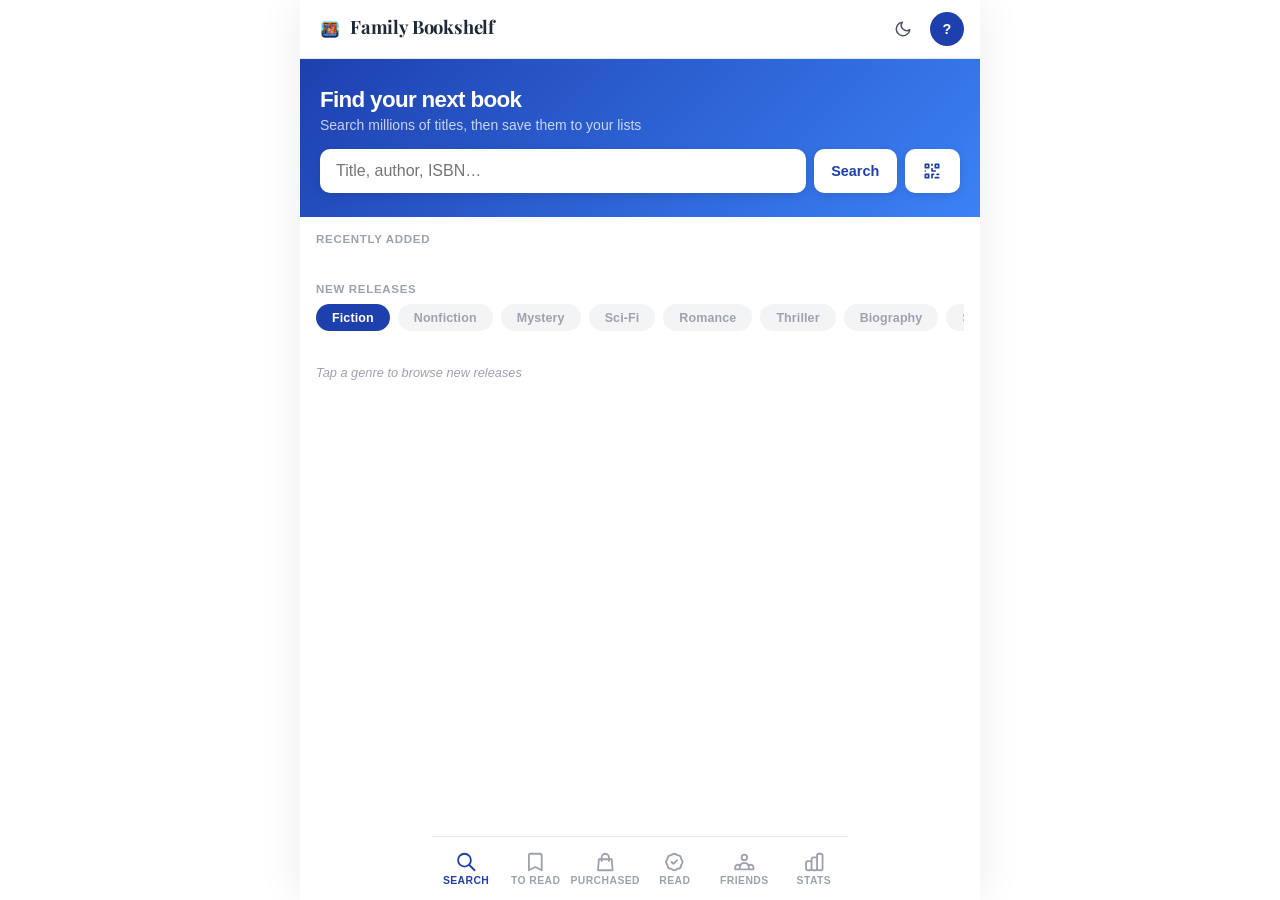
==== app.html @ d0dd5baa "Add per-user custom book cover upload Users can tap the pencil icon on any book detail to upload a c" ====
<!DOCTYPE html>
<html lang="en">
<head>
  <meta charset="UTF-8">
  <meta name="viewport" content="width=device-width, initial-scale=1.0, viewport-fit=cover">
  <meta name="mobile-web-app-capable" content="yes">
  <meta name="apple-mobile-web-app-capable" content="yes">
  <meta name="theme-color" content="#1e40af">
  <title>Family Bookshelf</title>
  <link rel="manifest" href="manifest.json">
  <link rel="apple-touch-icon" href="icon.png">
  <link rel="preconnect" href="https://fonts.googleapis.com">
  <link rel="preconnect" href="https://fonts.gstatic.com" crossorigin>
  <link href="https://fonts.googleapis.com/css2?family=Playfair+Display:wght@700;800&display=swap" rel="stylesheet">
  <link rel="stylesheet" href="css/style.css?v=4">
  <script src="https://unpkg.com/html5-qrcode@2.3.8/html5-qrcode.min.js"></script>
</head>
<body class="app-page">

  <!-- Top bar -->
  <header class="top-bar">
    <span class="top-bar-logo"><img src="icon.png" alt="" style="width:28px;height:28px;border-radius:6px;vertical-align:middle;margin-right:6px">Family Bookshelf</span>
    <button class="dark-toggle" id="dark-toggle-btn" onclick="toggleDarkMode()" title="Toggle dark mode" aria-label="Toggle dark mode">
      <svg id="dark-icon-moon" xmlns="http://www.w3.org/2000/svg" width="18" height="18" fill="none" viewBox="0 0 24 24" stroke="currentColor"><path stroke-linecap="round" stroke-linejoin="round" stroke-width="2" d="M21 12.79A9 9 0 1111.21 3 7 7 0 0021 12.79z"/></svg>
      <svg id="dark-icon-sun" xmlns="http://www.w3.org/2000/svg" width="18" height="18" fill="none" viewBox="0 0 24 24" stroke="currentColor" style="display:none"><path stroke-linecap="round" stroke-linejoin="round" stroke-width="2" d="M12 3v1m0 16v1m8.66-9h-1M4.34 12h-1m15.07-6.07-.71.71M6.34 17.66l-.71.71M17.66 17.66l.71.71M6.34 6.34l.71.71M12 7a5 5 0 100 10A5 5 0 0012 7z"/></svg>
    </button>
    <div class="avatar" id="avatar-btn" onclick="openProfile()">?</div>
  </header>

  <!-- Search view -->
  <div id="view-search" class="view active">
    <!-- Hero search banner -->
    <div class="search-hero">
      <h2 class="search-hero-title">Find your next book</h2>
      <p class="search-hero-sub">Search millions of titles, then save them to your lists</p>
      <div class="search-bar">
        <input type="search" id="search-input" placeholder="Title, author, ISBN…" autocomplete="off"
          onkeydown="if(event.key==='Enter') doSearch()">
        <button onclick="doSearch()">Search</button>
        <button class="scan-btn" onclick="openScanner()" title="Scan barcode">
          <svg xmlns="http://www.w3.org/2000/svg" fill="none" viewBox="0 0 24 24" stroke="currentColor" width="20" height="20"><path stroke-linecap="round" stroke-linejoin="round" stroke-width="2" d="M12 4v1m6 11h2m-6 0h-2v4m0-11v3m0 0h.01M12 12h4.01M16 20h4M4 12v.01M12 4h.01M4 4h4v4H4V4zm12 0h4v4h-4V4zM4 16h4v4H4v-4z"/></svg>
        </button>
      </div>
    </div>
    <div style="padding:1rem">
      <div id="recent-section">
        <div class="section-label">Recently Added</div>
        <div id="recent-books" class="recent-scroll"></div>
      </div>

      <!-- New Releases -->
      <div id="new-releases-section">
        <div class="section-label" style="margin-top:1.25rem">New Releases</div>
        <div class="nr-genre-tabs" id="nr-genre-tabs">
          <button class="nr-tab active" onclick="loadNewReleases('fiction',this)">Fiction</button>
          <button class="nr-tab" onclick="loadNewReleases('nonfiction',this)">Nonfiction</button>
          <button class="nr-tab" onclick="loadNewReleases('mystery',this)">Mystery</button>
          <button class="nr-tab" onclick="loadNewReleases('science+fiction',this)">Sci-Fi</button>
          <button class="nr-tab" onclick="loadNewReleases('romance',this)">Romance</button>
          <button class="nr-tab" onclick="loadNewReleases('thriller',this)">Thriller</button>
          <button class="nr-tab" onclick="loadNewReleases('biography',this)">Biography</button>
          <button class="nr-tab" onclick="loadNewReleases('self+help',this)">Self-Help</button>
        </div>
        <div id="nr-books" class="recent-scroll nr-scroll">
          <div class="nr-hint">Tap a genre to browse new releases</div>
        </div>
      </div>

      <div id="search-results" class="results-grid"></div>
    </div>
  </div>

  <!-- To Read view -->
  <div id="view-to-read" class="view">
    <div class="list-hero list-hero-blue">
      <div class="list-hero-icon"><svg xmlns="http://www.w3.org/2000/svg" fill="none" viewBox="0 0 24 24" stroke="currentColor" width="26" height="26"><path stroke-linecap="round" stroke-linejoin="round" stroke-width="1.75" d="M5 5a2 2 0 012-2h10a2 2 0 012 2v16l-7-3.5L5 21V5z"/></svg></div>
      <div>
        <div class="list-hero-title">To Read</div>
        <div class="list-hero-sub">Books on your radar</div>
      </div>
      <div style="display:flex;align-items:center;gap:0.5rem">
        <span class="count-badge" id="count-to-read">0</span>
        <button class="import-hero-btn" onclick="exportList('to-read')" title="Export to CSV">
          <svg xmlns="http://www.w3.org/2000/svg" width="16" height="16" fill="none" viewBox="0 0 24 24" stroke="currentColor"><path stroke-linecap="round" stroke-linejoin="round" stroke-width="2" d="M4 16v1a3 3 0 003 3h10a3 3 0 003-3v-1m-4-4l-4 4m0 0l-4-4m4 4V4"/></svg>
        </button>
        <button class="import-hero-btn" onclick="openImport('to-read')" title="Import from CSV">
          <svg xmlns="http://www.w3.org/2000/svg" width="16" height="16" fill="none" viewBox="0 0 24 24" stroke="currentColor"><path stroke-linecap="round" stroke-linejoin="round" stroke-width="2" d="M4 16v1a3 3 0 003 3h10a3 3 0 003-3v-1m-4-8l-4-4m0 0L8 8m4-4v12"/></svg>
        </button>
      </div>
    </div>
    <div class="list-filter-bar">
      <input type="search" class="list-filter-input" placeholder="Filter To Read…" oninput="filterList('to-read', this.value)">
    </div>
    <div class="sort-bar">
      <span class="sort-label">Sort:</span>
      <button class="sort-btn sort-btn-active" data-sort-list="to-read" data-sort="newest" onclick="setSortOrder('to-read','newest')">Newest</button>
      <button class="sort-btn" data-sort-list="to-read" data-sort="oldest" onclick="setSortOrder('to-read','oldest')">Oldest</button>
      <button class="sort-btn" data-sort-list="to-read" data-sort="az" onclick="setSortOrder('to-read','az')">A–Z</button>
      <button class="sort-btn" data-sort-list="to-read" data-sort="author" onclick="setSortOrder('to-read','author')">Author</button>
      <div class="view-toggle-wrap">
        <button class="view-toggle-btn view-toggle-active" id="view-toggle-list-to-read" onclick="setViewMode('to-read','list')" title="List view"><svg xmlns="http://www.w3.org/2000/svg" fill="none" viewBox="0 0 24 24" stroke="currentColor" width="15" height="15"><path stroke-linecap="round" stroke-linejoin="round" stroke-width="2" d="M4 6h16M4 12h16M4 18h16"/></svg></button>
        <button class="view-toggle-btn" id="view-toggle-grid-to-read" onclick="setViewMode('to-read','grid')" title="Cover grid"><svg xmlns="http://www.w3.org/2000/svg" fill="none" viewBox="0 0 24 24" stroke="currentColor" width="15" height="15"><path stroke-linecap="round" stroke-linejoin="round" stroke-width="2" d="M4 5a1 1 0 011-1h4a1 1 0 011 1v4a1 1 0 01-1 1H5a1 1 0 01-1-1V5zm10 0a1 1 0 011-1h4a1 1 0 011 1v4a1 1 0 01-1 1h-4a1 1 0 01-1-1V5zM4 15a1 1 0 011-1h4a1 1 0 011 1v4a1 1 0 01-1 1H5a1 1 0 01-1-1v-4zm10 0a1 1 0 011-1h4a1 1 0 011 1v4a1 1 0 01-1 1h-4a1 1 0 01-1-1v-4z"/></svg></button>
        <button class="view-toggle-btn" id="view-toggle-carousel-to-read" onclick="setViewMode('to-read','carousel')" title="Swipe view"><svg xmlns="http://www.w3.org/2000/svg" fill="none" viewBox="0 0 24 24" stroke="currentColor" width="15" height="15"><rect x="7" y="3" width="10" height="18" rx="2" stroke-width="2"/><path stroke-linecap="round" stroke-width="2" d="M2 12h2M20 12h2"/></svg></button>
      </div>
    </div>
    <div id="list-to-read" class="results-grid"></div>
  </div>

  <!-- Purchased view -->
  <div id="view-purchased" class="view">
    <div class="list-hero list-hero-amber">
      <div class="list-hero-icon"><svg xmlns="http://www.w3.org/2000/svg" fill="none" viewBox="0 0 24 24" stroke="currentColor" width="26" height="26"><path stroke-linecap="round" stroke-linejoin="round" stroke-width="1.75" d="M16 11V7a4 4 0 00-8 0v4M5 9h14l1 12H4L5 9z"/></svg></div>
      <div>
        <div class="list-hero-title">Purchased</div>
        <div class="list-hero-sub">Books you own</div>
      </div>
      <div style="display:flex;align-items:center;gap:0.5rem">
        <span class="count-badge" id="count-purchased">0</span>
        <button class="import-hero-btn" onclick="exportList('purchased')" title="Export to CSV">
          <svg xmlns="http://www.w3.org/2000/svg" width="16" height="16" fill="none" viewBox="0 0 24 24" stroke="currentColor"><path stroke-linecap="round" stroke-linejoin="round" stroke-width="2" d="M4 16v1a3 3 0 003 3h10a3 3 0 003-3v-1m-4-4l-4 4m0 0l-4-4m4 4V4"/></svg>
        </button>
        <button class="import-hero-btn" onclick="openImport('purchased')" title="Import from CSV">
          <svg xmlns="http://www.w3.org/2000/svg" width="16" height="16" fill="none" viewBox="0 0 24 24" stroke="currentColor"><path stroke-linecap="round" stroke-linejoin="round" stroke-width="2" d="M4 16v1a3 3 0 003 3h10a3 3 0 003-3v-1m-4-8l-4-4m0 0L8 8m4-4v12"/></svg>
        </button>
      </div>
    </div>
    <div class="list-filter-bar">
      <input type="search" class="list-filter-input" placeholder="Filter Purchased…" oninput="filterList('purchased', this.value)">
    </div>
    <div class="sort-bar">
      <span class="sort-label">Sort:</span>
      <button class="sort-btn sort-btn-active" data-sort-list="purchased" data-sort="newest" onclick="setSortOrder('purchased','newest')">Newest</button>
      <button class="sort-btn" data-sort-list="purchased" data-sort="oldest" onclick="setSortOrder('purchased','oldest')">Oldest</button>
      <button class="sort-btn" data-sort-list="purchased" data-sort="az" onclick="setSortOrder('purchased','az')">A–Z</button>
      <button class="sort-btn" data-sort-list="purchased" data-sort="author" onclick="setSortOrder('purchased','author')">Author</button>
      <div class="view-toggle-wrap">
        <button class="view-toggle-btn view-toggle-active" id="view-toggle-list-purchased" onclick="setViewMode('purchased','list')" title="List view"><svg xmlns="http://www.w3.org/2000/svg" fill="none" viewBox="0 0 24 24" stroke="currentColor" width="15" height="15"><path stroke-linecap="round" stroke-linejoin="round" stroke-width="2" d="M4 6h16M4 12h16M4 18h16"/></svg></button>
        <button class="view-toggle-btn" id="view-toggle-grid-purchased" onclick="setViewMode('purchased','grid')" title="Cover grid"><svg xmlns="http://www.w3.org/2000/svg" fill="none" viewBox="0 0 24 24" stroke="currentColor" width="15" height="15"><path stroke-linecap="round" stroke-linejoin="round" stroke-width="2" d="M4 5a1 1 0 011-1h4a1 1 0 011 1v4a1 1 0 01-1 1H5a1 1 0 01-1-1V5zm10 0a1 1 0 011-1h4a1 1 0 011 1v4a1 1 0 01-1 1h-4a1 1 0 01-1-1V5zM4 15a1 1 0 011-1h4a1 1 0 011 1v4a1 1 0 01-1 1H5a1 1 0 01-1-1v-4zm10 0a1 1 0 011-1h4a1 1 0 011 1v4a1 1 0 01-1 1h-4a1 1 0 01-1-1v-4z"/></svg></button>
        <button class="view-toggle-btn" id="view-toggle-carousel-purchased" onclick="setViewMode('purchased','carousel')" title="Swipe view"><svg xmlns="http://www.w3.org/2000/svg" fill="none" viewBox="0 0 24 24" stroke="currentColor" width="15" height="15"><rect x="7" y="3" width="10" height="18" rx="2" stroke-width="2"/><path stroke-linecap="round" stroke-width="2" d="M2 12h2M20 12h2"/></svg></button>
      </div>
    </div>
    <div id="list-purchased" class="results-grid"></div>
  </div>

  <!-- Read view -->
  <div id="view-read" class="view">
    <div class="list-hero list-hero-green">
      <div class="list-hero-icon"><svg xmlns="http://www.w3.org/2000/svg" fill="none" viewBox="0 0 24 24" stroke="currentColor" width="26" height="26"><path stroke-linecap="round" stroke-linejoin="round" stroke-width="1.75" d="M9 12l2 2 4-4m6 2a9 9 0 11-18 0 9 9 0 0118 0z"/></svg></div>
      <div>
        <div class="list-hero-title">Read</div>
        <div class="list-hero-sub">Books you've finished</div>
      </div>
      <div style="display:flex;align-items:center;gap:0.5rem">
        <span class="count-badge" id="count-read">0</span>
        <button class="import-hero-btn" onclick="exportList('read')" title="Export to CSV">
          <svg xmlns="http://www.w3.org/2000/svg" width="16" height="16" fill="none" viewBox="0 0 24 24" stroke="currentColor"><path stroke-linecap="round" stroke-linejoin="round" stroke-width="2" d="M4 16v1a3 3 0 003 3h10a3 3 0 003-3v-1m-4-4l-4 4m0 0l-4-4m4 4V4"/></svg>
        </button>
        <button class="import-hero-btn" onclick="openImport('read')" title="Import from CSV">
          <svg xmlns="http://www.w3.org/2000/svg" width="16" height="16" fill="none" viewBox="0 0 24 24" stroke="currentColor"><path stroke-linecap="round" stroke-linejoin="round" stroke-width="2" d="M4 16v1a3 3 0 003 3h10a3 3 0 003-3v-1m-4-8l-4-4m0 0L8 8m4-4v12"/></svg>
        </button>
      </div>
    </div>
    <div class="list-filter-bar">
      <input type="search" class="list-filter-input" placeholder="Filter Read…" oninput="filterList('read', this.value)">
    </div>
    <div class="sort-bar">
      <span class="sort-label">Sort:</span>
      <button class="sort-btn sort-btn-active" data-sort-list="read" data-sort="newest" onclick="setSortOrder('read','newest')">Newest</button>
      <button class="sort-btn" data-sort-list="read" data-sort="oldest" onclick="setSortOrder('read','oldest')">Oldest</button>
      <button class="sort-btn" data-sort-list="read" data-sort="az" onclick="setSortOrder('read','az')">A–Z</button>
      <button class="sort-btn" data-sort-list="read" data-sort="author" onclick="setSortOrder('read','author')">Author</button>
      <button class="sort-btn" data-sort-list="read" data-sort="rating" onclick="setSortOrder('read','rating')">Rating</button>
      <button class="sort-btn" data-sort-list="read" data-sort="finished" onclick="setSortOrder('read','finished')">Finished</button>
      <div class="view-toggle-wrap">
        <button class="view-toggle-btn view-toggle-active" id="view-toggle-list-read" onclick="setViewMode('read','list')" title="List view"><svg xmlns="http://www.w3.org/2000/svg" fill="none" viewBox="0 0 24 24" stroke="currentColor" width="15" height="15"><path stroke-linecap="round" stroke-linejoin="round" stroke-width="2" d="M4 6h16M4 12h16M4 18h16"/></svg></button>
        <button class="view-toggle-btn" id="view-toggle-grid-read" onclick="setViewMode('read','grid')" title="Cover grid"><svg xmlns="http://www.w3.org/2000/svg" fill="none" viewBox="0 0 24 24" stroke="currentColor" width="15" height="15"><path stroke-linecap="round" stroke-linejoin="round" stroke-width="2" d="M4 5a1 1 0 011-1h4a1 1 0 011 1v4a1 1 0 01-1 1H5a1 1 0 01-1-1V5zm10 0a1 1 0 011-1h4a1 1 0 011 1v4a1 1 0 01-1 1h-4a1 1 0 01-1-1V5zM4 15a1 1 0 011-1h4a1 1 0 011 1v4a1 1 0 01-1 1H5a1 1 0 01-1-1v-4zm10 0a1 1 0 011-1h4a1 1 0 011 1v4a1 1 0 01-1 1h-4a1 1 0 01-1-1v-4z"/></svg></button>
        <button class="view-toggle-btn" id="view-toggle-carousel-read" onclick="setViewMode('read','carousel')" title="Swipe view"><svg xmlns="http://www.w3.org/2000/svg" fill="none" viewBox="0 0 24 24" stroke="currentColor" width="15" height="15"><rect x="7" y="3" width="10" height="18" rx="2" stroke-width="2"/><path stroke-linecap="round" stroke-width="2" d="M2 12h2M20 12h2"/></svg></button>
      </div>
    </div>
    <div id="list-read" class="results-grid"></div>
  </div>

  <!-- Stats view -->
  <div id="view-stats" class="view">
    <div class="list-hero" style="background:linear-gradient(135deg,#0f4c81,#1e40af)">
      <div class="list-hero-icon"><svg xmlns="http://www.w3.org/2000/svg" fill="none" viewBox="0 0 24 24" stroke="currentColor" width="26" height="26"><path stroke-linecap="round" stroke-linejoin="round" stroke-width="1.75" d="M9 19v-6a2 2 0 00-2-2H5a2 2 0 00-2 2v6a2 2 0 002 2h2a2 2 0 002-2zm0 0V9a2 2 0 012-2h2a2 2 0 012 2v10m-6 0a2 2 0 002 2h2a2 2 0 002-2m0 0V5a2 2 0 012-2h2a2 2 0 012 2v14a2 2 0 01-2 2h-2a2 2 0 01-2-2z"/></svg></div>
      <div>
        <div class="list-hero-title">Stats</div>
        <div class="list-hero-sub">Your reading at a glance</div>
      </div>
    </div>
    <div id="stats-content" style="padding:1rem"></div>
  </div>

  <!-- Family view -->
  <div id="view-family" class="view">
    <div class="list-hero" style="background:linear-gradient(135deg,#5b21b6,#7c3aed)">
      <div class="list-hero-icon"><svg xmlns="http://www.w3.org/2000/svg" fill="none" viewBox="0 0 24 24" stroke="currentColor" width="26" height="26"><path stroke-linecap="round" stroke-linejoin="round" stroke-width="1.75" d="M17 20h5v-2a3 3 0 00-5.356-1.857M17 20H7m10 0v-2c0-.656-.126-1.283-.356-1.857M7 20H2v-2a3 3 0 015.356-1.857M7 20v-2c0-.656.126-1.283.356-1.857m0 0a5.002 5.002 0 019.288 0M15 7a3 3 0 11-6 0 3 3 0 016 0z"/></svg></div>
      <div>
        <div class="list-hero-title">Friends</div>
        <div class="list-hero-sub">See what everyone is reading</div>
      </div>
      <button class="import-hero-btn" onclick="openAddFamily()" title="Add friend">
        <svg xmlns="http://www.w3.org/2000/svg" fill="none" viewBox="0 0 24 24" stroke="currentColor" width="18" height="18"><path stroke-linecap="round" stroke-linejoin="round" stroke-width="2" d="M18 9v3m0 0v3m0-3h3m-3 0h-3m-2-5a4 4 0 11-8 0 4 4 0 018 0zM3 20a6 6 0 0112 0v1H3v-1z"/></svg>
      </button>
    </div>
    <div class="sort-bar">
      <span class="sort-label">Show:</span>
      <button class="sort-btn sort-btn-active" data-family-list="to-read" onclick="loadFamily('to-read')">To Read</button>
      <button class="sort-btn" data-family-list="purchased" onclick="loadFamily('purchased')">Purchased</button>
      <button class="sort-btn" data-family-list="read" onclick="loadFamily('read')">Read</button>
    </div>
    <div id="family-content" style="padding:0.75rem 1rem"></div>
  </div>

  <!-- Scanner modal -->
  <div id="scanner-modal" class="modal-overlay" onclick="if(event.target===this)closeScanner()">
    <div class="scanner-sheet">
      <div class="scanner-header">
        <span class="scanner-title">Scan Barcode</span>
        <button class="scanner-close" onclick="closeScanner()">
          <svg xmlns="http://www.w3.org/2000/svg" fill="none" viewBox="0 0 24 24" stroke="currentColor" width="22" height="22"><path stroke-linecap="round" stroke-linejoin="round" stroke-width="2.5" d="M6 18L18 6M6 6l12 12"/></svg>
        </button>
      </div>
      <div id="scanner-preview" class="scanner-preview"></div>
      <p id="scanner-status" class="scanner-status"></p>
    </div>
  </div>

  <!-- Manual book entry modal -->
  <div id="manual-entry-modal" class="modal-overlay" onclick="if(event.target===this)closeManualEntry()">
    <div class="scanner-sheet" style="max-height:90vh;overflow-y:auto">
      <div class="scanner-header">
        <span class="scanner-title">Add Book Manually</span>
        <button class="scanner-close" onclick="closeManualEntry()">
          <svg xmlns="http://www.w3.org/2000/svg" fill="none" viewBox="0 0 24 24" stroke="currentColor" width="22" height="22"><path stroke-linecap="round" stroke-linejoin="round" stroke-width="2.5" d="M6 18L18 6M6 6l12 12"/></svg>
        </button>
      </div>
      <div style="display:flex;flex-direction:column;gap:.75rem;padding:.25rem 0 .5rem">
        <input id="manual-title" class="scanner-isbn-input" style="width:100%;box-sizing:border-box" placeholder="Title *" autocomplete="off">
        <input id="manual-author" class="scanner-isbn-input" style="width:100%;box-sizing:border-box" placeholder="Author" autocomplete="off">
        <input id="manual-isbn" class="scanner-isbn-input" style="width:100%;box-sizing:border-box" placeholder="ISBN" autocomplete="off" inputmode="numeric">
        <input id="manual-pages" class="scanner-isbn-input" style="width:100%;box-sizing:border-box" placeholder="Total pages" autocomplete="off" inputmode="numeric">
        <textarea id="manual-desc" class="note-textarea" placeholder="Description (optional)" rows="3"></textarea>
        <div style="font-size:.8rem;color:var(--gray-500)">Cover image (optional)</div>
        <label class="manual-cover-label" id="manual-cover-label" onclick="document.getElementById('manual-cover-input').click()">
          <img id="manual-cover-preview" style="display:none;width:60px;height:80px;object-fit:cover;border-radius:4px">
          <span id="manual-cover-hint">
            <svg xmlns="http://www.w3.org/2000/svg" fill="none" viewBox="0 0 24 24" stroke="currentColor" width="24" height="24"><path stroke-linecap="round" stroke-linejoin="round" stroke-width="1.5" d="M4 16l4.586-4.586a2 2 0 012.828 0L16 16m-2-2l1.586-1.586a2 2 0 012.828 0L20 14m-6-6h.01M6 20h12a2 2 0 002-2V6a2 2 0 00-2-2H6a2 2 0 00-2 2v12a2 2 0 002 2z"/></svg>
            Tap to choose photo
          </span>
        </label>
        <input type="file" id="manual-cover-input" accept="image/*" style="display:none" onchange="previewCover(this)">
        <div style="font-size:.8rem;color:var(--gray-500);margin-top:-.25rem">Add to list:</div>
        <div style="display:flex;gap:.5rem;flex-wrap:wrap" id="manual-list-btns"></div>
        <p id="manual-status" style="font-size:.8rem;color:#dc2626;min-height:1rem"></p>
      </div>
    </div>
  </div>

  <!-- Add family member modal -->
  <div id="add-family-modal" class="modal-overlay" onclick="if(event.target===this)closeAddFamily()">
    <div class="scanner-sheet">
      <div class="scanner-header">
        <span class="scanner-title">Add Friend</span>
        <button class="scanner-close" onclick="closeAddFamily()">
          <svg xmlns="http://www.w3.org/2000/svg" fill="none" viewBox="0 0 24 24" stroke="currentColor" width="22" height="22"><path stroke-linecap="round" stroke-linejoin="round" stroke-width="2.5" d="M6 18L18 6M6 6l12 12"/></svg>
        </button>
      </div>
      <p class="scanner-hint">Ask them to share their 8-character friend code (found at the top of their Friends tab), then enter it below to connect and see each other's books.</p>
      <div class="scanner-manual-row">
        <input type="text" id="family-code-input" class="scanner-isbn-input family-code-input"
          placeholder="ABCD1234" maxlength="8" autocomplete="off" autocorrect="off" autocapitalize="characters"
          oninput="this.value=this.value.toUpperCase()"
          onkeydown="if(event.key==='Enter')connectByCode()">
        <button class="scanner-isbn-btn" onclick="connectByCode()">Connect</button>
      </div>
      <p id="family-connect-status" class="scanner-status"></p>
    </div>
  </div>

  <!-- Bottom navigation -->
  <nav class="bottom-nav">
    <button class="nav-item active" id="nav-search" onclick="switchView('search')">
      <svg xmlns="http://www.w3.org/2000/svg" fill="none" viewBox="0 0 24 24" stroke="currentColor"><path stroke-linecap="round" stroke-linejoin="round" stroke-width="2" d="M21 21l-6-6m2-5a7 7 0 11-14 0 7 7 0 0114 0z"/></svg>
      Search
    </button>
    <button class="nav-item" id="nav-to-read" onclick="switchView('to-read')">
      <svg xmlns="http://www.w3.org/2000/svg" fill="none" viewBox="0 0 24 24" stroke="currentColor"><path stroke-linecap="round" stroke-linejoin="round" stroke-width="2" d="M5 5a2 2 0 012-2h10a2 2 0 012 2v16l-7-3.5L5 21V5z"/></svg>
      To Read
    </button>
    <button class="nav-item" id="nav-purchased" onclick="switchView('purchased')">
      <svg xmlns="http://www.w3.org/2000/svg" fill="none" viewBox="0 0 24 24" stroke="currentColor"><path stroke-linecap="round" stroke-linejoin="round" stroke-width="2" d="M16 11V7a4 4 0 00-8 0v4M5 9h14l1 12H4L5 9z"/></svg>
      Purchased
    </button>
    <button class="nav-item" id="nav-read" onclick="switchView('read')">
      <svg xmlns="http://www.w3.org/2000/svg" fill="none" viewBox="0 0 24 24" stroke="currentColor"><path stroke-linecap="round" stroke-linejoin="round" stroke-width="2" d="M9 12l2 2 4-4M7.835 4.697a3.42 3.42 0 001.946-.806 3.42 3.42 0 014.438 0 3.42 3.42 0 001.946.806 3.42 3.42 0 013.138 3.138 3.42 3.42 0 00.806 1.946 3.42 3.42 0 010 4.438 3.42 3.42 0 00-.806 1.946 3.42 3.42 0 01-3.138 3.138 3.42 3.42 0 00-1.946.806 3.42 3.42 0 01-4.438 0 3.42 3.42 0 00-1.946-.806 3.42 3.42 0 01-3.138-3.138 3.42 3.42 0 00-.806-1.946 3.42 3.42 0 010-4.438 3.42 3.42 0 00.806-1.946 3.42 3.42 0 013.138-3.138z"/></svg>
      Read
    </button>
    <button class="nav-item" id="nav-family" onclick="switchView('family')">
      <svg xmlns="http://www.w3.org/2000/svg" fill="none" viewBox="0 0 24 24" stroke="currentColor"><path stroke-linecap="round" stroke-linejoin="round" stroke-width="2" d="M17 20h5v-2a3 3 0 00-5.356-1.857M17 20H7m10 0v-2c0-.656-.126-1.283-.356-1.857M7 20H2v-2a3 3 0 015.356-1.857M7 20v-2c0-.656.126-1.283.356-1.857m0 0a5.002 5.002 0 019.288 0M15 7a3 3 0 11-6 0 3 3 0 016 0z"/></svg>
      Friends
    </button>
    <button class="nav-item" id="nav-stats" onclick="switchView('stats')">
      <svg xmlns="http://www.w3.org/2000/svg" fill="none" viewBox="0 0 24 24" stroke="currentColor"><path stroke-linecap="round" stroke-linejoin="round" stroke-width="2" d="M9 19v-6a2 2 0 00-2-2H5a2 2 0 00-2 2v6a2 2 0 002 2h2a2 2 0 002-2zm0 0V9a2 2 0 012-2h2a2 2 0 012 2v10m-6 0a2 2 0 002 2h2a2 2 0 002-2m0 0V5a2 2 0 012-2h2a2 2 0 012 2v14a2 2 0 01-2 2h-2a2 2 0 01-2-2z"/></svg>
      Stats
    </button>
  </nav>

  <!-- Profile / logout sheet -->
  <div class="profile-menu" id="profile-menu">
    <div class="profile-overlay" onclick="closeProfile()"></div>
    <div class="profile-sheet">
      <!-- Avatar -->
      <div class="profile-header">
        <div class="profile-avatar-wrap">
          <div class="profile-avatar-large" id="profile-avatar-large" onclick="document.getElementById('avatar-upload').click()" title="Change photo">
            <span id="profile-avatar-initial">?</span>
          </div>
          <input type="file" id="avatar-upload" accept="image/*" style="display:none" onchange="uploadAvatar(this)">
          <div class="profile-avatar-edit-btn">
            <svg xmlns="http://www.w3.org/2000/svg" fill="none" viewBox="0 0 24 24" stroke="currentColor" width="12" height="12"><path stroke-linecap="round" stroke-linejoin="round" stroke-width="2" d="M3 9a2 2 0 012-2h.93a2 2 0 001.664-.89l.812-1.22A2 2 0 0110.07 4h3.86a2 2 0 011.664.89l.812 1.22A2 2 0 0018.07 7H19a2 2 0 012 2v9a2 2 0 01-2 2H5a2 2 0 01-2-2V9z"/><path stroke-linecap="round" stroke-linejoin="round" stroke-width="2" d="M15 13a3 3 0 11-6 0 3 3 0 016 0z"/></svg>
          </div>
        </div>
        <div class="profile-name-row">
          <input type="text" id="profile-name" class="profile-name-input" placeholder="Your name" maxlength="40"
            onkeydown="if(event.key==='Enter')saveProfileName()">
          <button class="profile-name-save" id="profile-name-save" onclick="saveProfileName()" title="Save name">
            <svg xmlns="http://www.w3.org/2000/svg" fill="none" viewBox="0 0 24 24" stroke="currentColor" width="16" height="16"><path stroke-linecap="round" stroke-linejoin="round" stroke-width="2.5" d="M5 13l4 4L19 7"/></svg>
          </button>
        </div>
        <div class="profile-email" id="profile-email">…</div>
      </div>
      <!-- Friend code -->
      <div class="profile-code-section">
        <div class="profile-section-label">Friend Code</div>
        <div class="my-code-row">
          <span class="my-code-value" id="my-share-code">••••••</span>
          <button class="my-code-copy" onclick="copyMyCode(this)">Copy</button>
        </div>
        <div style="font-size:.73rem;color:var(--gray-400);margin-top:.3rem">Share this so friends can connect with you</div>
      </div>
      <div class="profile-actions">
        <!-- MFA status + toggle -->
        <div id="mfa-status" style="background:#f9fafb;border:1px solid #e5e7eb;border-radius:8px;padding:0.875rem 1rem;margin-bottom:0.5rem">
          <div style="display:flex;align-items:center;justify-content:space-between">
            <div>
              <div style="font-size:0.85rem;font-weight:600;color:#1f2937">Two-Factor Auth (MFA)</div>
              <div id="mfa-status-label" style="font-size:0.78rem;color:#6b7280;margin-top:2px">Checking…</div>
            </div>
            <button id="mfa-toggle-btn" onclick="toggleMfa()" style="font-size:0.8rem;font-weight:600;padding:0.4rem 0.8rem;border:none;border-radius:6px;cursor:pointer;background:#e0e7ff;color:#3730a3">Set up</button>
          </div>
          <!-- QR code enrollment area (hidden until enrolling) -->
          <div id="mfa-enroll-area" style="display:none;margin-top:1rem;border-top:1px solid #e5e7eb;padding-top:1rem">
            <p style="font-size:0.8rem;color:#4b5563;margin:0 0 0.75rem">Scan this QR code with <strong>Google Authenticator</strong> or <strong>Authy</strong>, then enter the 6-digit code to confirm.</p>
            <div style="text-align:center;margin-bottom:0.75rem">
              <img id="mfa-qr" src="" alt="QR Code" style="width:160px;height:160px;border:3px solid #e5e7eb;border-radius:8px">
            </div>
            <input type="text" id="mfa-enroll-code" placeholder="000000" maxlength="6" inputmode="numeric"
              style="width:100%;padding:0.6rem;border:1.5px solid #e5e7eb;border-radius:7px;font-size:1.1rem;text-align:center;letter-spacing:0.3em;margin-bottom:0.5rem"
              oninput="this.value=this.value.replace(/\D/g,'')">
            <button onclick="confirmEnroll()" style="width:100%;padding:0.65rem;background:#1e40af;color:#fff;border:none;border-radius:7px;font-weight:600;font-size:0.875rem;cursor:pointer">Confirm &amp; Enable MFA</button>
            <button onclick="cancelEnroll()" style="width:100%;margin-top:0.4rem;padding:0.5rem;background:none;border:none;color:#6b7280;font-size:0.8rem;cursor:pointer">Cancel</button>
          </div>
        </div>
        <button class="btn-logout" onclick="signOut()">Sign Out</button>
      </div>
    </div>
  </div>

  <!-- Import sheet -->
  <div class="profile-menu" id="import-modal">
    <div class="profile-overlay" onclick="closeImport()"></div>
    <div class="profile-sheet">
      <div style="display:flex;align-items:center;justify-content:space-between;margin-bottom:0.25rem">
        <div class="profile-name" style="font-size:1rem">Import Books</div>
        <button onclick="closeImport()" style="background:none;border:none;font-size:1.3rem;cursor:pointer;color:#9ca3af;line-height:1">✕</button>
      </div>
      <div style="font-size:0.8rem;color:#6b7280;margin-bottom:1rem">Adding to: <strong id="import-target-label">…</strong></div>
      <p style="font-size:0.82rem;color:#4b5563;margin-bottom:0.6rem">Upload a CSV with <strong>Book Title</strong> and <strong>Author</strong> columns, or paste lines as <em>Title, Author</em> (author optional).</p>
      <textarea id="import-textarea" placeholder="The Great Gatsby, F. Scott Fitzgerald&#10;To Kill a Mockingbird, Harper Lee&#10;1984, George Orwell"
        style="width:100%;height:130px;padding:0.75rem;border:1.5px solid #e5e7eb;border-radius:8px;font-size:0.875rem;resize:vertical;font-family:inherit;outline:none;margin-bottom:0.6rem"></textarea>
      <label style="display:block;text-align:center;padding:0.55rem;background:#f9fafb;border:1.5px dashed #d1d5db;border-radius:8px;cursor:pointer;font-size:0.82rem;color:#6b7280;margin-bottom:0.75rem">
        <input type="file" id="import-file" accept=".csv,.txt" style="display:none" onchange="handleImportFile(this)">
        Upload .csv or .txt file
      </label>
      <div id="import-progress" style="display:none;text-align:center;padding:0.7rem;background:#eff6ff;border-radius:8px;margin-bottom:0.75rem;font-size:0.82rem;color:#1e40af;line-height:1.4"></div>
      <button id="import-btn" onclick="startImport()" style="width:100%;padding:0.75rem;background:#1e40af;color:#fff;border:none;border-radius:8px;font-size:0.9rem;font-weight:600;cursor:pointer">Import Books</button>
      <button onclick="closeImport()" style="width:100%;margin-top:0.4rem;padding:0.5rem;background:none;border:none;color:#6b7280;font-size:0.8rem;cursor:pointer">Cancel</button>
    </div>
  </div>

  <!-- Book detail sheet -->
  <div id="detail-modal" class="modal-overlay" onclick="if(event.target===this)closeDetail()">
    <div class="detail-sheet">
      <button class="scanner-close" onclick="closeDetail()" style="position:absolute;top:0.75rem;right:0.75rem;z-index:1">
        <svg xmlns="http://www.w3.org/2000/svg" fill="none" viewBox="0 0 24 24" stroke="currentColor" width="22" height="22"><path stroke-linecap="round" stroke-linejoin="round" stroke-width="2.5" d="M6 18L18 6M6 6l12 12"/></svg>
      </button>
      <div id="detail-content"></div>
    </div>
  </div>

  <!-- Recommend modal (must be after detail-modal in DOM to render on top) -->
  <!-- Create Club modal -->
  <div id="create-club-modal" class="modal-overlay" onclick="if(event.target===this)closeCreateClub()">
    <div class="scanner-sheet">
      <div class="scanner-header">
        <span class="scanner-title">Create Book Club</span>
        <button class="scanner-close" onclick="closeCreateClub()">
          <svg xmlns="http://www.w3.org/2000/svg" fill="none" viewBox="0 0 24 24" stroke="currentColor" width="22" height="22"><path stroke-linecap="round" stroke-linejoin="round" stroke-width="2.5" d="M6 18L18 6M6 6l12 12"/></svg>
        </button>
      </div>
      <p class="scanner-hint">Choose a name for your club. An invite code will be generated automatically.</p>
      <div class="scanner-manual-row">
        <input type="text" id="create-club-name" class="scanner-isbn-input" placeholder="Club name…" maxlength="60" autocomplete="off" onkeydown="if(event.key==='Enter')submitCreateClub()">
        <button class="scanner-isbn-btn" onclick="submitCreateClub()">Create</button>
      </div>
      <p id="create-club-status" class="scanner-status"></p>
    </div>
  </div>

  <!-- Join Club modal -->
  <div id="join-club-modal" class="modal-overlay" onclick="if(event.target===this)closeJoinClub()">
    <div class="scanner-sheet">
      <div class="scanner-header">
        <span class="scanner-title">Join Book Club</span>
        <button class="scanner-close" onclick="closeJoinClub()">
          <svg xmlns="http://www.w3.org/2000/svg" fill="none" viewBox="0 0 24 24" stroke="currentColor" width="22" height="22"><path stroke-linecap="round" stroke-linejoin="round" stroke-width="2.5" d="M6 18L18 6M6 6l12 12"/></svg>
        </button>
      </div>
      <p class="scanner-hint">Enter the 6-character invite code from the club creator.</p>
      <div class="scanner-manual-row">
        <input type="text" id="join-club-code" class="scanner-isbn-input family-code-input" placeholder="ABC123" maxlength="6" autocomplete="off" autocorrect="off" autocapitalize="characters" oninput="this.value=this.value.toUpperCase()" onkeydown="if(event.key==='Enter')submitJoinClub()">
        <button class="scanner-isbn-btn" onclick="submitJoinClub()">Join</button>
      </div>
      <p id="join-club-status" class="scanner-status"></p>
    </div>
  </div>

  <!-- Club detail full-screen overlay -->
  <div id="club-detail-sheet" class="club-detail-overlay" onclick="if(event.target===this)closeClubDetail()">
    <div class="club-detail-panel">
      <div class="club-detail-topbar">
        <button class="scanner-close" onclick="closeClubDetail()">
          <svg xmlns="http://www.w3.org/2000/svg" fill="none" viewBox="0 0 24 24" stroke="currentColor" width="22" height="22"><path stroke-linecap="round" stroke-linejoin="round" stroke-width="2.5" d="M6 18L18 6M6 6l12 12"/></svg>
        </button>
        <span style="font-size:.95rem;font-weight:700">Book Club</span>
        <div style="width:32px"></div>
      </div>
      <div id="club-detail-content" style="overflow-y:auto;flex:1;padding:1rem"></div>
      <div id="club-book-search-area" style="display:none;padding:.75rem 1rem;border-top:1px solid var(--gray-200)">
        <div class="scanner-manual-row" style="margin-bottom:.5rem">
          <input type="search" id="club-book-search-input" class="scanner-isbn-input" placeholder="Search for a book…" autocomplete="off" onkeydown="if(event.key==='Enter')doClubBookSearch()">
          <button class="scanner-isbn-btn" onclick="doClubBookSearch()">Search</button>
        </div>
        <div id="club-book-search-results"></div>
      </div>
    </div>
  </div>

  <div id="recommend-modal" class="modal-overlay" onclick="if(event.target===this)closeRecommend()">
    <div class="scanner-sheet">
      <div class="scanner-header">
        <span class="scanner-title">Recommend to Friend</span>
        <button class="scanner-close" onclick="closeRecommend()">
          <svg xmlns="http://www.w3.org/2000/svg" fill="none" viewBox="0 0 24 24" stroke="currentColor" width="22" height="22"><path stroke-linecap="round" stroke-linejoin="round" stroke-width="2.5" d="M6 18L18 6M6 6l12 12"/></svg>
        </button>
      </div>
      <div id="recommend-book-info" class="rec-book-info"></div>
      <div id="recommend-friends-list" class="rec-friends-list"></div>
      <textarea id="recommend-note" class="note-textarea" placeholder="Add a note (optional)…" rows="2" style="margin:0.75rem 0 0.5rem"></textarea>
      <button class="scanner-isbn-btn" style="width:100%" onclick="submitRecommend()">Send Recommendation</button>
      <p id="recommend-status" class="scanner-status"></p>
    </div>
  </div>

  <!-- Toast -->
  <div class="toast" id="toast">
    <span id="toast-msg"></span>
    <button id="toast-undo" style="display:none" onclick="undoRemove()">Undo</button>
  </div>

  <!-- Onboarding overlay -->
  <div id="onboarding-overlay" class="onboarding-overlay">
    <button class="onboarding-skip" onclick="finishOnboarding()">Skip</button>
    <div class="onboarding-slides">
      <div class="onboarding-slide active">
        <div class="onboarding-icon">📚</div>
        <h2 class="onboarding-heading">Welcome to<br>Family Bookshelf</h2>
        <p class="onboarding-body">Your personal library and reading tracker — always in your pocket.</p>
      </div>
      <div class="onboarding-slide">
        <div class="onboarding-icon">🔍</div>
        <h2 class="onboarding-heading">Build Your Library</h2>
        <p class="onboarding-body">Search millions of titles and save them to your <strong>To Read</strong>, <strong>Purchased</strong>, or <strong>Read</strong> lists.</p>
      </div>
      <div class="onboarding-slide">
        <div class="onboarding-icon">⭐</div>
        <h2 class="onboarding-heading">Track Your Reading</h2>
        <p class="onboarding-body">Rate books, mark what you're currently reading, and watch your reading stats grow over time.</p>
      </div>
      <div class="onboarding-slide">
        <div class="onboarding-icon">👥</div>
        <h2 class="onboarding-heading">Connect with Friends</h2>
        <p class="onboarding-body">Share your friend code from your profile and see what the people you care about are reading.</p>
      </div>
    </div>
    <div class="onboarding-dots" id="onboarding-dots">
      <span class="onboarding-dot onboarding-dot-active"></span>
      <span class="onboarding-dot"></span>
      <span class="onboarding-dot"></span>
      <span class="onboarding-dot"></span>
    </div>
    <div class="onboarding-nav">
      <button class="onboarding-back-btn" id="onboarding-back" onclick="onboardingBack()" style="visibility:hidden">Back</button>
      <button class="onboarding-next-btn" id="onboarding-next" onclick="onboardingNext()">Next</button>
    </div>
  </div>

  <!-- Scripts -->
  <script src="https://cdn.jsdelivr.net/npm/@supabase/supabase-js@2"></script>
  <script src="js/config.js"></script>
  <script src="js/auth.js"></script>
  <script src="js/books.js"></script>
  <script>
    // ── State ──────────────────────────────────────────────────────────────
    let currentView  = 'search';
    let currentUser  = null;
    let myLists      = {};          // { googleBookId: Set<listName> }
    let searchCache  = [];          // last search results
    let listCache    = {};          // { listName: entries[] }

    // ── Dark mode ──────────────────────────────────────────────────────────
    function applyDarkMode(dark) {
      document.documentElement.setAttribute('data-theme', dark ? 'dark' : 'light');
      document.getElementById('dark-icon-moon').style.display = dark ? 'none' : '';
      document.getElementById('dark-icon-sun').style.display  = dark ? ''     : 'none';
    }
    function toggleDarkMode() {
      const isDark = document.documentElement.getAttribute('data-theme') === 'dark';
      localStorage.setItem('darkMode', isDark ? 'light' : 'dark');
      applyDarkMode(!isDark);
    }
    // Apply saved preference immediately
    applyDarkMode(localStorage.getItem('darkMode') === 'dark');

    // Load saved view modes or default to 'list'
    const listViewModes = JSON.parse(localStorage.getItem('listViewModes') || '{}');
    ['to-read','purchased','read'].forEach(l => { if (!listViewModes[l]) listViewModes[l] = 'list'; });

    function setViewMode(listName, mode) {
      listViewModes[listName] = mode;
      localStorage.setItem('listViewModes', JSON.stringify(listViewModes));
      ['list','grid','carousel'].forEach(m => {
        document.getElementById(`view-toggle-${m}-${listName}`)?.classList.toggle('view-toggle-active', m === mode);
      });
      loadList(listName);
    }

    // ── Cover grid renderer (inline to avoid cross-file cache mismatches) ──
    function renderCoverGrid(entries, listName) {
      if (!entries.length) return '<div class="empty-state"><h3>No books yet</h3></div>';
      return `<div class="cover-grid">${entries.map(entry => {
        const id = escHtml(entry.google_book_id);
        const rating = entry.rating || 0;
        const ratingDots = rating ? `<div class="cover-grid-rating">${'★'.repeat(rating)}</div>` : '';
        const progress = listName === 'purchased' && entry.current_page && entry.total_pages
          ? `<div class="cover-grid-progress" style="width:${Math.min(Math.round(entry.current_page/entry.total_pages*100),100)}%"></div>`
          : '';
        const gridCover = entry.custom_thumbnail || entry.thumbnail;
        return `<div class="cover-grid-item" data-id="${id}" onclick="openDetail('${id}','${listName}')">
          ${gridCover
            ? `<img src="${escHtml(gridCover)}" alt="${escHtml(entry.title)}" loading="lazy">`
            : `<div class="cover-grid-ph"><svg xmlns="http://www.w3.org/2000/svg" fill="none" viewBox="0 0 24 24" stroke="currentColor" width="28" height="28"><path stroke-linecap="round" stroke-linejoin="round" stroke-width="1.5" d="M12 6.042A8.967 8.967 0 006 3.75c-1.052 0-2.062.18-3 .512v14.25A8.987 8.987 0 016 18c2.305 0 4.408.867 6 2.292m0-14.25a8.966 8.966 0 016-2.292c1.052 0 2.062.18 3 .512v14.25A8.987 8.987 0 0118 18a8.966 8.966 0 00-6 2.292m0-14.25v14.25"/></svg></div>`}
          ${ratingDots}
          ${progress ? `<div class="cover-grid-progress-track">${progress}</div>` : ''}
        </div>`;
      }).join('')}</div>`;
    }

    function renderCarousel(entries, listName) {
      if (!entries.length) return '<div class="empty-state"><h3>No books yet</h3></div>';
      const spineColors = [
        ['#1e3a5f','#bfdbfe'], ['#14532d','#bbf7d0'], ['#451a03','#fde68a'],
        ['#3b0764','#e9d5ff'], ['#7f1d1d','#fecaca'], ['#1c1917','#e7e5e4'],
        ['#0c4a6e','#bae6fd'], ['#064e3b','#a7f3d0'], ['#4c1d95','#ddd6fe'],
        ['#831843','#fbcfe8'], ['#1e1b4b','#c7d2fe'], ['#134e4a','#99f6e4'],
      ];
      const heights = [185, 200, 192, 208, 196];
      return `<div class="cover-carousel">${entries.map(entry => {
        const id = escHtml(entry.google_book_id);
        let hash = 0;
        for (const c of (entry.google_book_id || '')) hash = (hash * 31 + c.charCodeAt(0)) & 0xffff;
        const [bg, fg] = spineColors[hash % spineColors.length];
        const h = heights[hash % heights.length];
        const firstAuthor = escHtml((entry.authors || '').split(',')[0]);
        return `<div class="cover-carousel-item" style="height:${h}px" onclick="openDetail('${id}','${listName}')">
          <div class="carousel-spine" style="background:${bg}">
            <span class="carousel-spine-title" style="color:${fg}">${escHtml(entry.title)}</span>
            <span class="carousel-spine-author" style="color:${fg}99">${firstAuthor}</span>
          </div>
        </div>`;
      }).join('')}</div>`;
    }

    // Apply saved toggle states on load
    ['to-read','purchased','read'].forEach(l => {
      const m = listViewModes[l];
      ['list','grid','carousel'].forEach(m2 => {
        document.getElementById(`view-toggle-${m2}-${l}`)?.classList.toggle('view-toggle-active', m2 === m);
      });
    });

    // ── Init ───────────────────────────────────────────────────────────────
    (async () => {
      currentUser = await requireAuth();
      if (!currentUser) return;

      // Show avatar / name
      const { data: profileData, error: profileErr } = await getSupabase().from('profiles')
        .select('name, avatar_url').eq('id', currentUser.id).maybeSingle();
      if (profileErr) console.warn('Profile load error:', profileErr.message);
      const name = profileData?.name || currentUser.email.split('@')[0];
      document.getElementById('avatar-btn').textContent  = name.charAt(0).toUpperCase();
      document.getElementById('profile-name').value        = name;
      document.getElementById('profile-email').textContent = currentUser.email;
      if (profileData?.avatar_url) {
        const avatarImg = new Image();
        avatarImg.onload = () => {
          document.getElementById('avatar-btn').innerHTML = `<img src="${profileData.avatar_url}" style="width:100%;height:100%;object-fit:cover;border-radius:50%">`;
        };
        avatarImg.onerror = () => console.warn('Avatar image failed to load:', profileData.avatar_url);
        avatarImg.src = profileData.avatar_url;
      }

      // Pre-load which books are already in lists
      myLists = await getAllMyBooks();

      // Load recently added section
      loadRecentlyAdded();

      // Restore last active tab
      const lastView = localStorage.getItem('lastView');
      if (lastView && lastView !== 'search') switchView(lastView);

      // Show onboarding for new users (after lastView restore so finishOnboarding's switchView wins)
      checkOnboarding();
    })();

    // ── View switching ─────────────────────────────────────────────────────
    function switchView(view) {
      document.querySelectorAll('.view').forEach(el => el.classList.remove('active'));
      document.querySelectorAll('.nav-item').forEach(el => el.classList.remove('active'));
      document.getElementById('view-' + view).classList.add('active');
      document.getElementById('nav-' + view).classList.add('active');
      currentView = view;
      localStorage.setItem('lastView', view);

      // Load list data on first visit (or on each visit to stay fresh)
      if (view === 'family') loadFamily();
      else if (view === 'stats') loadStats();
      else if (view !== 'search') loadList(view);

      // Close any open dropdowns
      document.querySelectorAll('.dropdown.open').forEach(d => d.classList.remove('open'));
    }

    // ── Search ─────────────────────────────────────────────────────────────
    async function doSearch() {
      const raw = document.getElementById('search-input').value.trim();
      if (!raw) return;
      const digits = raw.replace(/[-\s]/g, '');
      const isIsbn = digits.length >= 10 && (digits.startsWith('978') || digits.startsWith('979'));
      const q = isIsbn ? `isbn:${digits}` : raw;
      const el = document.getElementById('search-results');
      document.getElementById('recent-section').style.display = 'none';
      el.innerHTML = '<div class="loading-row"><span class="spinner"></span> Searching…</div>';
      try {
        searchCache = await searchBooks(q);
        // If Google Books found nothing for an ISBN, try Open Library then community catalog
        if (!searchCache.length && isIsbn) {
          searchCache = await searchOpenLibrary(digits);
        }
        if (!searchCache.length) {
          el.innerHTML = `<div class="empty-state">
            <h3>No results found</h3>
            <p>This book isn't in any online catalog (common for self-published books).</p>
            <button class="family-invite-btn" style="margin-top:.75rem" onclick="showManualEntry('${escHtml(isIsbn ? digits : '')}')">Enter book manually</button>
          </div>`;
          return;
        }
        el.innerHTML = searchCache.map(b => renderSearchCard(b, myLists)).join('');
      } catch (err) {
        el.innerHTML = `<div class="empty-state"><h3>Search failed</h3><p>${escHtml(err.message)}</p></div>`;
      }
    }

    async function searchOpenLibrary(isbn) {
      try {
        const resp = await fetch(`https://openlibrary.org/api/books?bibkeys=ISBN:${isbn}&format=json&jscmd=data`);
        if (!resp.ok) return [];
        const data = await resp.json();
        const book = data[`ISBN:${isbn}`];
        if (!book) return [];
        let thumbnail = book.cover?.large || book.cover?.medium || book.cover?.small || null;
        return [{
          google_book_id: `ol_${isbn}`,
          title: book.title || 'Unknown Title',
          authors: (book.authors || []).map(a => a.name).join(', ') || 'Unknown Author',
          description: book.excerpts?.[0]?.text || '',
          thumbnail,
          published_date: book.publish_date || '',
          page_count: book.number_of_pages || null,
        }];
      } catch { return []; }
    }

    async function searchCommunityBooks(isbn) {
      try {
        const { data } = await getSupabase().from('community_books').select('*').eq('isbn', isbn).maybeSingle();
        if (!data) return [];
        return [{
          google_book_id: data.isbn || `cb_${data.id}`,
          title: data.title,
          authors: data.authors || '',
          description: data.description || '',
          thumbnail: data.thumbnail_url || null,
          published_date: data.published_date || '',
          page_count: data.page_count || null,
        }];
      } catch { return []; }
    }

    function showSearchHint() { /* replaced by loadRecentlyAdded */ }

    function previewCover(input) {
      const file = input.files[0];
      if (!file) return;
      const statusEl = document.getElementById('manual-status');
      // Validate type
      if (!file.type.startsWith('image/')) {
        statusEl.textContent = 'Please choose an image file (JPG, PNG, etc.)';
        input.value = '';
        return;
      }
      // Warn if very large — we'll resize on upload but flag it
      if (file.size > 10 * 1024 * 1024) {
        statusEl.textContent = 'Image too large (max 10MB).';
        input.value = '';
        return;
      }
      statusEl.textContent = '';
      const preview = document.getElementById('manual-cover-preview');
      const hint = document.getElementById('manual-cover-hint');
      preview.src = URL.createObjectURL(file);
      preview.style.display = 'block';
      hint.style.display = 'none';
    }

    // Resize image to max 400x600px and return as JPEG Blob (keeps file size small)
    function resizeImage(file, maxW = 400, maxH = 600) {
      return new Promise((resolve) => {
        const img = new Image();
        img.onload = () => {
          let w = img.width, h = img.height;
          if (w > maxW || h > maxH) {
            const ratio = Math.min(maxW / w, maxH / h);
            w = Math.round(w * ratio);
            h = Math.round(h * ratio);
          }
          const canvas = document.createElement('canvas');
          canvas.width = w; canvas.height = h;
          canvas.getContext('2d').drawImage(img, 0, 0, w, h);
          canvas.toBlob(resolve, 'image/jpeg', 0.85);
        };
        img.src = URL.createObjectURL(file);
      });
    }

    function showManualEntry(isbn = '') {
      document.getElementById('manual-title').value = '';
      document.getElementById('manual-author').value = '';
      document.getElementById('manual-isbn').value = isbn;
      document.getElementById('manual-pages').value = '';
      document.getElementById('manual-desc').value = '';
      document.getElementById('manual-status').textContent = '';
      document.getElementById('manual-cover-input').value = '';
      document.getElementById('manual-cover-preview').style.display = 'none';
      document.getElementById('manual-cover-hint').style.display = '';
      document.getElementById('manual-list-btns').innerHTML = Object.entries(LIST_LABELS)
        .map(([k, mi]) => `<button class="sort-btn" onclick="addManualBook('${k}')">${mi.label}</button>`)
        .join('');
      document.getElementById('manual-entry-modal').classList.add('open');
      setTimeout(() => document.getElementById('manual-title').focus(), 100);
    }

    function closeManualEntry() {
      document.getElementById('manual-entry-modal').classList.remove('open');
    }

    async function addManualBook(listName) {
      const title = document.getElementById('manual-title').value.trim();
      const statusEl = document.getElementById('manual-status');
      if (!title) { statusEl.textContent = 'Title is required.'; return; }
      const author = document.getElementById('manual-author').value.trim();
      const isbn = document.getElementById('manual-isbn').value.trim().replace(/[-\s]/g, '');
      const pages = parseInt(document.getElementById('manual-pages').value) || null;
      const desc = document.getElementById('manual-desc').value.trim();
      const coverFile = document.getElementById('manual-cover-input').files[0];
      const bookId = isbn || `manual_${Date.now()}`;
      statusEl.textContent = '';

      try {
        let thumbnailUrl = null;

        // Upload cover image if provided (resized to max 400x600 JPEG before upload)
        if (coverFile) {
          statusEl.textContent = 'Processing cover…';
          const resized = await resizeImage(coverFile);
          if (resized.size > 2 * 1024 * 1024) throw new Error('Cover image still too large after resize. Try a smaller image.');
          statusEl.textContent = 'Uploading cover…';
          const path = `covers/${bookId}.jpg`;
          const sb = getSupabase();
          const { error: upErr } = await sb.storage.from('book-covers').upload(path, resized, { upsert: true, contentType: 'image/jpeg' });
          if (upErr) throw new Error('Cover upload failed: ' + upErr.message);
          const { data: urlData } = sb.storage.from('book-covers').getPublicUrl(path);
          thumbnailUrl = urlData.publicUrl;
        }

        statusEl.textContent = 'Adding to list…';
        const book = { google_book_id: bookId, title, authors: author, description: desc, thumbnail: thumbnailUrl, published_date: '', page_count: pages };
        await addToList(book, listName);
        delete listCache[listName];
        myLists[bookId] = (myLists[bookId] || new Set());
        myLists[bookId].add(listName);
        closeManualEntry();
        showToast(`Added to ${LIST_LABELS[listName].label}`);
      } catch (err) {
        statusEl.textContent = 'Error: ' + err.message;
      }
    }

    // ── Load a list ────────────────────────────────────────────────────────
    function filterList(listName, query) {
      const q = query.toLowerCase().trim();
      const container = document.getElementById('list-' + listName);
      // Filter list cards or grid items
      const items = container.querySelectorAll('.book-card, .cover-grid-item');
      items.forEach(item => {
        const id = item.dataset.id || item.getAttribute('onclick')?.match(/'([^']+)'/)?.[1] || '';
        const entry = (listCache[listName] || []).find(e => e.google_book_id === id);
        const text = entry ? `${entry.title} ${entry.authors}`.toLowerCase() : item.textContent.toLowerCase();
        item.style.display = (!q || text.includes(q)) ? '' : 'none';
      });
    }

    // ── Sort ───────────────────────────────────────────────────────────────
    const listSort = { 'to-read': 'newest', 'purchased': 'newest', 'read': 'newest' };

    function sortEntries(entries, sort) {
      const arr = [...entries];
      if (sort === 'az')       arr.sort((a, b) => (a.title   || '').localeCompare(b.title   || ''));
      if (sort === 'author')   arr.sort((a, b) => (a.authors || '').localeCompare(b.authors || ''));
      if (sort === 'rating')   arr.sort((a, b) => (b.rating  || 0) - (a.rating  || 0));
      if (sort === 'oldest')   arr.sort((a, b) => new Date(a.added_at||0) - new Date(b.added_at||0));
      if (sort === 'finished') arr.sort((a, b) => new Date(b.finished_at||0) - new Date(a.finished_at||0));
      // 'newest' keeps DB order (added_at desc)
      return arr;
    }

    function setSortOrder(listName, sort) {
      listSort[listName] = sort;
      document.querySelectorAll(`[data-sort-list="${listName}"]`).forEach(btn => {
        btn.classList.toggle('sort-btn-active', btn.dataset.sort === sort);
      });
      const entries = listCache[listName];
      if (!entries) return;
      const sorted = sortEntries(entries, sort);
      const container = document.getElementById('list-' + listName);
      if (listViewModes[listName] === 'grid') {
        container.className = '';
        container.innerHTML = renderCoverGrid(sorted, listName);
      } else if (listViewModes[listName] === 'carousel') {
        container.className = '';
        container.innerHTML = renderCarousel(sorted, listName);
      } else {
        container.className = 'results-grid';
        container.innerHTML = sorted.map(e => renderListCard(e, listName)).join('');
      }
    }

    // ── Star rating ────────────────────────────────────────────────────────
    async function handleRating(googleBookId, listName, rating, star) {
      try {
        await updateBookMeta(googleBookId, listName, { rating });
        const row = star.closest('.star-row');
        row.querySelectorAll('.star').forEach((s, i) => {
          s.classList.toggle('star-filled', i < rating);
        });
        // Update cache
        const entry = (listCache[listName] || []).find(e => e.google_book_id === googleBookId);
        if (entry) entry.rating = rating;
      } catch (err) {
        showToast('Error saving rating');
      }
    }

    // ── Notes ──────────────────────────────────────────────────────────────
    function toggleNote(btn) {
      const card   = btn.closest('.book-card');
      const editor = card.querySelector('.note-editor');
      const isOpen = editor.style.display !== 'none';
      editor.style.display = isOpen ? 'none' : 'block';
      if (!isOpen) {
        editor.querySelector('textarea').focus();
        btn.textContent = 'Cancel';
      } else {
        const noteDisplay = card.querySelector('.book-note');
        btn.textContent = noteDisplay ? 'Edit note' : '+ Add note';
      }
    }

    async function saveNote(googleBookId, listName, saveBtn) {
      const card    = saveBtn.closest('.book-card');
      const textarea = card.querySelector('.note-textarea');
      const notes   = textarea.value.trim();
      saveBtn.disabled = true;
      saveBtn.textContent = 'Saving…';
      try {
        await updateBookMeta(googleBookId, listName, { notes });
        // Update displayed note
        let noteDisplay = card.querySelector('.book-note');
        const toggleBtn = card.querySelector('.note-btn');
        const editor    = card.querySelector('.note-editor');
        if (notes) {
          if (noteDisplay) {
            noteDisplay.textContent = notes;
          } else {
            noteDisplay = document.createElement('div');
            noteDisplay.className = 'book-note';
            noteDisplay.textContent = notes;
            editor.insertAdjacentElement('beforebegin', noteDisplay);
          }
          toggleBtn.textContent = 'Edit note';
        } else {
          if (noteDisplay) noteDisplay.remove();
          toggleBtn.textContent = '+ Add note';
        }
        editor.style.display = 'none';
        // Update cache
        const entry = (listCache[listName] || []).find(e => e.google_book_id === googleBookId);
        if (entry) entry.notes = notes;
        showToast('Note saved');
      } catch (err) {
        showToast('Error saving note');
      }
      saveBtn.disabled = false;
      saveBtn.textContent = 'Save';
    }

    async function loadList(listName) {
      const container = document.getElementById('list-' + listName);
      const countEl   = document.getElementById('count-' + listName);
      container.innerHTML = '<div class="loading-row"><span class="spinner"></span> Loading…</div>';
      // Clear filter input on reload so results aren't unexpectedly hidden
      const filterInput = container.previousElementSibling?.querySelector('.list-filter-input');
      if (filterInput) filterInput.value = '';
      try {
        const entries = await getList(listName);
        listCache[listName] = entries;
        countEl.textContent = entries.length;
        if (!entries.length) {
          const labels = { 'to-read': 'books to read', 'purchased': 'purchased books', 'read': 'books you\'ve read' };
          container.innerHTML = `
            <div class="empty-state">
              <svg xmlns="http://www.w3.org/2000/svg" fill="none" viewBox="0 0 24 24" stroke="currentColor"><path stroke-linecap="round" stroke-linejoin="round" stroke-width="1.5" d="M12 6.042A8.967 8.967 0 006 3.75c-1.052 0-2.062.18-3 .512v14.25A8.987 8.987 0 016 18c2.305 0 4.408.867 6 2.292m0-14.25a8.966 8.966 0 016-2.292c1.052 0 2.062.18 3 .512v14.25A8.987 8.987 0 0118 18a8.966 8.966 0 00-6 2.292m0-14.25v14.25"/></svg>
              <h3>No ${labels[listName]} yet</h3>
              <p>Search for books and add them here</p>
            </div>`;
        } else {
          const sorted = sortEntries(entries, listSort[listName]);
          if (listViewModes[listName] === 'grid') {
            container.className = '';
            container.innerHTML = renderCoverGrid(sorted, listName);
          } else if (listViewModes[listName] === 'carousel') {
            container.className = '';
            container.innerHTML = renderCarousel(sorted, listName);
          } else {
            container.className = 'results-grid';
            container.innerHTML = sorted.map(e => renderListCard(e, listName)).join('');
          }
        }
      } catch (err) {
        container.innerHTML = `<div class="empty-state"><h3>Error loading list</h3><p>${escHtml(err.message)}</p></div>`;
      }
    }

    // ── Add to list ────────────────────────────────────────────────────────
    async function handleAdd(googleBookId, listName, btn) {
      const card  = btn.closest('.book-card');
      const book  = searchCache.find(b => b.google_book_id === googleBookId);
      if (!book) return;

      // Warn if already in this list
      if (myLists[googleBookId]?.has(listName)) {
        const listLabels = { 'want-to-read': 'Want to Read', 'purchased': 'Purchased', 'read': 'Read' };
        showToast(`Already in ${listLabels[listName] || listName}`);
        return;
      }

      btn.disabled = true;
      try {
        const extra = listName === 'purchased' && book.page_count ? { total_pages: book.page_count } : {};
        await addToList(book, listName, extra);
        logActivity(listName === 'read' ? 'finished_book' : 'added_book', book, listName);

        // Update local state
        if (!myLists[googleBookId]) myLists[googleBookId] = new Set();
        myLists[googleBookId].add(listName);

        // Invalidate list cache so it reloads fresh next visit
        delete listCache[listName];

        // Update the card's dropdown
        card.outerHTML = renderSearchCard(book, myLists);

        showToast(`Added to ${LIST_LABELS[listName].label}`);
        loadRecentlyAdded();
      } catch (err) {
        showToast('Error: ' + err.message);
        btn.disabled = false;
      }
    }

    // ── Reading progress ───────────────────────────────────────────────────
    function toggleProgress(btn) {
      const editor = btn.nextElementSibling;
      const open = editor.style.display === 'none';
      editor.style.display = open ? 'block' : 'none';
      if (open) editor.querySelector('input').focus();
    }

    async function saveProgress(googleBookId, listName, btn) {
      const editor = btn.closest('.progress-editor');
      const inputs = editor.querySelectorAll('input');
      const cur = parseInt(inputs[0].value) || 0;
      const tot = parseInt(inputs[1].value) || 0;
      btn.disabled = true;
      btn.textContent = 'Saving…';
      try {
        await updateBookMeta(googleBookId, listName, { current_page: cur, total_pages: tot });
        const entry = (listCache[listName] || []).find(e => e.google_book_id === googleBookId);
        if (entry) { entry.current_page = cur; entry.total_pages = tot; }
        await loadList(listName);
      } catch (err) {
        showToast('Error saving progress');
        btn.disabled = false;
        btn.textContent = 'Save';
      }
    }

    // ── Remove from list ───────────────────────────────────────────────────
    let _pendingRemove = null;
    let _pendingRemoveTimer = null;

    async function flushPendingRemove() {
      if (_pendingRemove) {
        clearTimeout(_pendingRemoveTimer);
        await removeFromList(_pendingRemove.googleBookId, _pendingRemove.listName).catch(() => {});
        _pendingRemove = null;
      }
    }

    async function undoRemove() {
      if (!_pendingRemove) return;
      clearTimeout(_pendingRemoveTimer);
      const { entry, listName } = _pendingRemove;
      _pendingRemove = null;
      document.getElementById('toast').classList.remove('show');
      try {
        await addToList(entry, listName, {
          rating: entry.rating, notes: entry.notes,
          finished_at: entry.finished_at,
          current_page: entry.current_page, total_pages: entry.total_pages,
        });
        delete listCache[listName];
        await loadList(listName);
        loadRecentlyAdded();
        showToast(`Restored "${entry.title}"`);
      } catch (err) {
        showToast('Error restoring book');
      }
    }

    async function handleRemove(googleBookId, listName, btn) {
      // Flush any prior pending remove before starting a new one
      await flushPendingRemove();
      btn.disabled = true;
      // Get entry before removing from cache
      const entry = (listCache[listName] || []).find(e => e.google_book_id === googleBookId);

      // Remove from local state immediately
      if (myLists[googleBookId]) myLists[googleBookId].delete(listName);
      if (listCache[listName]) listCache[listName] = listCache[listName].filter(e => e.google_book_id !== googleBookId);

      // Remove card from DOM immediately
      const card = btn.closest('.book-card');
      if (card) card.remove();

      // Update count badge
      const count = (listCache[listName] || []).length;
      const badgeEl = document.getElementById(`count-${listName}`);
      if (badgeEl) badgeEl.textContent = count;

      // Re-render search checkmarks
      if (searchCache.length) {
        document.getElementById('search-results').innerHTML =
          searchCache.map(b => renderSearchCard(b, myLists)).join('');
      }

      // Store pending and show undo toast
      _pendingRemove = { googleBookId, listName, entry };
      showToast(`Removed "${entry?.title || 'book'}"`, true);

      _pendingRemoveTimer = setTimeout(async () => {
        if (_pendingRemove?.googleBookId === googleBookId) {
          await removeFromList(googleBookId, listName).catch(() => {});
          loadRecentlyAdded();
          _pendingRemove = null;
        }
      }, 4000);
    }

    // ── Move between lists ─────────────────────────────────────────────────
    async function handleMove(googleBookId, fromList, toList, btn) {
      btn.disabled = true;
      btn.textContent = 'Moving…';
      try {
        const card = btn.closest('.book-card');
        const book = {
          google_book_id: googleBookId,
          title:          card.querySelector('.book-title')?.textContent || '',
          authors:        card.querySelector('.book-author')?.textContent || '',
          thumbnail:      card.querySelector('.book-cover')?.src || null,
          description:    card.querySelector('.book-desc')?.textContent || '',
          published_date: card.querySelector('.book-year')?.textContent || '',
        };

        const extra = toList === 'read' ? { finished_at: new Date().toISOString() } : {};
        await addToList(book, toList, extra);
        await removeFromList(googleBookId, fromList);

        if (!myLists[googleBookId]) myLists[googleBookId] = new Set();
        myLists[googleBookId].add(toList);
        myLists[googleBookId].delete(fromList);

        await loadList(fromList);
        await loadList(toList);

        showToast(`Moved to ${LIST_LABELS[toList].label}`);
      } catch (err) {
        showToast('Error: ' + err.message);
        btn.disabled = false;
        btn.textContent = 'Move';
      }
    }

    // ── Dropdown toggle ────────────────────────────────────────────────────
    function toggleDropdown(btn) {
      const dropdown = btn.nextElementSibling;
      const isOpen   = dropdown.classList.contains('open');
      // Close all others
      document.querySelectorAll('.dropdown.open').forEach(d => d.classList.remove('open'));
      if (!isOpen) dropdown.classList.add('open');
    }

    // Close dropdowns on outside click
    document.addEventListener('click', e => {
      if (!e.target.closest('.add-btn-wrap')) {
        document.querySelectorAll('.dropdown.open').forEach(d => d.classList.remove('open'));
      }
    });

    // ── Profile sheet ──────────────────────────────────────────────────────
    let _enrollFactorId = null;

    async function openProfile() {
      document.getElementById('profile-menu').classList.add('open');
      await Promise.all([refreshMfaStatus(), loadProfileData()]);
    }

    async function loadProfileData() {
      try {
        const { data } = await getSupabase().from('profiles')
          .select('name, avatar_url, share_code').eq('id', currentUser.id).maybeSingle();
        if (data?.name) {
          document.getElementById('profile-name').value = data.name;
          document.getElementById('profile-avatar-initial').textContent = data.name.charAt(0).toUpperCase();
        }
        if (data?.share_code) document.getElementById('my-share-code').textContent = data.share_code;
        else loadShareCode();
        setAvatarDisplay(data?.avatar_url, data?.name);
      } catch { loadShareCode(); }
    }

    function setAvatarDisplay(url, name) {
      const large = document.getElementById('profile-avatar-large');
      const topBtn = document.getElementById('avatar-btn');
      const initial = (name || '?').charAt(0).toUpperCase();
      if (url) {
        large.innerHTML = `<img src="${url}" style="width:100%;height:100%;object-fit:cover;border-radius:50%" onerror="this.parentElement.innerHTML='<span id=profile-avatar-initial>${initial}</span>'">`;
        topBtn.innerHTML = `<img src="${url}" style="width:100%;height:100%;object-fit:cover;border-radius:50%" onerror="this.parentElement.textContent='${initial}'">`;
      } else {
        document.getElementById('profile-avatar-initial').textContent = initial;
        topBtn.textContent = initial;
      }
    }

    async function uploadAvatar(input) {
      const file = input.files[0];
      if (!file) return;
      const large = document.getElementById('profile-avatar-large');
      large.style.opacity = '0.5';
      try {
        const resized = await resizeImage(file, 300, 300);
        const path = `${currentUser.id}/avatar.jpg`;
        const { error: upErr } = await getSupabase().storage.from('avatars').upload(path, resized, { upsert: true, contentType: 'image/jpeg' });
        if (upErr) throw new Error(upErr.message);
        const { data: { publicUrl } } = getSupabase().storage.from('avatars').getPublicUrl(path);
        const bust = publicUrl + '?t=' + Date.now();
        const { error: dbErr } = await getSupabase().from('profiles').upsert({ id: currentUser.id, avatar_url: publicUrl }, { onConflict: 'id' });
        if (dbErr) throw new Error('Photo saved but profile not updated: ' + dbErr.message);
        setAvatarDisplay(bust, document.getElementById('profile-name').value);
        showToast('Profile photo updated!');
      } catch (err) {
        showToast('Error: ' + err.message);
      } finally {
        large.style.opacity = '';
        input.value = '';
      }
    }
    async function uploadCustomCover(input, googleBookId, listName) {
      const file = input.files[0];
      if (!file) return;
      showToast('Uploading cover…');
      try {
        const resized = await resizeImage(file, 400, 600);
        const path = `${currentUser.id}/covers/${googleBookId}.jpg`;
        const { error: upErr } = await getSupabase().storage.from('book-covers').upload(path, resized, { upsert: true, contentType: 'image/jpeg' });
        if (upErr) throw new Error(upErr.message);
        const { data: { publicUrl } } = getSupabase().storage.from('book-covers').getPublicUrl(path);
        const bust = publicUrl + '?t=' + Date.now();
        const { error: dbErr } = await getSupabase().from('book_lists')
          .update({ custom_thumbnail: publicUrl })
          .eq('user_id', currentUser.id)
          .eq('google_book_id', googleBookId)
          .eq('list_name', listName);
        if (dbErr) throw new Error('Image saved but cover not updated: ' + dbErr.message);
        // Update cache and UI
        const entry = (listCache[listName] || []).find(e => e.google_book_id === googleBookId);
        if (entry) entry.custom_thumbnail = publicUrl;
        const img = document.querySelector('.detail-cover');
        if (img && img.tagName === 'IMG') img.src = bust;
        else if (img) { const newImg = document.createElement('img'); newImg.className = 'detail-cover'; newImg.src = bust; img.replaceWith(newImg); }
        showToast('Cover updated!');
      } catch (err) {
        showToast('Error: ' + err.message);
      } finally {
        input.value = '';
      }
    }

    function closeProfile() {
      document.getElementById('profile-menu').classList.remove('open');
      cancelEnroll();
    }

    async function saveProfileName() {
      const input = document.getElementById('profile-name');
      const name = input.value.trim();
      if (!name) return;
      const btn = document.getElementById('profile-name-save');
      btn.disabled = true;
      try {
        const { error } = await getSupabase().from('profiles').update({ name }).eq('id', currentUser.id);
        if (error) throw new Error(error.message);
        const initial = name.charAt(0).toUpperCase();
        document.getElementById('avatar-btn').textContent = initial;
        const initEl = document.getElementById('profile-avatar-initial');
        if (initEl) initEl.textContent = initial;
        showToast('Name updated');
        input.blur();
      } catch (err) {
        showToast('Error: ' + err.message);
      } finally {
        btn.disabled = false;
      }
    }

    async function refreshMfaStatus() {
      const label = document.getElementById('mfa-status-label');
      const btn   = document.getElementById('mfa-toggle-btn');
      try {
        const { data, error } = await getSupabase().auth.mfa.listFactors();
        if (error) throw error;
        const verified = (data?.totp ?? []).filter(f => f.status === 'verified');
        if (verified.length) {
          label.textContent    = '✅ Enabled — your account is protected';
          label.style.color    = '#15803d';
          btn.textContent      = 'Remove';
          btn.style.background = '#fee2e2';
          btn.style.color      = '#dc2626';
        } else {
          label.textContent    = 'Not enabled';
          label.style.color    = '#6b7280';
          btn.textContent      = 'Set up';
          btn.style.background = '#e0e7ff';
          btn.style.color      = '#3730a3';
        }
      } catch (e) {
        label.textContent = 'Not enabled';
        label.style.color = '#6b7280';
        btn.textContent   = 'Set up';
        btn.style.background = '#e0e7ff';
        btn.style.color      = '#3730a3';
      }
    }

    async function toggleMfa() {
      const { data } = await getSupabase().auth.mfa.listFactors();
      const verified = (data?.totp ?? []).filter(f => f.status === 'verified');
      if (verified.length) {
        await removeMfa(verified[0].id);
      } else {
        await startEnroll();
      }
    }

    async function startEnroll() {
      const { data, error } = await getSupabase().auth.mfa.enroll({ factorType: 'totp', issuer: 'Family Bookshelf' });
      if (error) { showToast('Error: ' + error.message); return; }
      _enrollFactorId = data.id;
      document.getElementById('mfa-qr').src = data.totp.qr_code;
      document.getElementById('mfa-enroll-area').style.display = '';
      document.getElementById('mfa-toggle-btn').style.display  = 'none';
      setTimeout(() => document.getElementById('mfa-enroll-code').focus(), 100);
    }

    async function confirmEnroll() {
      const code = document.getElementById('mfa-enroll-code').value.trim();
      if (code.length !== 6) { showToast('Enter all 6 digits.'); return; }
      const { data: ch, error: chErr } = await getSupabase().auth.mfa.challenge({ factorId: _enrollFactorId });
      if (chErr) { showToast('Error: ' + chErr.message); return; }
      const { error } = await getSupabase().auth.mfa.verify({
        factorId: _enrollFactorId, challengeId: ch.id, code,
      });
      if (error) {
        showToast('Wrong code — try again.');
        document.getElementById('mfa-enroll-code').value = '';
      } else {
        // Clear ID first so cancelEnroll won't unenroll the now-verified factor
        _enrollFactorId = null;
        document.getElementById('mfa-enroll-area').style.display = 'none';
        document.getElementById('mfa-enroll-code').value         = '';
        document.getElementById('mfa-toggle-btn').style.display  = '';
        await refreshMfaStatus();
        showToast('MFA enabled! 🔐');
      }
    }

    async function removeMfa(factorId) {
      if (!confirm('Remove two-factor authentication? Your account will be less secure.')) return;
      const { error } = await getSupabase().auth.mfa.unenroll({ factorId });
      if (error) { showToast('Error: ' + error.message); return; }
      await refreshMfaStatus();
      showToast('MFA removed.');
    }

    function cancelEnroll() {
      if (_enrollFactorId) {
        getSupabase().auth.mfa.unenroll({ factorId: _enrollFactorId }).catch(() => {});
        _enrollFactorId = null;
      }
      document.getElementById('mfa-enroll-area').style.display = 'none';
      document.getElementById('mfa-enroll-code').value         = '';
      document.getElementById('mfa-toggle-btn').style.display  = '';
    }

    // ── Import ─────────────────────────────────────────────────────────────
    let _importListName = null;

    async function exportList(listName) {
      const label = LIST_LABELS[listName]?.label || listName;
      try {
        const { data, error } = await getSupabase()
          .from('book_lists')
          .select('title, authors, rating, total_pages, finished_at, added_at, description')
          .eq('user_id', currentUser.id)
          .eq('list_name', listName)
          .order('added_at', { ascending: false });
        if (error) throw new Error(error.message);
        if (!data || !data.length) { showToast(`No books in ${label} to export`); return; }
        const escape = v => `"${String(v || '').replace(/"/g, '""')}"`;
        const header = ['Title', 'Author', 'Rating', 'Total Pages', 'Finished Date', 'Date Added', 'Description'];
        const rows = data.map(b => [
          escape(b.title), escape(b.authors), escape(b.rating || ''),
          escape(b.total_pages || ''),
          escape(b.finished_at ? new Date(b.finished_at).toLocaleDateString() : ''),
          escape(b.added_at ? new Date(b.added_at).toLocaleDateString() : ''),
          escape(b.description),
        ]);
        const csv = [header.join(','), ...rows.map(r => r.join(','))].join('\n');
        const blob = new Blob([csv], { type: 'text/csv' });
        const url = URL.createObjectURL(blob);
        const a = document.createElement('a');
        a.href = url; a.download = `${label.toLowerCase().replace(/\s+/g,'-')}-books.csv`;
        a.click();
        URL.revokeObjectURL(url);
        showToast(`Exported ${data.length} books`);
      } catch (err) { showToast('Export failed: ' + err.message); }
    }

    function openImport(listName) {
      _importListName = listName;
      document.getElementById('import-target-label').textContent = LIST_LABELS[listName].label;
      document.getElementById('import-textarea').value = '';
      document.getElementById('import-file').value = '';
      document.getElementById('import-progress').style.display = 'none';
      const btn = document.getElementById('import-btn');
      btn.disabled = false;
      btn.textContent = 'Import Books';
      btn.onclick = startImport;
      document.getElementById('import-modal').classList.add('open');
    }

    function closeImport() {
      document.getElementById('import-modal').classList.remove('open');
    }

    function handleImportFile(input) {
      const file = input.files[0];
      if (!file) return;
      const reader = new FileReader();
      reader.onload = e => { document.getElementById('import-textarea').value = e.target.result; };
      reader.readAsText(file);
    }

    async function startImport() {
      const raw = document.getElementById('import-textarea').value;

      // Parse each line into { title, author } — handles quoted CSV fields
      const parseCell = s => s.replace(/^"|"$/g, '').trim();
      const entries = raw.split('\n').map(line => {
        // Split on first comma only (author may contain commas in quoted fields)
        const m = line.match(/^("(?:[^"]|"")*"|[^,]*),?(.*)?$/);
        const title  = m ? parseCell(m[1]) : '';
        const author = m && m[2] ? parseCell(m[2]) : '';
        return { title, author };
      }).filter(e => e.title && !/^(book\s*title|title|name)$/i.test(e.title));

      if (!entries.length) { showToast('No titles found.'); return; }

      const btn      = document.getElementById('import-btn');
      const progress = document.getElementById('import-progress');
      btn.disabled = true;
      progress.style.display = 'block';

      let imported = 0, skipped = 0;
      for (let i = 0; i < entries.length; i++) {
        const { title, author } = entries[i];
        progress.textContent = `Looking up ${i + 1} of ${entries.length}…\n"${title}"${author ? ' by ' + author : ''}`;
        try {
          const query = author ? `intitle:${title} inauthor:${author}` : title;
          const results = await searchBooks(query, 1);
          const book = results[0] || {
            google_book_id: 'import-' + Date.now() + '-' + i,
            title, authors: author, description: '', thumbnail: null, published_date: '',
          };
          await addToList(book, _importListName);
          if (!myLists[book.google_book_id]) myLists[book.google_book_id] = new Set();
          myLists[book.google_book_id].add(_importListName);
          imported++;
        } catch (err) {
          // Stop immediately if rate-limited so the user knows what happened
          if (err.message && err.message.includes('limit reached')) {
            progress.textContent = `Rate limit hit after ${imported} books. ${err.message}\n\nImport the remaining books tomorrow.`;
            btn.disabled = false;
            btn.textContent = 'Close';
            btn.onclick = () => { closeImport(); btn.onclick = startImport; };
            await loadList(_importListName);
            return;
          }
          skipped++;
        }
        await new Promise(r => setTimeout(r, 350));
      }

      progress.textContent = `Done! ${imported} book${imported !== 1 ? 's' : ''} imported${skipped ? ` (${skipped} failed)` : ''}.`;
      btn.disabled = false;
      btn.textContent = 'Close';
      btn.onclick = () => { closeImport(); btn.onclick = startImport; };
      await loadList(_importListName);
    }

    // ── Barcode scanner ────────────────────────────────────────────────────
    let _scanner = null;

    async function openScanner() {
      document.getElementById('scanner-modal').classList.add('open');
      document.getElementById('scanner-status').textContent = 'Aim at the ISBN barcode (starts with 978 or 979) — ignore the smaller price barcode beside it';
      try {
        _scanner = new Html5Qrcode('scanner-preview', {
          formatsToSupport: [
            Html5QrcodeSupportedFormats.EAN_13,
            Html5QrcodeSupportedFormats.EAN_8,
            Html5QrcodeSupportedFormats.CODE_128,
            Html5QrcodeSupportedFormats.UPC_A,
            Html5QrcodeSupportedFormats.UPC_E,
          ],
          verbose: false,
        });
        await _scanner.start(
          { facingMode: 'environment' },
          { fps: 15, qrbox: { width: 280, height: 120 } },
          (code) => {
            const clean = code.replace(/\D/g, '');
            if (clean.length === 13 && (clean.startsWith('978') || clean.startsWith('979'))) {
              closeScanner();
              document.getElementById('search-input').value = clean;
              doSearch();
            } else {
              document.getElementById('scanner-status').textContent =
                'Price barcode detected — aim at the barcode starting with 978 or 979';
            }
          },
          () => {}
        );
      } catch (err) {
        document.getElementById('scanner-status').textContent =
          'Camera unavailable — please allow camera access and try again.';
      }
    }

    function closeScanner() {
      document.getElementById('scanner-modal').classList.remove('open');
      if (_scanner) {
        _scanner.stop().catch(() => {}).finally(() => { _scanner.clear(); _scanner = null; });
      }
    }

    function submitManualISBN() {
      const isbn = document.getElementById('scanner-isbn-input').value.trim();
      if (!isbn) return;
      closeScanner();
      document.getElementById('search-input').value = isbn;
      doSearch();
    }

    // ── Add family member ──────────────────────────────────────────────────
    function openAddFamily() {
      document.getElementById('family-code-input').value = '';
      document.getElementById('family-connect-status').textContent = '';
      document.getElementById('add-family-modal').classList.add('open');
      setTimeout(() => document.getElementById('family-code-input').focus(), 150);
    }
    function closeAddFamily() {
      document.getElementById('add-family-modal').classList.remove('open');
    }

    async function connectByCode() {
      const code = document.getElementById('family-code-input').value.trim().toUpperCase();
      const statusEl = document.getElementById('family-connect-status');
      if (code.length < 6) { statusEl.textContent = 'Enter the full friend code.'; statusEl.style.color = '#dc2626'; return; }
      statusEl.style.color = '';
      statusEl.textContent = 'Looking up code…';
      try {
        const sb = getSupabase();
        const { data: profile, error: lookupErr } = await sb.from('profiles').select('id, name').eq('share_code', code).maybeSingle();
        if (lookupErr) throw new Error('Lookup failed: ' + lookupErr.message);
        if (!profile) { statusEl.textContent = 'Code not found — double-check and try again.'; statusEl.style.color = '#dc2626'; return; }
        const userId = (await sb.auth.getUser()).data.user.id;
        if (userId === profile.id) { statusEl.textContent = "That's your own code!"; statusEl.style.color = '#dc2626'; return; }
        const { error: insErr } = await sb.from('friends').upsert(
          [
            { follower_id: userId, following_id: profile.id },
            { follower_id: profile.id, following_id: userId },
          ],
          { onConflict: 'follower_id,following_id' }
        );
        if (insErr) throw new Error(insErr.message);
        closeAddFamily();
        showToast(`Connected with ${profile.name || 'your friend'}!`);
        loadFamily();
      } catch (err) {
        statusEl.textContent = err.message || 'Something went wrong.';
        statusEl.style.color = '#dc2626';
      }
    }

    async function copyMyCode(btn) {
      const code = document.getElementById('my-share-code').textContent;
      if (code === '••••••') return;
      try { await navigator.clipboard.writeText(code); } catch (_) {}
      btn.textContent = 'Copied!';
      setTimeout(() => { btn.textContent = 'Copy'; }, 2000);
    }

    // ── Currently Reading toggle ───────────────────────────────────────────
    async function toggleCurrentlyReading(googleBookId, btn) {
      const entry = _detailEntry;
      const newVal = !entry.currently_reading;
      btn.disabled = true;
      try {
        await updateBookMeta(googleBookId, 'purchased', { currently_reading: newVal });
        if (newVal) logActivity('started_reading', entry, 'purchased');
        entry.currently_reading = newVal;
        const cached = (listCache['purchased'] || []).find(e => e.google_book_id === googleBookId);
        if (cached) cached.currently_reading = newVal;
        btn.textContent = '';
        btn.innerHTML = `<svg xmlns="http://www.w3.org/2000/svg" fill="none" viewBox="0 0 24 24" stroke="currentColor" width="16" height="16"><path stroke-linecap="round" stroke-linejoin="round" stroke-width="2" d="M12 6.042A8.967 8.967 0 006 3.75c-1.052 0-2.062.18-3 .512v14.25A8.987 8.987 0 016 18c2.305 0 4.408.867 6 2.292m0-14.25a8.966 8.966 0 016-2.292c1.052 0 2.062.18 3 .512v14.25A8.987 8.987 0 0118 18a8.966 8.966 0 00-6 2.292m0-14.25v14.25"/></svg> ${newVal ? 'Reading now ✓' : 'Mark as reading'}`;
        btn.classList.toggle('detail-util-reading', newVal);
        delete listCache['purchased'];
        showToast(newVal ? 'Marked as currently reading' : 'Removed from currently reading');
      } catch (err) {
        showToast('Error: ' + err.message);
      } finally {
        btn.disabled = false;
      }
    }

    // ── Shop for book ──────────────────────────────────────────────────────
    function shopForBook(title, authors) {
      const q = encodeURIComponent(`${title} ${authors} buy book`);
      const a = document.createElement('a');
      a.href = `https://www.google.com/search?q=${q}`;
      a.target = '_blank';
      a.rel = 'noopener noreferrer';
      document.body.appendChild(a);
      a.click();
      document.body.removeChild(a);
    }

    // ── Recommend to friend ────────────────────────────────────────────────
    let _recBookId = null;
    let _recSelectedFriend = null;

    async function openRecommend(googleBookId) {
      _recBookId = googleBookId;
      _recSelectedFriend = null;
      document.getElementById('recommend-note').value = '';
      document.getElementById('recommend-status').textContent = '';

      // Show book info
      const entry = _detailEntry;
      document.getElementById('recommend-book-info').innerHTML = entry
        ? `<div class="rec-book-row">
            ${entry.thumbnail ? `<img src="${escHtml(entry.thumbnail)}" class="rec-book-thumb" alt="">` : ''}
            <div><div class="rec-book-title">${escHtml(entry.title)}</div>
            <div class="rec-book-author">${escHtml(entry.authors||'')}</div></div>
           </div>` : '';

      // Load connected friends
      const listEl = document.getElementById('recommend-friends-list');
      listEl.innerHTML = '<div class="loading-row"><span class="spinner"></span> Loading…</div>';
      document.getElementById('recommend-modal').classList.add('open');

      try {
        const profiles = await getAllProfiles();
        const friends = profiles.filter(p => p.id !== currentUser.id);
        if (!friends.length) {
          listEl.innerHTML = `<div style="text-align:center;padding:1rem 0;color:var(--gray-400);font-size:.875rem">
            <div style="font-size:1.5rem;margin-bottom:.4rem">👥</div>
            No friends connected yet.<br>
            <button onclick="closeRecommend();openAddFamily()" style="margin-top:.6rem;background:none;border:none;color:var(--blue);font-size:.875rem;font-weight:600;cursor:pointer;font-family:inherit">Add a friend →</button>
          </div>`;
          return;
        }
        listEl.innerHTML = friends.map(p =>
          `<button class="rec-friend-btn" data-id="${escHtml(p.id)}" onclick="selectRecFriend(this,'${escHtml(p.id)}')">
            <span class="rec-friend-avatar">${escHtml((p.name||'?').charAt(0).toUpperCase())}</span>
            ${escHtml(p.name||'Unknown')}
          </button>`
        ).join('');
      } catch (err) {
        listEl.innerHTML = '<p style="color:var(--red);font-size:.875rem">Could not load friends.</p>';
      }
    }

    function selectRecFriend(btn, userId) {
      _recSelectedFriend = userId;
      document.querySelectorAll('.rec-friend-btn').forEach(b => b.classList.remove('rec-friend-selected'));
      btn.classList.add('rec-friend-selected');
    }

    function closeRecommend() {
      document.getElementById('recommend-modal').classList.remove('open');
    }

    async function submitRecommend() {
      if (!_recSelectedFriend) {
        document.getElementById('recommend-status').textContent = 'Please select a friend first.';
        return;
      }
      const note = document.getElementById('recommend-note').value.trim();
      const entry = _detailEntry;
      if (!entry) return;
      const statusEl = document.getElementById('recommend-status');
      statusEl.textContent = '';
      try {
        await sendRecommendation(_recSelectedFriend, entry, note);
        closeRecommend();
        showToast('Recommendation sent!');
      } catch (err) {
        statusEl.textContent = err.message || 'Failed to send.';
        statusEl.style.color = '#dc2626';
      }
    }

    // ── Stats view ─────────────────────────────────────────────────────────
    async function loadStats() {
      const container = document.getElementById('stats-content');
      container.innerHTML = '<div class="loading-row"><span class="spinner"></span> Loading…</div>';
      try {
        const { data: books, error: bErr } = await getSupabase()
          .from('book_lists')
          .select('list_name, rating, finished_at, authors, total_pages, current_page, title, thumbnail')
          .eq('user_id', currentUser.id);
        if (bErr) throw new Error(bErr.message);
        if (!books || !books.length) { container.innerHTML = '<div class="empty-state"><h3>No books yet</h3><p>Add some books to see your stats.</p></div>'; return; }

        // currently_reading is optional — requires ALTER TABLE migration
        let nowReading = [];
        try {
          const { data: crBooks } = await getSupabase()
            .from('book_lists')
            .select('title, thumbnail, authors, currently_reading')
            .eq('user_id', currentUser.id)
            .eq('currently_reading', true);
          nowReading = crBooks || [];
        } catch { nowReading = []; }

        const thisYear = new Date().getFullYear();
        const readBooks    = books.filter(b => b.list_name === 'read');
        const readThisYear = readBooks.filter(b => b.finished_at && new Date(b.finished_at).getFullYear() === thisYear);
        const ratedBooks   = books.filter(b => b.rating);
        const avgRating    = ratedBooks.length ? (ratedBooks.reduce((s, b) => s + b.rating, 0) / ratedBooks.length).toFixed(1) : null;
        const totalPages   = books.reduce((s, b) => s + (b.current_page || 0), 0);

        // Books per year
        const byYear = {};
        readBooks.forEach(b => {
          if (!b.finished_at) return;
          const y = new Date(b.finished_at).getFullYear();
          byYear[y] = (byYear[y] || 0) + 1;
        });
        const years = Object.keys(byYear).sort((a, b) => b - a);
        const maxYearCount = Math.max(...Object.values(byYear), 1);

        // Top authors (read list)
        const authorCount = {};
        readBooks.forEach(b => {
          (b.authors || '').split(',').forEach(a => {
            const name = a.trim();
            if (name) authorCount[name] = (authorCount[name] || 0) + 1;
          });
        });
        const topAuthors = Object.entries(authorCount).sort((a, b) => b[1] - a[1]).slice(0, 5);

        // Reading goal
        const goal = parseInt(localStorage.getItem('readingGoal') || '0');
        const goalPct = goal ? Math.min(Math.round(readThisYear.length / goal * 100), 100) : 0;

        container.innerHTML = `
          ${nowReading.length ? `
          <div class="stats-section" style="border-color:#bfdbfe;background:var(--blue-bg)">
            <div class="stats-section-title" style="color:var(--blue)">📖 Currently Reading</div>
            ${nowReading.map(b => `
              <div class="stats-row" style="gap:.6rem;align-items:center">
                ${b.thumbnail ? `<img src="${escHtml(b.thumbnail)}" style="width:32px;height:44px;object-fit:cover;border-radius:3px;flex-shrink:0">` : ''}
                <div style="min-width:0">
                  <div style="font-weight:700;font-size:.875rem;white-space:nowrap;overflow:hidden;text-overflow:ellipsis">${escHtml(b.title||'')}</div>
                  <div style="font-size:.75rem;color:var(--gray-400)">${escHtml(b.authors||'')}</div>
                </div>
              </div>`).join('')}
          </div>` : ''}

          <!-- Big numbers -->
          <div class="stats-grid">
            <div class="stats-card">
              <div class="stats-num">${readThisYear.length}</div>
              <div class="stats-label">Read in ${thisYear}</div>
            </div>
            <div class="stats-card">
              <div class="stats-num">${readBooks.length}</div>
              <div class="stats-label">All-time read</div>
            </div>
            <div class="stats-card">
              <div class="stats-num">${avgRating ? '★' + avgRating : '—'}</div>
              <div class="stats-label">Avg rating</div>
            </div>
            <div class="stats-card">
              <div class="stats-num">${totalPages > 0 ? totalPages.toLocaleString() : '—'}</div>
              <div class="stats-label">Pages tracked</div>
            </div>
          </div>

          <!-- Library breakdown -->
          <div class="stats-section">
            <div class="stats-section-title">Your Library</div>
            ${[['to-read','📖','To Read'],['purchased','🛒','Purchased'],['read','✅','Read']].map(([l,ic,lb]) => {
              const cnt = books.filter(b => b.list_name === l).length;
              return `<div class="stats-row"><span>${ic} ${lb}</span><strong>${cnt}</strong></div>`;
            }).join('')}
            <div class="stats-row" style="border-top:1px solid var(--gray-200);margin-top:.4rem;padding-top:.4rem">
              <span>📚 Total</span><strong>${books.length}</strong>
            </div>
          </div>

          <!-- Reading goal -->
          <div class="stats-section">
            <div class="stats-section-title">${thisYear} Reading Goal</div>
            <div class="stats-goal-row">
              <input type="number" id="goal-input" class="stats-goal-input" value="${goal || ''}" placeholder="Set a goal" min="1" max="999">
              <button class="stats-goal-btn" onclick="saveGoal()">Save</button>
            </div>
            ${goal ? `
              <div style="margin-top:.6rem">
                <div style="display:flex;justify-content:space-between;font-size:.8rem;color:var(--gray-600);margin-bottom:.3rem">
                  <span>${readThisYear.length} of ${goal} books</span><span>${goalPct}%</span>
                </div>
                <div class="stats-goal-track"><div class="stats-goal-fill" style="width:${goalPct}%"></div></div>
              </div>` : ''}
          </div>

          <!-- Books per year -->
          ${years.length ? `
          <div class="stats-section">
            <div class="stats-section-title">Books Read by Year</div>
            ${years.map(y => `
              <div class="stats-year-row">
                <span class="stats-year-label">${y}</span>
                <div class="stats-year-bar-wrap">
                  <div class="stats-year-bar" style="width:${Math.round(byYear[y]/maxYearCount*100)}%"></div>
                </div>
                <span class="stats-year-count">${byYear[y]}</span>
              </div>`).join('')}
          </div>` : ''}

          <!-- Top authors -->
          ${topAuthors.length ? `
          <div class="stats-section">
            <div class="stats-section-title">Top Authors</div>
            ${topAuthors.map(([name, cnt]) =>
              `<div class="stats-row"><span>${escHtml(name)}</span><strong>${cnt} book${cnt>1?'s':''}</strong></div>`
            ).join('')}
          </div>` : ''}
        `;
      } catch (err) {
        container.innerHTML = `<div class="empty-state"><h3>Error loading stats</h3><p>${escHtml(err.message)}</p></div>`;
      }
    }

    function saveGoal() {
      const val = parseInt(document.getElementById('goal-input').value);
      if (val > 0) {
        localStorage.setItem('readingGoal', val);
        loadStats();
        showToast(`Goal set: ${val} books`);
      }
    }

    // ── Friends view ───────────────────────────────────────────────────────
    let familyActiveList = 'to-read';

    async function loadShareCode() {
      const el = document.getElementById('my-share-code');
      try {
        const sb = getSupabase();
        const userId = (await sb.auth.getUser()).data.user.id;
        // Try to get existing code first
        const { data, error: selErr } = await sb.from('profiles').select('share_code').eq('id', userId).maybeSingle();
        if (selErr) throw new Error(selErr.message);
        if (data?.share_code) { el.textContent = data.share_code; return; }
        // No code yet — generate one and upsert (handles missing profile row too)
        const chars = 'ABCDEFGHJKLMNPQRSTUVWXYZ23456789';
        const code = Array.from({length: 8}, () => chars[Math.floor(Math.random() * chars.length)]).join('');
        const { error: upsErr } = await sb.from('profiles')
          .upsert({ id: userId, share_code: code }, { onConflict: 'id' });
        if (upsErr) throw new Error(upsErr.message);
        el.textContent = code;
      } catch (err) {
        el.textContent = 'Error: ' + err.message;
      }
    }

    async function loadFamily(listName) {
      familyActiveList = listName || familyActiveList;
      document.querySelectorAll('[data-family-list]').forEach(btn => {
        btn.classList.toggle('sort-btn-active', btn.dataset.familyList === familyActiveList);
      });

      const container = document.getElementById('family-content');
      container.innerHTML = '<div class="loading-row"><span class="spinner"></span> Loading…</div>';

      try {
        const sb = getSupabase();
        const userId = (await sb.auth.getUser()).data.user.id;

        // Bidirectional friends — get all connections
        const { data: friendsData, error: e1 } = await sb.from('friends').select('follower_id, following_id').eq('follower_id', userId);
        if (e1) throw new Error(e1.message);

        const followingIds = (friendsData || []).map(f => f.following_id);
        const allIds = [...new Set(followingIds)];

        // Profiles for everyone in our network
        let profiles = [];
        if (allIds.length) {
          const { data: pd } = await sb.from('profiles').select('id, name').in('id', allIds);
          profiles = pd || [];
        }

        // Books only from people I follow
        let allBooks = [];
        if (followingIds.length) {
          const { data: bd } = await sb.from('book_lists')
            .select('user_id, google_book_id, title, authors, thumbnail, list_name, rating, finished_at')
            .in('user_id', followingIds)
            .order('title', { ascending: true });
          allBooks = bd || [];
          // Cache friend books so openFriendBook can open them without an API call
          allBooks.forEach(b => {
            if (!searchCache.find(s => s.google_book_id === b.google_book_id)) searchCache.push(b);
          });
        }

        const recs = await getIncomingRecommendations().catch(() => []);
        recs.forEach(r => {
          if (r.google_book_id && !searchCache.find(s => s.google_book_id === r.google_book_id))
            searchCache.push({ google_book_id: r.google_book_id, title: r.title, authors: r.authors, thumbnail: r.thumbnail });
        });

        if (!allIds.length && !recs.length) {
          container.innerHTML = `
            <div class="family-invite-prompt">
              <svg xmlns="http://www.w3.org/2000/svg" fill="none" viewBox="0 0 24 24" stroke="currentColor" width="48" height="48"><path stroke-linecap="round" stroke-linejoin="round" stroke-width="1.5" d="M17 20h5v-2a3 3 0 00-5.356-1.857M17 20H7m10 0v-2c0-.656-.126-1.283-.356-1.857M7 20H2v-2a3 3 0 015.356-1.857M7 20v-2c0-.656.126-1.283.356-1.857m0 0a5.002 5.002 0 019.288 0M15 7a3 3 0 11-6 0 3 3 0 016 0z"/></svg>
              <h3>No connections yet</h3>
              <p>Share your code above with a friend, or tap <strong>+</strong> to enter their code and connect.</p>
              <button class="family-invite-btn" onclick="openAddFamily()">Add a Friend</button>
            </div>`;
          return;
        }

        // Build profile name map for loved books section
        const profileNameMap = Object.fromEntries(profiles.map(p => [p.id, p.name || 'Someone']));

        let html = '';

        // Activity feed
        html += await loadActivityFeed();

        // Books friends loved (rated 4-5 stars)
        const lovedBooks = allBooks.filter(b => b.rating >= 4);
        if (lovedBooks.length) {
          // Dedupe by google_book_id, keeping highest rating; collect who loved each
          const lovedMap = {};
          lovedBooks.forEach(b => {
            if (!lovedMap[b.google_book_id]) lovedMap[b.google_book_id] = { ...b, lovedBy: [] };
            lovedMap[b.google_book_id].lovedBy.push(profileNameMap[b.user_id] || 'Someone');
            if (b.rating > lovedMap[b.google_book_id].rating) lovedMap[b.google_book_id].rating = b.rating;
          });
          const deduped = Object.values(lovedMap).sort((a, b) => b.rating - a.rating);
          html += `<div class="rec-section">
            <div class="rec-section-title">⭐ Books Friends Loved</div>
            ${deduped.map(b => `
              <div class="rec-card" onclick="openFriendBook('${escHtml(b.google_book_id)}')">
                ${b.thumbnail ? `<img src="${escHtml(b.thumbnail)}" class="rec-card-thumb" alt="" onerror="this.style.display='none'">` : '<div class="rec-card-thumb rec-card-thumb-ph"></div>'}
                <div class="rec-card-body">
                  <div class="rec-card-title">${escHtml(b.title||'')}</div>
                  <div class="rec-card-author">${escHtml(b.authors||'')}</div>
                  <div class="rec-card-from">${'★'.repeat(b.rating)} · Loved by ${escHtml(b.lovedBy.join(', '))}</div>
                </div>
              </div>`).join('')}
          </div>`;
        }

        // Recommendations
        if (recs.length) {
          html += `<div class="rec-section">
            <div class="rec-section-title">📬 Recommended for you</div>
            ${recs.map(r => `
              <div class="rec-card${r.seen ? ' rec-card-seen' : ''}" onclick="openFriendBook('${escHtml(r.google_book_id)}');markRecommendationSeen('${escHtml(r.id)}');this.classList.add('rec-card-seen')">
                ${r.thumbnail ? `<img src="${escHtml(r.thumbnail)}" class="rec-card-thumb" alt="" onerror="this.style.display='none'">` : '<div class="rec-card-thumb rec-card-thumb-ph"></div>'}
                <div class="rec-card-body">
                  <div class="rec-card-title">${escHtml(r.title||'')}</div>
                  <div class="rec-card-author">${escHtml(r.authors||'')}</div>
                  <div class="rec-card-from">From ${escHtml(r.sender?.name||'Someone')}${r.note ? ` · "${escHtml(r.note)}"` : ''}</div>
                </div>
                ${!r.seen ? '<span class="rec-badge">New</span>' : ''}
              </div>`).join('')}
          </div>`;
        }

        // Friends section
        if (followingIds.length) {
          html += `<div class="friends-section-title">👥 Friends</div>`;
          const fp = profiles.filter(p => followingIds.includes(p.id));
          fp.sort((a,b) => (a.name||'').localeCompare(b.name||''));
          html += fp.map(p => renderFollowingCard(p, allBooks)).join('');
        }

        // Book clubs section
        html += await loadBookClubsSection();

        container.innerHTML = html;
      } catch (err) {
        container.innerHTML = `<div class="empty-state"><h3>Error loading friends</h3><p>${escHtml(err.message)}</p></div>`;
      }
    }

    function renderFollowingCard(profile, allBooks) {
      const books = allBooks.filter(b => b.user_id === profile.id && b.list_name === familyActiveList);
      const name = escHtml(profile.name || 'Unknown');
      const initial = (profile.name || '?').charAt(0).toUpperCase();
      const listLabel = LIST_LABELS[familyActiveList]?.label || familyActiveList;
      const booksHtml = books.length
        ? books.map(b => `
            <div class="family-book" onclick="openFriendBook('${escHtml(b.google_book_id)}')" style="cursor:pointer">
              ${b.thumbnail
                ? `<img class="family-book-cover" src="${escHtml(b.thumbnail)}" alt="" loading="lazy" onerror="this.style.display='none'">`
                : `<div class="family-book-cover family-book-no-cover"><svg xmlns="http://www.w3.org/2000/svg" fill="none" viewBox="0 0 24 24" stroke="currentColor" width="18" height="18"><path stroke-linecap="round" stroke-linejoin="round" stroke-width="1.5" d="M12 6.042A8.967 8.967 0 006 3.75c-1.052 0-2.062.18-3 .512v14.25A8.987 8.987 0 016 18c2.305 0 4.408.867 6 2.292m0-14.25a8.966 8.966 0 016-2.292c1.052 0 2.062.18 3 .512v14.25A8.987 8.987 0 0118 18a8.966 8.966 0 00-6 2.292m0-14.25v14.25"/></svg></div>`}
              <div class="family-book-title">${escHtml(b.title)}</div>
              ${b.rating ? `<div class="family-book-rating">${'★'.repeat(b.rating)}${'☆'.repeat(5-b.rating)}</div>` : ''}
            </div>`).join('')
        : `<p class="family-empty">Nothing in ${escHtml(listLabel)} yet</p>`;
      return `
        <div class="family-member">
          <div class="family-member-header">
            <div class="family-avatar">${initial}</div>
            <div style="flex:1">
              <div class="family-name">${name}</div>
              <div class="family-count">${books.length} book${books.length!==1?'s':''}</div>
            </div>
            <button class="family-disconnect-btn" onclick="disconnectUser('${escHtml(profile.id)}','${name}')" title="Remove friend">
              <svg xmlns="http://www.w3.org/2000/svg" fill="none" viewBox="0 0 24 24" stroke="currentColor" width="14" height="14"><path stroke-linecap="round" stroke-linejoin="round" stroke-width="2" d="M6 18L18 6M6 6l12 12"/></svg>
            </button>
          </div>
          <div class="family-books-row">${booksHtml}</div>
        </div>`;
    }


    async function disconnectUser(friendId, name) {
      if (!confirm(`Remove ${name} as a friend?`)) return;
      try {
        const sb = getSupabase();
        const userId = (await sb.auth.getUser()).data.user.id;
        // Remove both directions
        await sb.from('friends').delete().eq('follower_id', userId).eq('following_id', friendId);
        await sb.from('friends').delete().eq('follower_id', friendId).eq('following_id', userId);
        showToast(`Removed ${name}`);
        loadFamily();
      } catch (err) { showToast('Error: ' + err.message); }
    }

    // ── Activity feed ──────────────────────────────────────────────────────

    function formatTimeAgo(isoString) {
      const diff = Date.now() - new Date(isoString).getTime();
      const mins = Math.floor(diff / 60000);
      if (mins < 1)  return 'just now';
      if (mins < 60) return `${mins}m ago`;
      const hrs = Math.floor(mins / 60);
      if (hrs < 24)  return `${hrs}h ago`;
      const days = Math.floor(hrs / 24);
      if (days < 7)  return `${days}d ago`;
      return new Date(isoString).toLocaleDateString('en-US', { month: 'short', day: 'numeric' });
    }

    async function loadActivityFeed() {
      try {
        const sb = getSupabase();
        const { data, error } = await sb.from('activity')
          .select('*').order('created_at', { ascending: false }).limit(30);
        if (error || !data || !data.length) return '';
        const userIds = [...new Set(data.map(a => a.user_id))];
        const { data: profiles } = await sb.from('profiles').select('id, name').in('id', userIds);
        const nameMap = Object.fromEntries((profiles || []).map(p => [p.id, p.name || 'Someone']));
        const rows = data.map(a => {
          const name = escHtml(nameMap[a.user_id] || 'Someone');
          const initial = (nameMap[a.user_id] || '?').charAt(0).toUpperCase();
          const title = escHtml(a.title || '');
          const timeAgo = formatTimeAgo(a.created_at);
          const actionText = a.type === 'finished_book' ? `finished <strong>${title}</strong>`
            : a.type === 'started_reading' ? `started reading <strong>${title}</strong>`
            : `added <strong>${title}</strong>`;
          return `<div class="activity-item">
            <div class="activity-avatar">${initial}</div>
            <div class="activity-body">
              <div class="activity-text"><strong>${name}</strong> ${actionText}</div>
              <div class="activity-time">${timeAgo}</div>
            </div>
            ${a.thumbnail ? `<img class="activity-thumb" src="${escHtml(a.thumbnail)}" alt="" loading="lazy" onerror="this.style.display='none'">` : ''}
          </div>`;
        }).join('');
        return `<div class="activity-section">
          <div class="friends-section-title" style="border-top:none;margin-top:0;padding-top:.25rem">Activity</div>
          ${rows}
        </div>`;
      } catch { return ''; }
    }

    // ── Book clubs ─────────────────────────────────────────────────────────

    let _currentClubId = null;

    async function loadBookClubsSection() {
      try {
        const sb = getSupabase();
        const { data: memberships } = await sb.from('book_club_members').select('club_id').eq('user_id', currentUser.id);
        const clubIds = (memberships || []).map(m => m.club_id);
        let clubs = [];
        if (clubIds.length) {
          const { data: clubData } = await sb.from('book_clubs').select('*').in('id', clubIds);
          const { data: memberCounts } = await sb.from('book_club_members').select('club_id').in('club_id', clubIds);
          const countMap = {};
          (memberCounts || []).forEach(m => { countMap[m.club_id] = (countMap[m.club_id] || 0) + 1; });
          clubs = (clubData || []).map(c => ({ ...c, memberCount: countMap[c.id] || 1 }));
        }
        const clubCards = clubs.map(c => `
          <div class="club-card" onclick="openClubDetail('${escHtml(c.id)}')">
            ${c.current_book_thumbnail
              ? `<img class="club-book-cover" src="${escHtml(c.current_book_thumbnail)}" alt="" loading="lazy">`
              : `<div class="club-book-cover-ph"></div>`}
            <div class="club-card-body">
              <div class="club-card-name">${escHtml(c.name)}</div>
              <div class="club-card-meta">${c.memberCount} member${c.memberCount !== 1 ? 's' : ''}${c.current_book_title ? ` · ${escHtml(c.current_book_title)}` : ''}</div>
            </div>
            <svg xmlns="http://www.w3.org/2000/svg" fill="none" viewBox="0 0 24 24" stroke="currentColor" width="16" height="16" style="flex-shrink:0;color:var(--gray-400)"><path stroke-linecap="round" stroke-linejoin="round" stroke-width="2" d="M9 5l7 7-7 7"/></svg>
          </div>`).join('');
        return `<div class="clubs-section">
          <div class="friends-section-title" style="display:flex;align-items:center;justify-content:space-between">
            <span>Book Clubs</span>
            <div style="display:flex;gap:.4rem">
              <button class="sort-btn" onclick="openCreateClub()">+ Create</button>
              <button class="sort-btn" onclick="openJoinClub()">Join</button>
            </div>
          </div>
          ${clubs.length ? clubCards : '<p class="family-empty" style="padding:.25rem 0 .75rem">No clubs yet. Create one or join with an invite code.</p>'}
        </div>`;
      } catch { return ''; }
    }

    function openCreateClub() {
      document.getElementById('create-club-name').value = '';
      document.getElementById('create-club-status').textContent = '';
      document.getElementById('create-club-modal').classList.add('open');
      setTimeout(() => document.getElementById('create-club-name').focus(), 150);
    }
    function closeCreateClub() { document.getElementById('create-club-modal').classList.remove('open'); }

    async function submitCreateClub() {
      const name = document.getElementById('create-club-name').value.trim();
      const statusEl = document.getElementById('create-club-status');
      if (!name) { statusEl.textContent = 'Club name is required.'; return; }
      if (name.length > 60) { statusEl.textContent = 'Name must be 60 characters or less.'; return; }
      statusEl.textContent = 'Creating…';
      try {
        const sb = getSupabase();
        const chars = 'ABCDEFGHJKLMNPQRSTUVWXYZ23456789';
        const code = Array.from({length: 6}, () => chars[Math.floor(Math.random() * chars.length)]).join('');
        const { data: club, error: cErr } = await sb.from('book_clubs')
          .insert({ name, invite_code: code, created_by: currentUser.id }).select().single();
        if (cErr) throw new Error(cErr.message);
        await sb.from('book_club_members').insert({ club_id: club.id, user_id: currentUser.id });
        closeCreateClub();
        showToast(`Club "${name}" created!`);
        loadFamily();
      } catch (err) { statusEl.textContent = 'Error: ' + err.message; }
    }

    function openJoinClub() {
      document.getElementById('join-club-code').value = '';
      document.getElementById('join-club-status').textContent = '';
      document.getElementById('join-club-modal').classList.add('open');
      setTimeout(() => document.getElementById('join-club-code').focus(), 150);
    }
    function closeJoinClub() { document.getElementById('join-club-modal').classList.remove('open'); }

    async function submitJoinClub() {
      const code = document.getElementById('join-club-code').value.trim().toUpperCase();
      const statusEl = document.getElementById('join-club-status');
      if (code.length < 6) { statusEl.textContent = 'Enter the full 6-character invite code.'; return; }
      statusEl.textContent = 'Looking up club…';
      try {
        const sb = getSupabase();
        const { data: club, error: lookupErr } = await sb.from('book_clubs').select('id, name').eq('invite_code', code).maybeSingle();
        if (lookupErr) throw new Error(lookupErr.message);
        if (!club) { statusEl.textContent = 'Club not found. Check the code and try again.'; return; }
        const { error: joinErr } = await sb.from('book_club_members')
          .upsert({ club_id: club.id, user_id: currentUser.id }, { onConflict: 'club_id,user_id' });
        if (joinErr) throw new Error(joinErr.message);
        closeJoinClub();
        showToast(`Joined "${club.name}"!`);
        loadFamily();
      } catch (err) { statusEl.textContent = err.message || 'Something went wrong.'; }
    }

    async function openClubDetail(clubId) {
      _currentClubId = clubId;
      document.getElementById('club-book-search-area').style.display = 'none';
      document.getElementById('club-book-search-results').innerHTML = '';
      document.getElementById('club-detail-sheet').classList.add('open');
      document.getElementById('club-detail-content').innerHTML = '<div class="loading-row"><span class="spinner"></span> Loading…</div>';
      try {
        const sb = getSupabase();
        const [{ data: club, error: cErr }, { data: members }, { data: notes }] = await Promise.all([
          sb.from('book_clubs').select('*').eq('id', clubId).single(),
          sb.from('book_club_members').select('user_id, joined_at').eq('club_id', clubId),
          sb.from('book_club_notes').select('*').eq('club_id', clubId).order('created_at', { ascending: false }),
        ]);
        if (cErr) throw new Error(cErr.message);
        const memberIds = [...new Set([...(members||[]).map(m => m.user_id), ...(notes||[]).map(n => n.user_id)])];
        const { data: profiles } = await sb.from('profiles').select('id, name').in('id', memberIds);
        const nameMap = Object.fromEntries((profiles||[]).map(p => [p.id, p.name || 'Someone']));
        const isCreator = club.created_by === currentUser.id;

        const membersHtml = (members||[]).map(m => {
          const n = escHtml(nameMap[m.user_id] || 'Someone');
          const ini = (nameMap[m.user_id]||'?').charAt(0).toUpperCase();
          return `<div class="club-member-row">
            <div class="activity-avatar" style="width:28px;height:28px;font-size:.75rem">${ini}</div>
            <span class="club-member-name">${n}</span>
            ${m.user_id === club.created_by ? '<span class="club-creator-badge">Owner</span>' : ''}
          </div>`;
        }).join('');

        const notesHtml = (notes||[]).length ? (notes||[]).map(n => {
          const nm = escHtml(nameMap[n.user_id] || 'Someone');
          const ini = (nameMap[n.user_id]||'?').charAt(0).toUpperCase();
          const canDel = n.user_id === currentUser.id || isCreator;
          return `<div class="club-note-item">
            <div class="activity-avatar" style="width:28px;height:28px;font-size:.75rem;flex-shrink:0">${ini}</div>
            <div style="flex:1;min-width:0">
              <div class="club-note-header">
                <strong>${nm}</strong>
                <span class="activity-time">${formatTimeAgo(n.created_at)}</span>
                ${canDel ? `<button class="club-note-delete" onclick="deleteClubNote('${escHtml(n.id)}')">✕</button>` : ''}
              </div>
              <div class="club-note-text">${escHtml(n.note)}</div>
            </div>
          </div>`;
        }).join('') : '<p class="family-empty">No notes yet. Start the discussion!</p>';

        document.getElementById('club-detail-content').innerHTML = `
          <div class="club-detail-header">
            <div class="club-detail-name">${escHtml(club.name)}</div>
            <div class="club-invite-row">Invite code: <span class="club-invite-code">${escHtml(club.invite_code)}</span>
              <button class="my-code-copy" style="font-size:.7rem;padding:.2rem .5rem" onclick="copyClubCode('${escHtml(club.invite_code)}',this)">Copy</button>
            </div>
          </div>
          <div class="club-current-book">
            <div class="detail-section-label">Current Book</div>
            ${club.current_book_id
              ? `<div class="club-book-row" onclick="openFriendBook('${escHtml(club.current_book_id)}')">
                  ${club.current_book_thumbnail ? `<img src="${escHtml(club.current_book_thumbnail)}" style="width:40px;height:56px;object-fit:cover;border-radius:4px;flex-shrink:0" alt="">` : ''}
                  <div><div style="font-weight:700;font-size:.875rem">${escHtml(club.current_book_title||'')}</div>
                  <div style="font-size:.75rem;color:var(--gray-400)">${escHtml(club.current_book_authors||'')}</div></div>
                </div>`
              : '<p class="family-empty" style="padding:.25rem 0">No book set yet.</p>'}
            ${isCreator ? `<button class="sort-btn" style="margin-top:.5rem" onclick="toggleClubBookSearch()">Change Book</button>` : ''}
          </div>
          <div class="club-members-section">
            <div class="detail-section-label">Members (${(members||[]).length})</div>
            <div class="club-members-list">${membersHtml}</div>
          </div>
          <div class="club-notes-section">
            <div class="detail-section-label">Discussion</div>
            <div id="club-notes-list">${notesHtml}</div>
            <div class="club-note-input-row">
              <textarea id="club-note-input" class="note-textarea" placeholder="Add a note…" rows="2"></textarea>
              <button class="scanner-isbn-btn" style="width:100%;margin-top:.4rem" onclick="postClubNote()">Post</button>
            </div>
          </div>
          <div style="padding-top:.25rem;padding-bottom:1rem">
            ${isCreator
              ? `<button class="detail-remove-btn" style="width:100%" onclick="deleteClub('${escHtml(clubId)}')">Delete Club</button>`
              : `<button class="detail-remove-btn" style="width:100%" onclick="leaveClub('${escHtml(clubId)}')">Leave Club</button>`}
          </div>`;
      } catch (err) {
        document.getElementById('club-detail-content').innerHTML =
          `<div class="empty-state"><h3>Error</h3><p>${escHtml(err.message)}</p></div>`;
      }
    }

    function closeClubDetail() {
      document.getElementById('club-detail-sheet').classList.remove('open');
      _currentClubId = null;
    }

    function toggleClubBookSearch() {
      const area = document.getElementById('club-book-search-area');
      area.style.display = area.style.display === 'none' ? '' : 'none';
    }

    async function doClubBookSearch() {
      const q = document.getElementById('club-book-search-input').value.trim();
      if (!q) return;
      const resultsEl = document.getElementById('club-book-search-results');
      resultsEl.innerHTML = '<div class="loading-row"><span class="spinner"></span></div>';
      try {
        const results = await searchBooks(q, 5);
        if (!results.length) { resultsEl.innerHTML = '<p class="family-empty">No results.</p>'; return; }
        resultsEl.innerHTML = results.map(b => `
          <div class="club-book-result" onclick="setClubCurrentBook('${escHtml(b.google_book_id)}','${escHtml(b.title)}','${escHtml(b.authors||'')}','${escHtml(b.thumbnail||'')}')">
            ${b.thumbnail ? `<img src="${escHtml(b.thumbnail)}" style="width:36px;height:50px;object-fit:cover;border-radius:3px;flex-shrink:0" alt="">` : ''}
            <div><div style="font-weight:600;font-size:.875rem">${escHtml(b.title)}</div>
            <div style="font-size:.75rem;color:var(--gray-400)">${escHtml(b.authors||'')}</div></div>
          </div>`).join('');
      } catch (err) { resultsEl.innerHTML = `<p class="family-empty">${escHtml(err.message)}</p>`; }
    }

    async function setClubCurrentBook(bookId, title, authors, thumbnail) {
      if (!_currentClubId) return;
      try {
        const { error } = await getSupabase().from('book_clubs').update({
          current_book_id: bookId, current_book_title: title,
          current_book_authors: authors, current_book_thumbnail: thumbnail || null,
        }).eq('id', _currentClubId);
        if (error) throw new Error(error.message);
        document.getElementById('club-book-search-area').style.display = 'none';
        showToast('Current book updated!');
        openClubDetail(_currentClubId);
      } catch (err) { showToast('Error: ' + err.message); }
    }

    async function postClubNote() {
      if (!_currentClubId) return;
      const textarea = document.getElementById('club-note-input');
      const note = textarea.value.trim();
      if (!note) return;
      if (note.length > 1000) { showToast('Note too long (max 1000 characters).'); return; }
      try {
        const { error } = await getSupabase().from('book_club_notes')
          .insert({ club_id: _currentClubId, user_id: currentUser.id, note });
        if (error) throw new Error(error.message);
        textarea.value = '';
        openClubDetail(_currentClubId);
      } catch (err) { showToast('Error: ' + err.message); }
    }

    async function deleteClubNote(noteId) {
      if (!confirm('Delete this note?')) return;
      try {
        const { error } = await getSupabase().from('book_club_notes').delete().eq('id', noteId);
        if (error) throw new Error(error.message);
        openClubDetail(_currentClubId);
      } catch (err) { showToast('Error deleting note.'); }
    }

    async function leaveClub(clubId) {
      if (!confirm('Leave this club?')) return;
      try {
        const { error } = await getSupabase().from('book_club_members')
          .delete().eq('club_id', clubId).eq('user_id', currentUser.id);
        if (error) throw new Error(error.message);
        closeClubDetail(); showToast('Left the club.'); loadFamily();
      } catch (err) { showToast('Error: ' + err.message); }
    }

    async function deleteClub(clubId) {
      if (!confirm('Delete this club and all its notes? This cannot be undone.')) return;
      try {
        const { error } = await getSupabase().from('book_clubs').delete().eq('id', clubId);
        if (error) throw new Error(error.message);
        closeClubDetail(); showToast('Club deleted.'); loadFamily();
      } catch (err) { showToast('Error: ' + err.message); }
    }

    async function copyClubCode(code, btn) {
      try { await navigator.clipboard.writeText(code); } catch (_) {}
      btn.textContent = 'Copied!';
      setTimeout(() => { btn.textContent = 'Copy'; }, 2000);
    }

    async function openFriendBook(googleBookId) {
      // 1. Check in-memory cache first (fastest)
      if (searchCache.find(b => b.google_book_id === googleBookId)) {
        openDetail(googleBookId, null);
        return;
      }
      // 2. Check Supabase book_cache (avoids Google Books API call)
      try {
        const { data: cached } = await getSupabase()
          .from('book_cache')
          .select('google_book_id, title, authors, description, thumbnail, published_date, page_count')
          .eq('google_book_id', googleBookId)
          .maybeSingle();
        if (cached) {
          searchCache.push(cached);
          openDetail(googleBookId, null);
          return;
        }
      } catch { /* fall through to Google Books */ }
      // 3. Fall back to Google Books API
      try {
        let url = `https://www.googleapis.com/books/v1/volumes/${encodeURIComponent(googleBookId)}`;
        if (typeof GOOGLE_BOOKS_API_KEY !== 'undefined' && GOOGLE_BOOKS_API_KEY) url += `?key=${GOOGLE_BOOKS_API_KEY}`;
        const resp = await fetch(url);
        if (!resp.ok) throw new Error('Could not load book details');
        const item = await resp.json();
        const book = normalizeBook(item);
        searchCache = searchCache.filter(b => b.google_book_id !== googleBookId);
        searchCache.push(book);
        openDetail(googleBookId, null);
        // Save to Supabase cache for future use (fire and forget)
        getSupabase().from('book_cache').upsert(book, { onConflict: 'google_book_id' }).then(() => {});
      } catch (err) {
        showToast('Could not load book details');
      }
    }

    // ── Book detail sheet ──────────────────────────────────────────────────
    let _detailEntry = null;
    let _detailListName = null;

    function openDetail(googleBookId, listName) {
      // Look up entry from cache (list view) or search cache
      let entry = null;
      if (listName) {
        entry = (listCache[listName] || []).find(e => e.google_book_id === googleBookId);
      }
      if (!entry) {
        entry = searchCache.find(b => b.google_book_id === googleBookId);
      }
      if (!entry) return;

      _detailEntry = entry;
      _detailListName = listName || null;

      const info = listName ? LIST_LABELS[listName] : null;
      const rating = entry.rating || 0;
      const stars = [1,2,3,4,5].map(n =>
        `<span class="star detail-star${rating >= n ? ' star-filled' : ''}" onclick="detailRate(${n})">${rating >= n ? '★' : '☆'}</span>`
      ).join('');

      const cur = entry.current_page || 0;
      const tot = entry.total_pages || 0;
      const pct = (cur && tot) ? Math.min(Math.round(cur / tot * 100), 100) : 0;

      const coverSrc = entry.custom_thumbnail || entry.thumbnail;
      document.getElementById('detail-content').innerHTML = `
        <div class="detail-cover-row">
          <div class="detail-cover-wrap">
            ${coverSrc
              ? `<img class="detail-cover" src="${escHtml(coverSrc)}" alt="Cover">`
              : `<div class="detail-cover detail-cover-ph"></div>`}
            ${listName ? `<label class="detail-cover-edit-btn" title="Update cover">
              <svg xmlns="http://www.w3.org/2000/svg" fill="none" viewBox="0 0 24 24" stroke="currentColor" width="14" height="14"><path stroke-linecap="round" stroke-linejoin="round" stroke-width="2" d="M3 16.5V19.5a.75.75 0 00.75.75h2.25a.75.75 0 00.531-.22l10.5-10.5a.75.75 0 000-1.06l-2.25-2.25a.75.75 0 00-1.06 0L3.22 16.22A.75.75 0 003 16.5z"/><path stroke-linecap="round" stroke-linejoin="round" stroke-width="2" d="M14.25 6.75l3 3"/></svg>
              <input type="file" accept="image/*" style="display:none" onchange="uploadCustomCover(this,'${escHtml(entry.google_book_id)}','${escHtml(listName)}')">
            </label>` : ''}
          </div>
          <div class="detail-meta">
            ${info ? `<span class="list-badge ${info.badge}">${info.label}</span>` : ''}
            <div class="detail-title">${escHtml(entry.title)}</div>
            <div class="detail-author">${escHtml(entry.authors || '')}</div>
            ${entry.published_date ? `<div class="detail-year">${escHtml(entry.published_date.slice(0,4))}</div>` : ''}
            ${listName === 'read' && entry.finished_at
              ? `<div class="detail-finished">Finished ${new Date(entry.finished_at).toLocaleDateString('en-US',{month:'long',year:'numeric'})}</div>`
              : ''}
          </div>
        </div>

        ${entry.description ? `
        <div class="detail-section">
          <div class="detail-section-label">Description</div>
          <p class="detail-desc">${escHtml(entry.description.replace(/<[^>]*>/g, ' ').replace(/\s{2,}/g, ' ').trim())}</p>
        </div>` : ''}

        ${listName === 'purchased' ? `
        <div class="detail-section">
          <div class="detail-section-label">Reading Progress</div>
          ${(cur || tot) ? `
            <div class="progress-bar-track" style="margin-bottom:0.3rem"><div class="progress-bar-fill" style="width:${pct}%"></div></div>
            <div class="progress-label">${tot ? `${pct}% — page ${cur} of ${tot}` : `Page ${cur}`}</div>
          ` : ''}
          <div class="detail-progress-row">
            <input type="number" id="detail-cur-page" class="progress-input" placeholder="Current page" value="${cur || ''}" min="0" inputmode="numeric">
            <span class="progress-sep">of</span>
            <input type="number" id="detail-tot-page" class="progress-input" placeholder="Total pages" value="${tot || ''}" min="0" inputmode="numeric">
            <button class="progress-save-btn" onclick="detailSaveProgress()">Save</button>
          </div>
        </div>` : ''}

        ${listName ? `
        <div class="detail-section">
          <div class="detail-section-label">Your Rating</div>
          <div class="detail-stars-row">${stars}</div>
        </div>

        <div class="detail-section">
          <div class="detail-section-label">Series</div>
          <div class="detail-series-row">
            <input id="detail-series-name" class="progress-input" style="flex:2;min-width:0"
              placeholder="Series name" value="${escHtml(entry.series_name || '')}"
              onblur="detailSaveSeriesMeta()">
            <span class="progress-sep">#</span>
            <input id="detail-series-order" class="progress-input" style="flex:0 0 56px;text-align:center"
              type="number" placeholder="Order" min="1"
              value="${entry.series_order != null ? entry.series_order : ''}"
              onblur="detailSaveSeriesMeta()">
          </div>
          <div id="detail-series-others" style="margin-top:0.5rem"></div>
        </div>

        <div class="detail-section">
          <div class="detail-section-label">Notes</div>
          <textarea id="detail-notes" class="note-textarea" placeholder="Add a note…">${escHtml(entry.notes || '')}</textarea>
          <button class="note-save-btn" style="margin-top:0.35rem" onclick="detailSaveNote()">Save note</button>
        </div>

        <div class="detail-utility-row" style="flex-wrap:wrap">
          ${listName === 'purchased' ? `
          <button class="detail-util-btn ${entry.currently_reading ? 'detail-util-reading' : ''}" id="detail-reading-btn" onclick="toggleCurrentlyReading('${escHtml(googleBookId)}', this)">
            <svg xmlns="http://www.w3.org/2000/svg" fill="none" viewBox="0 0 24 24" stroke="currentColor" width="16" height="16"><path stroke-linecap="round" stroke-linejoin="round" stroke-width="2" d="M12 6.042A8.967 8.967 0 006 3.75c-1.052 0-2.062.18-3 .512v14.25A8.987 8.987 0 016 18c2.305 0 4.408.867 6 2.292m0-14.25a8.966 8.966 0 016-2.292c1.052 0 2.062.18 3 .512v14.25A8.987 8.987 0 0118 18a8.966 8.966 0 00-6 2.292m0-14.25v14.25"/></svg>
            ${entry.currently_reading ? 'Reading now ✓' : 'Mark as reading'}
          </button>` : ''}
          <button class="detail-util-btn" onclick="shopForBook('${escHtml(entry.title)}','${escHtml(entry.authors||'')}')">
            <svg xmlns="http://www.w3.org/2000/svg" fill="none" viewBox="0 0 24 24" stroke="currentColor" width="16" height="16"><path stroke-linecap="round" stroke-linejoin="round" stroke-width="2" d="M3 3h2l.4 2M7 13h10l4-8H5.4M7 13L5.4 5M7 13l-2 9m5-9v9m4-9v9m5-9l-2 9"/></svg>
            Shop for this book
          </button>
          <button class="detail-util-btn" onclick="openRecommend('${escHtml(googleBookId)}')">
            <svg xmlns="http://www.w3.org/2000/svg" fill="none" viewBox="0 0 24 24" stroke="currentColor" width="16" height="16"><path stroke-linecap="round" stroke-linejoin="round" stroke-width="2" d="M8.684 13.342C8.886 12.938 9 12.482 9 12c0-.482-.114-.938-.316-1.342m0 2.684a3 3 0 110-2.684m6.632 8.726a3 3 0 10-5.432-2.684m5.432 2.684a3 3 0 01-5.432-2.684m0 0L9.684 13.342"/></svg>
            Recommend to friend
          </button>
        </div>

        <div class="detail-actions">
          ${Object.entries(LIST_LABELS).filter(([k]) => k !== listName).map(([k, mi]) =>
            `<button class="detail-move-btn" onclick="detailMove('${escHtml(googleBookId)}','${listName}','${k}')">
              <span class="dot ${mi.dot}"></span>Move to ${mi.label}
            </button>`
          ).join('')}
          <button class="detail-remove-btn" onclick="detailRemove('${escHtml(googleBookId)}','${listName}')">Remove from list</button>
        </div>` : `
        <div class="detail-utility-row" style="flex-wrap:wrap">
          ${listName === 'purchased' ? `
          <button class="detail-util-btn ${entry.currently_reading ? 'detail-util-reading' : ''}" id="detail-reading-btn" onclick="toggleCurrentlyReading('${escHtml(googleBookId)}', this)">
            <svg xmlns="http://www.w3.org/2000/svg" fill="none" viewBox="0 0 24 24" stroke="currentColor" width="16" height="16"><path stroke-linecap="round" stroke-linejoin="round" stroke-width="2" d="M12 6.042A8.967 8.967 0 006 3.75c-1.052 0-2.062.18-3 .512v14.25A8.987 8.987 0 016 18c2.305 0 4.408.867 6 2.292m0-14.25a8.966 8.966 0 016-2.292c1.052 0 2.062.18 3 .512v14.25A8.987 8.987 0 0118 18a8.966 8.966 0 00-6 2.292m0-14.25v14.25"/></svg>
            ${entry.currently_reading ? 'Reading now ✓' : 'Mark as reading'}
          </button>` : ''}
          <button class="detail-util-btn" onclick="shopForBook('${escHtml(entry.title)}','${escHtml(entry.authors||'')}')">
            <svg xmlns="http://www.w3.org/2000/svg" fill="none" viewBox="0 0 24 24" stroke="currentColor" width="16" height="16"><path stroke-linecap="round" stroke-linejoin="round" stroke-width="2" d="M3 3h2l.4 2M7 13h10l4-8H5.4M7 13L5.4 5M7 13l-2 9m5-9v9m4-9v9m5-9l-2 9"/></svg>
            Shop for this book
          </button>
          <button class="detail-util-btn" onclick="openRecommend('${escHtml(googleBookId)}')">
            <svg xmlns="http://www.w3.org/2000/svg" fill="none" viewBox="0 0 24 24" stroke="currentColor" width="16" height="16"><path stroke-linecap="round" stroke-linejoin="round" stroke-width="2" d="M8.684 13.342C8.886 12.938 9 12.482 9 12c0-.482-.114-.938-.316-1.342m0 2.684a3 3 0 110-2.684m6.632 8.726a3 3 0 10-5.432-2.684m5.432 2.684a3 3 0 01-5.432-2.684m0 0L9.684 13.342"/></svg>
            Recommend to friend
          </button>
        </div>
        <div class="detail-actions">
          ${Object.entries(LIST_LABELS).map(([k, mi]) =>
            `<button class="detail-move-btn" onclick="detailAdd('${escHtml(googleBookId)}','${k}',this)">
              <span class="dot ${mi.dot}"></span>Add to ${mi.label}
            </button>`
          ).join('')}
        </div>`}
      `;

      document.getElementById('detail-modal').classList.add('open');

      // Load series siblings if this book belongs to a series
      if (listName && entry.series_name) {
        loadSeriesOthers(entry.series_name, googleBookId);
      }

      // Try to auto-detect series if none is set
      if (listName && !entry.series_name) {
        tryAutoFillSeries();
      }
    }

    function closeDetail() {
      document.getElementById('detail-modal').classList.remove('open');
      _detailEntry = null;
      _detailListName = null;
    }

    async function detailRate(n) {
      if (!_detailEntry || !_detailListName) return;
      try {
        await updateBookMeta(_detailEntry.google_book_id, _detailListName, { rating: n });
        _detailEntry.rating = n;
        const entry = (listCache[_detailListName] || []).find(e => e.google_book_id === _detailEntry.google_book_id);
        if (entry) entry.rating = n;
        // Refresh stars in sheet
        document.querySelectorAll('.detail-star').forEach((el, i) => {
          el.classList.toggle('star-filled', i < n);
          el.textContent = i < n ? '★' : '☆';
        });
        showToast('Rating saved');
      } catch (_) { showToast('Error saving rating'); }
    }

    async function detailSaveNote() {
      if (!_detailEntry || !_detailListName) return;
      const notes = document.getElementById('detail-notes').value.trim();
      try {
        await updateBookMeta(_detailEntry.google_book_id, _detailListName, { notes });
        _detailEntry.notes = notes;
        const entry = (listCache[_detailListName] || []).find(e => e.google_book_id === _detailEntry.google_book_id);
        if (entry) entry.notes = notes;
        showToast('Note saved');
      } catch (_) { showToast('Error saving note'); }
    }

    async function detailSaveProgress() {
      if (!_detailEntry || _detailListName !== 'purchased') return;
      const cur = parseInt(document.getElementById('detail-cur-page').value) || 0;
      const tot = parseInt(document.getElementById('detail-tot-page').value) || 0;
      try {
        await updateBookMeta(_detailEntry.google_book_id, 'purchased', { current_page: cur, total_pages: tot });
        _detailEntry.current_page = cur; _detailEntry.total_pages = tot;
        const entry = (listCache['purchased'] || []).find(e => e.google_book_id === _detailEntry.google_book_id);
        if (entry) { entry.current_page = cur; entry.total_pages = tot; }
        await loadList('purchased');
        showToast('Progress saved');
      } catch (_) { showToast('Error saving progress'); }
    }

    async function detailMove(googleBookId, fromList, toList) {
      const entry = _detailEntry;
      closeDetail();
      try {
        const book = {
          google_book_id: entry.google_book_id,
          title:          entry.title,
          authors:        entry.authors || '',
          thumbnail:      entry.thumbnail || null,
          description:    entry.description || '',
          published_date: entry.published_date || '',
        };
        const extra = toList === 'read' ? { finished_at: new Date().toISOString() } : {};
        await addToList(book, toList, extra);
        logActivity(toList === 'read' ? 'finished_book' : 'added_book', book, toList);
        await removeFromList(googleBookId, fromList);
        if (!myLists[googleBookId]) myLists[googleBookId] = new Set();
        myLists[googleBookId].add(toList);
        myLists[googleBookId].delete(fromList);
        delete listCache[fromList];
        delete listCache[toList];
        loadList(fromList);
        loadList(toList);
        showToast(`Moved to ${LIST_LABELS[toList].label}`);
      } catch (err) {
        showToast('Error: ' + err.message);
      }
    }

    async function detailRemove(googleBookId, listName) {
      closeDetail();
      const card = document.querySelector(`.book-card[data-id="${CSS.escape(googleBookId)}"]`);
      const fakeBtn = { disabled: false, textContent: '', closest: () => card };
      await handleRemove(googleBookId, listName, fakeBtn);
    }

    async function detailAdd(googleBookId, listName, btn) {
      btn.disabled = true;
      const book = searchCache.find(b => b.google_book_id === googleBookId);
      if (!book) return;
      try {
        const extra = listName === 'purchased' && book.page_count ? { total_pages: book.page_count } : {};
        await addToList(book, listName, extra);
        logActivity(listName === 'read' ? 'finished_book' : 'added_book', book, listName);
        if (!myLists[googleBookId]) myLists[googleBookId] = new Set();
        myLists[googleBookId].add(listName);
        delete listCache[listName];
        btn.textContent = '✓ Added';
        showToast(`Added to ${LIST_LABELS[listName].label}`);
        loadRecentlyAdded();
      } catch (err) {
        showToast('Error: ' + err.message);
        btn.disabled = false;
      }
    }

    // ── Toast ──────────────────────────────────────────────────────────────
    let toastTimer;
    function showToast(msg, withUndo = false) {
      const el = document.getElementById('toast');
      document.getElementById('toast-msg').textContent = msg;
      const undoBtn = document.getElementById('toast-undo');
      undoBtn.style.display = withUndo ? 'inline-block' : 'none';
      el.classList.add('show');
      clearTimeout(toastTimer);
      toastTimer = setTimeout(() => el.classList.remove('show'), withUndo ? 4000 : 2500);
    }

    // ── Recently added ─────────────────────────────────────────────────────
    async function loadRecentlyAdded() {
      try {
        const books = await getRecentlyAdded(10);
        const section = document.getElementById('recent-section');
        const container = document.getElementById('recent-books');
        if (!books.length) { section.style.display = 'none'; return; }
        section.style.display = '';
        container.innerHTML = books.map(entry => {
          const info = LIST_LABELS[entry.list_name] || LIST_LABELS['to-read'];
          const cover = entry.thumbnail
            ? `<img class="recent-cover" src="${escHtml(entry.thumbnail)}" alt="" loading="lazy" onerror="this.style.display='none'">`
            : `<div class="recent-cover recent-cover-ph"></div>`;
          return `<div class="recent-card" onclick="switchView('${entry.list_name}')">
            ${cover}
            <div class="recent-title">${escHtml(entry.title)}</div>
            <span class="list-badge ${info.badge}" style="font-size:0.6rem;padding:0.1rem 0.4rem">${info.label}</span>
          </div>`;
        }).join('');
      } catch (_) {}
    }

    // ── New Releases ───────────────────────────────────────────────────────
    const _nrCache = {};  // { genre: [ book, ... ] }
    let _nrActiveGenre = 'fiction';

    async function loadNewReleases(genre, tabEl) {
      // Update active tab
      document.querySelectorAll('.nr-tab').forEach(t => t.classList.remove('active'));
      if (tabEl) tabEl.classList.add('active');
      _nrActiveGenre = genre;

      const container = document.getElementById('nr-books');
      if (_nrCache[genre]) {
        renderNewReleases(_nrCache[genre]);
        return;
      }

      container.innerHTML = '<div class="nr-loading">Loading…</div>';
      try {
        let url = `https://www.googleapis.com/books/v1/volumes?q=subject:${genre}&orderBy=newest&maxResults=20&printType=books&langRestrict=en`;
        if (typeof GOOGLE_BOOKS_API_KEY !== 'undefined' && GOOGLE_BOOKS_API_KEY) url += `&key=${GOOGLE_BOOKS_API_KEY}`;
        const resp = await fetch(url);
        if (!resp.ok) throw new Error('fetch failed');
        const data = await resp.json();
        const books = (data.items || []).map(normalizeBook).filter(b => b.thumbnail);
        _nrCache[genre] = books;
        // Populate Supabase book_cache (fire and forget)
        if (books.length && typeof getSupabase === 'function') {
          getSupabase().from('book_cache').upsert(books, { onConflict: 'google_book_id' }).then(() => {});
        }
        renderNewReleases(books);
      } catch {
        container.innerHTML = '<div class="nr-loading">Could not load new releases.</div>';
      }
    }

    function renderNewReleases(books) {
      const container = document.getElementById('nr-books');
      if (!books.length) {
        container.innerHTML = '<div class="nr-loading">No results found.</div>';
        return;
      }
      container.innerHTML = books.map(b => {
        const id = escHtml(b.google_book_id);
        const inList = myLists[b.google_book_id] ? [...myLists[b.google_book_id]].map(l => LIST_LABELS[l]?.label).join(', ') : '';
        return `<div class="nr-card" onclick="openNrBook('${id}')">
          <img class="nr-cover" src="${escHtml(b.thumbnail)}" alt="" loading="lazy" onerror="this.parentElement.style.display='none'">
          <div class="nr-title">${escHtml(b.title)}</div>
          <div class="nr-author">${escHtml(b.authors)}</div>
          ${inList ? `<div class="nr-in-list">${escHtml(inList)}</div>` : ''}
        </div>`;
      }).join('');
    }

    async function openNrBook(googleBookId) {
      // Add to searchCache so detail sheet can open it
      if (!searchCache.find(b => b.google_book_id === googleBookId)) {
        for (const genre in _nrCache) {
          const found = _nrCache[genre].find(b => b.google_book_id === googleBookId);
          if (found) { searchCache.push(found); break; }
        }
      }
      openDetail(googleBookId, null);
    }

    // ── Onboarding ────────────────────────────────────────────────────────
    let _obSlide = 0;
    const OB_COUNT = 4;

    async function checkOnboarding() {
      if (!currentUser) return;
      const key = 'onboarding_' + currentUser.id;
      if (localStorage.getItem(key) === 'done') return;
      // Auto-skip for existing users who already have books
      const hasBooks = Object.keys(myLists).length > 0;
      if (hasBooks) { localStorage.setItem(key, 'done'); return; }
      _obSlide = 0;
      _obUpdateSlide();
      document.getElementById('onboarding-overlay').classList.add('open');
    }

    function _obUpdateSlide() {
      document.querySelectorAll('.onboarding-slide').forEach((s, i) => s.classList.toggle('active', i === _obSlide));
      document.querySelectorAll('.onboarding-dot').forEach((d, i) => d.classList.toggle('onboarding-dot-active', i === _obSlide));
      document.getElementById('onboarding-back').style.visibility = _obSlide === 0 ? 'hidden' : 'visible';
      document.getElementById('onboarding-next').textContent = _obSlide === OB_COUNT - 1 ? 'Get Started' : 'Next';
    }

    function onboardingNext() {
      if (_obSlide < OB_COUNT - 1) { _obSlide++; _obUpdateSlide(); }
      else finishOnboarding();
    }

    function onboardingBack() {
      if (_obSlide > 0) { _obSlide--; _obUpdateSlide(); }
    }

    function finishOnboarding() {
      if (currentUser) localStorage.setItem('onboarding_' + currentUser.id, 'done');
      document.getElementById('onboarding-overlay').classList.remove('open');
      switchView('search');
    }

    // ── Series tracking ───────────────────────────────────────────────────

    function _parseSeriesFromTitle(title, subtitle) {
      const text = [title, subtitle].filter(Boolean).join(' ');
      const patterns = [
        /\(([^,)]+),\s*(?:Book|Vol\.?|Volume|#)\s*(\d+)\)/i,
        /\(([^,)]+)\s+(?:Book|Vol\.?|Volume)\s*(\d+)\)/i,
        /\(([^)]+)\s+#(\d+)\)/i,
        /\(([^,)]+),\s*#(\d+)\)/i,
      ];
      for (const re of patterns) {
        const m = text.match(re);
        if (m) return { name: m[1].trim(), order: parseInt(m[2]) };
      }
      return null;
    }

    async function tryAutoFillSeries() {
      if (!_detailEntry || !_detailListName) return;
      const nameEl  = document.getElementById('detail-series-name');
      const orderEl = document.getElementById('detail-series-order');
      if (!nameEl || nameEl.value) return; // already filled

      // 1. Try parsing title/subtitle
      const parsed = _parseSeriesFromTitle(_detailEntry.title, _detailEntry.subtitle);
      if (parsed) {
        nameEl.value  = parsed.name;
        orderEl.value = parsed.order || '';
        showToast('Series auto-detected — tap outside to save');
        return;
      }

      // 2. Try Open Library by title + first author
      try {
        const title  = encodeURIComponent(_detailEntry.title || '');
        const author = encodeURIComponent((_detailEntry.authors || '').split(',')[0].trim());
        const resp = await fetch(`https://openlibrary.org/search.json?title=${title}&author=${author}&fields=series,title&limit=3`);
        if (!resp.ok) return;
        const data = await resp.json();
        const doc = (data.docs || []).find(d => d.series && d.series.length);
        if (doc) {
          nameEl.value = doc.series[0];
          showToast('Series found via Open Library — tap outside to save');
        }
      } catch { /* silent fail */ }
    }

    async function detailSaveSeriesMeta() {
      if (!_detailEntry || !_detailListName) return;
      const nameEl  = document.getElementById('detail-series-name');
      const orderEl = document.getElementById('detail-series-order');
      if (!nameEl || !orderEl) return;
      const seriesName  = nameEl.value.trim() || null;
      const seriesOrder = orderEl.value !== '' ? parseInt(orderEl.value) || null : null;
      try {
        await updateBookMeta(_detailEntry.google_book_id, _detailListName, { series_name: seriesName, series_order: seriesOrder });
        _detailEntry.series_name  = seriesName;
        _detailEntry.series_order = seriesOrder;
        const cached = (listCache[_detailListName] || []).find(e => e.google_book_id === _detailEntry.google_book_id);
        if (cached) { cached.series_name = seriesName; cached.series_order = seriesOrder; }
        if (seriesName) loadSeriesOthers(seriesName, _detailEntry.google_book_id);
        else { const el = document.getElementById('detail-series-others'); if (el) el.innerHTML = ''; }
        showToast('Series saved');
      } catch { showToast('Error saving series'); }
    }

    async function loadSeriesOthers(seriesName, currentBookId) {
      const el = document.getElementById('detail-series-others');
      if (!el) return;
      try {
        const { data } = await getSupabase()
          .from('book_lists')
          .select('google_book_id, title, series_order, thumbnail, list_name')
          .eq('user_id', currentUser.id)
          .ilike('series_name', seriesName)
          .neq('google_book_id', currentBookId)
          .order('series_order', { ascending: true });
        if (!data || !data.length) { el.innerHTML = ''; return; }
        const seen = new Set();
        const unique = data.filter(b => { if (seen.has(b.google_book_id)) return false; seen.add(b.google_book_id); return true; });
        el.innerHTML = `<div class="series-others-label">Also in this series</div>` +
          unique.map(b => `
            <div class="series-other-row" onclick="closeDetail();setTimeout(()=>openDetail('${escHtml(b.google_book_id)}','${escHtml(b.list_name)}'),50)">
              ${b.thumbnail ? `<img src="${escHtml(b.thumbnail)}" style="width:28px;height:40px;object-fit:cover;border-radius:3px;flex-shrink:0" alt="">` : '<div style="width:28px;height:40px;background:var(--gray-100);border-radius:3px;flex-shrink:0"></div>'}
              <div style="min-width:0">
                <div style="font-size:.8rem;font-weight:600;overflow:hidden;text-overflow:ellipsis;white-space:nowrap">${escHtml(b.title)}</div>
                ${b.series_order != null ? `<div style="font-size:.7rem;color:var(--gray-400)">#${b.series_order} · ${escHtml(LIST_LABELS[b.list_name]?.label || b.list_name)}</div>` : ''}
              </div>
            </div>`).join('');
      } catch { el.innerHTML = ''; }
    }
  </script>
</body>
</html>
---- css/style.css ----
/* ── Reset & Base ─────────────────────────────────────────────────────────── */
*, *::before, *::after { box-sizing: border-box; margin: 0; padding: 0; }

:root {
  --blue:       #1e40af;
  --blue-light: #3b82f6;
  --blue-bg:    #eff6ff;
  --green:      #15803d;
  --green-bg:   #f0fdf4;
  --amber:      #b45309;
  --amber-bg:   #fffbeb;
  --purple:     #7c3aed;
  --purple-bg:  #f5f3ff;
  --red:        #dc2626;
  --gray-50:    #f9fafb;
  --gray-100:   #f3f4f6;
  --gray-200:   #e5e7eb;
  --gray-400:   #9ca3af;
  --gray-600:   #4b5563;
  --gray-800:   #1f2937;
  --radius:     12px;
  --shadow:     0 2px 12px rgba(0,0,0,.08);
  --bottom-nav: 64px;
}

/* ── Dark mode overrides ─────────────────────────────────────────────────── */
[data-theme="dark"] {
  --blue:       #60a5fa;
  --blue-light: #93c5fd;
  --blue-bg:    #1e3a5f;
  --green:      #4ade80;
  --green-bg:   #14532d;
  --amber:      #fbbf24;
  --amber-bg:   #451a03;
  --purple:     #a78bfa;
  --purple-bg:  #2e1065;
  --red:        #f87171;
  --gray-50:    #0f172a;
  --gray-100:   #1e293b;
  --gray-200:   #334155;
  --gray-400:   #94a3b8;
  --gray-600:   #cbd5e1;
  --gray-800:   #f1f5f9;
  --shadow:     0 2px 12px rgba(0,0,0,.4);
}
[data-theme="dark"] body              { background: #0f172a; color: #f1f5f9; }
[data-theme="dark"] .top-bar         { background: #1e293b; border-color: #334155; }
[data-theme="dark"] .bottom-nav      { background: #1e293b; border-color: #334155; }
[data-theme="dark"] .book-card       { background: #1e293b; border-color: #334155; }
[data-theme="dark"] .modal-overlay   { background: rgba(0,0,0,.7); }
[data-theme="dark"] .profile-sheet,
[data-theme="dark"] .detail-sheet,
[data-theme="dark"] .scanner-sheet,
[data-theme="dark"] .import-sheet    { background: #1e293b; }
[data-theme="dark"] .sort-bar        { background: #0f172a; border-color: #334155; }
[data-theme="dark"] .sort-btn        { background: #1e293b; border-color: #334155; color: #cbd5e1; }
[data-theme="dark"] .sort-btn-active { background: #1e3a5f; border-color: #60a5fa; color: #60a5fa; }
[data-theme="dark"] .search-bar      { background: #1e293b; border-color: #334155; color: #f1f5f9; }
[data-theme="dark"] .search-bar input { background: #1e293b; border-color: #334155; color: #f1f5f9; }
[data-theme="dark"] .search-bar input::placeholder { color: #64748b; }
[data-theme="dark"] .search-bar::placeholder { color: #64748b; }
[data-theme="dark"] .note-textarea,
[data-theme="dark"] .progress-input  { background: #0f172a; border-color: #334155; color: #f1f5f9; }
[data-theme="dark"] .recent-card     { background: #1e293b; }
[data-theme="dark"] .cover-grid-item { background: #1e293b; }
[data-theme="dark"] .tab-btn         { color: #94a3b8; }
[data-theme="dark"] .tab-btn.active  { color: #60a5fa; }
[data-theme="dark"] .view-toggle-btn { background: #1e293b; border-color: #334155; color: #94a3b8; }
[data-theme="dark"] .view-toggle-btn.view-toggle-active { background: #1e3a5f; border-color: #60a5fa; color: #60a5fa; }
[data-theme="dark"] .detail-section  { border-color: #334155; }
[data-theme="dark"] .book-note       { background: #0f172a; border-color: #334155; }
[data-theme="dark"] .progress-bar-track { background: #334155; }
[data-theme="dark"] input, [data-theme="dark"] textarea { color-scheme: dark; }
[data-theme="dark"] .detail-move-btn    { background: #1e293b; border-color: #334155; color: #cbd5e1; }
[data-theme="dark"] .detail-move-btn:hover { background: #334155; }
[data-theme="dark"] .detail-remove-btn  { border-color: #7f1d1d; color: #f87171; }
[data-theme="dark"] .detail-actions     { border-color: #334155; }
[data-theme="dark"] .family-member      { background: #1e293b; border-color: #334155; }
[data-theme="dark"] .sort-dropdown      { background: #1e293b; border-color: #334155; color: #f1f5f9; }
[data-theme="dark"] .search-hero .search-bar button { background: #1e293b; }
[data-theme="dark"] .toast              { background: #1e293b; color: #f1f5f9; }
[data-theme="dark"] .my-code-card       { background: #1e293b; border-color: #334155; }
[data-theme="dark"] .carousel-title,
[data-theme="dark"] .carousel-author    { color: #cbd5e1; }
[data-theme="dark"] .cover-grid-rating  { color: #94a3b8; }
[data-theme="dark"] .book-title         { color: #f1f5f9; }
[data-theme="dark"] .book-author        { color: #94a3b8; }
[data-theme="dark"] .book-desc          { color: #94a3b8; }
@media (min-width: 768px) {
  [data-theme="dark"] .app-page { background: #1e293b; }
}

html { font-size: 16px; }

body {
  font-family: -apple-system, BlinkMacSystemFont, 'Segoe UI', sans-serif;
  background: var(--gray-50);
  color: var(--gray-800);
  -webkit-font-smoothing: antialiased;
  min-height: 100dvh;
}

/* ── Auth page ───────────────────────────────────────────────────────────── */
.auth-page {
  min-height: 100dvh;
  display: flex;
  flex-direction: column;
  align-items: center;
  justify-content: center;
  padding: 1.5rem;
  background: linear-gradient(135deg, #1e40af 0%, #3b82f6 100%);
}

.auth-card {
  background: #fff;
  border-radius: var(--radius);
  box-shadow: 0 20px 60px rgba(0,0,0,.2);
  padding: 2rem 1.5rem;
  width: 100%;
  max-width: 400px;
}

.auth-logo {
  text-align: center;
  margin-bottom: 1.5rem;
}
.auth-logo h1 {
  font-size: 1.6rem;
  font-weight: 800;
  color: var(--blue);
  letter-spacing: -0.03em;
}
.auth-logo p {
  color: var(--gray-400);
  font-size: 0.875rem;
  margin-top: 0.25rem;
}

.auth-tabs {
  display: grid;
  grid-template-columns: 1fr 1fr;
  background: var(--gray-100);
  border-radius: 8px;
  padding: 3px;
  margin-bottom: 1.5rem;
}
.auth-tab {
  padding: 0.5rem;
  text-align: center;
  font-size: 0.875rem;
  font-weight: 600;
  color: var(--gray-600);
  cursor: pointer;
  border-radius: 6px;
  border: none;
  background: none;
  transition: all .15s;
}
.auth-tab.active {
  background: #fff;
  color: var(--blue);
  box-shadow: 0 1px 4px rgba(0,0,0,.1);
}

.form-group { margin-bottom: 1rem; }
.form-group label {
  display: block;
  font-size: 0.8rem;
  font-weight: 600;
  color: var(--gray-600);
  margin-bottom: 0.35rem;
  text-transform: uppercase;
  letter-spacing: 0.05em;
}
.form-group input {
  width: 100%;
  padding: 0.75rem 1rem;
  border: 1.5px solid var(--gray-200);
  border-radius: 8px;
  font-size: 1rem;
  color: var(--gray-800);
  outline: none;
  transition: border-color .15s;
  background: #fff;
}
.form-group input:focus { border-color: var(--blue-light); }

.btn {
  display: inline-flex;
  align-items: center;
  justify-content: center;
  gap: 0.4rem;
  padding: 0.75rem 1.25rem;
  border: none;
  border-radius: 8px;
  font-size: 0.9rem;
  font-weight: 600;
  cursor: pointer;
  transition: all .15s;
  text-decoration: none;
}
.btn-primary {
  background: var(--blue);
  color: #fff;
  width: 100%;
}
.btn-primary:hover { background: #1e3a8a; }
.btn-primary:active { transform: scale(.98); }
.btn-primary:disabled { opacity: .6; cursor: not-allowed; }
.btn-ghost {
  background: none;
  color: var(--gray-600);
  padding: 0.5rem;
}
.btn-ghost:hover { color: var(--gray-800); }

.error-msg {
  background: #fef2f2;
  border: 1px solid #fecaca;
  border-radius: 8px;
  color: var(--red);
  font-size: 0.875rem;
  padding: 0.6rem 0.875rem;
  margin-bottom: 1rem;
  display: none;
}
.error-msg.show { display: block; }

/* ── App shell ───────────────────────────────────────────────────────────── */
.app-page { padding-bottom: var(--bottom-nav); min-height: 100dvh; }

.top-bar {
  position: sticky;
  top: 0;
  z-index: 100;
  background: #fff;
  border-bottom: 1px solid var(--gray-200);
  padding: 0.75rem 1rem;
  display: flex;
  align-items: center;
  gap: 0.75rem;
}
.top-bar-logo {
  font-family: 'Playfair Display', Georgia, serif;
  font-weight: 700;
  font-size: 1.15rem;
  color: var(--gray-800);
  flex: 1;
  letter-spacing: -0.01em;
}
[data-theme="dark"] .top-bar-logo { color: #f1f5f9; }
.dark-toggle {
  background: none;
  border: none;
  padding: 6px;
  cursor: pointer;
  color: var(--gray-600);
  border-radius: 8px;
  display: flex;
  align-items: center;
  justify-content: center;
  transition: background .15s, color .15s;
}
.dark-toggle:hover { background: var(--gray-100); }
[data-theme="dark"] .dark-toggle { color: var(--gray-400); }
.avatar {
  width: 34px;
  height: 34px;
  border-radius: 50%;
  background: var(--blue);
  color: #fff;
  font-weight: 700;
  font-size: 0.9rem;
  display: flex;
  align-items: center;
  justify-content: center;
  cursor: pointer;
  flex-shrink: 0;
}

/* ── Bottom nav ──────────────────────────────────────────────────────────── */
.bottom-nav {
  position: fixed;
  bottom: 0;
  left: 0;
  right: 0;
  z-index: 100;
  background: #fff;
  border-top: 1px solid var(--gray-200);
  display: grid;
  grid-template-columns: repeat(6, 1fr);
  height: var(--bottom-nav);
}
.nav-item {
  display: flex;
  flex-direction: column;
  align-items: center;
  justify-content: center;
  gap: 2px;
  border: none;
  background: none;
  cursor: pointer;
  padding: 0.5rem 0;
  color: var(--gray-400);
  font-size: 0.65rem;
  font-weight: 600;
  text-transform: uppercase;
  letter-spacing: 0.04em;
  transition: color .15s;
}
.nav-item svg { width: 22px; height: 22px; flex-shrink: 0; }
.nav-item.active { color: var(--blue); }

/* ── Search hero banner ──────────────────────────────────────────────────── */
.search-hero {
  background: linear-gradient(135deg, #1e40af 0%, #3b82f6 100%);
  padding: 1.75rem 1.25rem 1.5rem;
  border-bottom: none;
}
.search-hero-title {
  color: #fff;
  font-size: 1.4rem;
  font-weight: 800;
  letter-spacing: -0.03em;
  margin-bottom: 0.25rem;
}
.search-hero-sub {
  color: rgba(255,255,255,.75);
  font-size: 0.875rem;
  margin-bottom: 1rem;
}
.search-hero .search-bar input {
  border: none;
  box-shadow: 0 2px 8px rgba(0,0,0,.12);
}
.search-hero .search-bar input:focus { border-color: transparent; outline: 2px solid rgba(255,255,255,.5); }
.search-hero .search-bar button {
  background: #fff;
  color: var(--blue);
  box-shadow: 0 2px 8px rgba(0,0,0,.12);
}
.search-hero .search-bar button:hover { background: #f0f9ff; }

/* ── Search bar (standalone) ─────────────────────────────────────────────── */
.search-bar {
  display: flex;
  gap: 0.5rem;
}
.search-bar input {
  flex: 1;
  padding: 0.75rem 1rem;
  border: 1.5px solid var(--gray-200);
  border-radius: 10px;
  font-size: 1rem;
  outline: none;
  transition: border-color .15s;
  background: #fff;
}
.search-bar input:focus { border-color: var(--blue-light); }
.search-bar button {
  padding: 0.75rem 1.1rem;
  background: var(--blue);
  color: #fff;
  border: none;
  border-radius: 10px;
  cursor: pointer;
  font-weight: 600;
  font-size: 0.9rem;
  flex-shrink: 0;
  transition: background .15s;
}
.search-bar button:hover { background: #1e3a8a; }

/* ── List hero banners ───────────────────────────────────────────────────── */
.list-hero {
  display: flex;
  align-items: center;
  gap: 1rem;
  padding: 1.4rem 1.25rem 1.2rem;
  margin-bottom: 0;
  border-bottom: none;
  position: relative;
  overflow: hidden;
}
.list-hero::after {
  content: '';
  position: absolute;
  top: -30px; right: -30px;
  width: 120px; height: 120px;
  border-radius: 50%;
  background: rgba(255,255,255,.07);
  pointer-events: none;
}
.list-hero-blue   { background: linear-gradient(135deg,#1e3a8a 0%,#2563eb 100%); }
.list-hero-amber  { background: linear-gradient(135deg,#78350f 0%,#d97706 100%); }
.list-hero-green  { background: linear-gradient(135deg,#14532d 0%,#16a34a 100%); }
.list-hero-icon   {
  width: 48px; height: 48px;
  border-radius: 14px;
  background: rgba(255,255,255,.15);
  display: flex; align-items: center; justify-content: center;
  color: #fff;
  flex-shrink: 0;
}
.list-hero > div  { flex: 1; }
.list-hero-title  {
  font-family: 'Playfair Display', Georgia, serif;
  color: #fff;
  font-size: 1.4rem;
  font-weight: 700;
  letter-spacing: -0.01em;
  line-height: 1.2;
}
.list-hero-sub    { color: rgba(255,255,255,.7); font-size: 0.78rem; margin-top: 3px; font-weight: 400; }
.list-hero .count-badge {
  background: rgba(255,255,255,.2);
  color: #fff;
  font-size: 0.9rem;
  padding: 0.3rem 0.8rem;
}

.view { display: none; }
.view.active { display: block; }
.view > .results-grid,
.view > div > .results-grid { padding: 1rem; }

.results-grid {
  display: grid;
  gap: 0.75rem;
}

/* ── Book card ───────────────────────────────────────────────────────────── */
.book-card {
  background: #fff;
  border-radius: var(--radius);
  box-shadow: var(--shadow);
  display: grid;
  grid-template-columns: 80px 1fr;
  gap: 0.875rem;
  padding: 0.875rem;
  position: relative;
}
.book-cover {
  width: 80px;
  height: 110px;
  border-radius: 6px;
  object-fit: cover;
  background: var(--gray-100);
  flex-shrink: 0;
}
.book-cover-placeholder {
  width: 80px;
  height: 110px;
  border-radius: 6px;
  background: var(--gray-200);
  display: flex;
  align-items: center;
  justify-content: center;
  color: var(--gray-400);
  flex-shrink: 0;
}
.book-info { min-width: 0; }
.book-title {
  font-weight: 700;
  font-size: 0.95rem;
  line-height: 1.3;
  margin-bottom: 0.25rem;
  overflow: hidden;
  display: -webkit-box;
  -webkit-line-clamp: 2;
  -webkit-box-orient: vertical;
}
.book-author {
  font-size: 0.8rem;
  color: var(--gray-600);
  margin-bottom: 0.3rem;
}
.book-desc {
  font-size: 0.78rem;
  color: var(--gray-600);
  line-height: 1.45;
  overflow: hidden;
  display: -webkit-box;
  -webkit-line-clamp: 3;
  -webkit-box-orient: vertical;
  margin-bottom: 0.6rem;
}
.book-year {
  font-size: 0.72rem;
  color: var(--gray-400);
  margin-bottom: 0.6rem;
}

/* Add-to-list button */
.add-btn-wrap { position: relative; }
.add-btn {
  background: var(--blue-bg);
  color: var(--blue);
  border: none;
  border-radius: 7px;
  padding: 0.35rem 0.7rem;
  font-size: 0.78rem;
  font-weight: 700;
  cursor: pointer;
  display: inline-flex;
  align-items: center;
  gap: 0.3rem;
  transition: background .15s;
}
.add-btn:hover { background: #dbeafe; }

.dropdown {
  position: absolute;
  top: calc(100% + 4px);
  left: 0;
  background: #fff;
  border: 1px solid var(--gray-200);
  border-radius: 10px;
  box-shadow: 0 8px 24px rgba(0,0,0,.12);
  z-index: 200;
  min-width: 170px;
  overflow: hidden;
  display: none;
}
.dropdown.open { display: block; }
.dropdown-item {
  display: flex;
  align-items: center;
  gap: 0.6rem;
  padding: 0.75rem 1rem;
  font-size: 0.875rem;
  font-weight: 500;
  cursor: pointer;
  border: none;
  background: none;
  width: 100%;
  text-align: left;
  color: var(--gray-800);
  transition: background .1s;
}
.dropdown-item:hover { background: var(--gray-50); }
.dropdown-item .dot {
  width: 10px; height: 10px;
  border-radius: 50%;
  flex-shrink: 0;
}
.dot-to-read   { background: var(--blue); }
.dot-purchased { background: var(--amber); }
.dot-read      { background: var(--green); }

/* ── List badges on cards ────────────────────────────────────────────────── */
.list-badge {
  display: inline-block;
  font-size: 0.7rem;
  font-weight: 700;
  padding: 0.2rem 0.5rem;
  border-radius: 999px;
  text-transform: uppercase;
  letter-spacing: 0.05em;
  margin-bottom: 0.4rem;
}
.badge-to-read   { background: var(--blue-bg);   color: var(--blue); }
.badge-purchased { background: var(--amber-bg);  color: var(--amber); }
.badge-read      { background: var(--green-bg);  color: var(--green); }

.remove-btn {
  background: #fef2f2;
  color: var(--red);
  border: none;
  border-radius: 7px;
  padding: 0.35rem 0.7rem;
  font-size: 0.78rem;
  font-weight: 700;
  cursor: pointer;
  transition: background .15s;
}
.remove-btn:hover { background: #fee2e2; }

/* ── Empty state ─────────────────────────────────────────────────────────── */
.empty-state {
  text-align: center;
  padding: 3rem 1rem;
  color: var(--gray-400);
}
.empty-state svg { width: 56px; height: 56px; margin-bottom: 1rem; opacity: .4; }
.empty-state h3 { font-size: 1rem; color: var(--gray-600); margin-bottom: 0.4rem; }
.empty-state p  { font-size: 0.875rem; }

/* ── List header ─────────────────────────────────────────────────────────── */
.list-header {
  display: flex;
  align-items: center;
  gap: 0.6rem;
  margin-bottom: 1rem;
}
.list-header h2 {
  font-size: 1.1rem;
  font-weight: 800;
  flex: 1;
}
.count-badge {
  background: var(--gray-100);
  color: var(--gray-600);
  border-radius: 999px;
  font-size: 0.78rem;
  font-weight: 700;
  padding: 0.2rem 0.6rem;
}

/* ── Toast notification ──────────────────────────────────────────────────── */
.toast {
  position: fixed;
  bottom: calc(var(--bottom-nav) + 0.75rem);
  left: 50%;
  transform: translateX(-50%) translateY(20px);
  background: var(--gray-800);
  color: #fff;
  padding: 0.55rem 1rem;
  border-radius: 999px;
  font-size: 0.875rem;
  font-weight: 500;
  opacity: 0;
  transition: all .25s;
  white-space: nowrap;
  z-index: 500;
  pointer-events: none;
  display: flex;
  align-items: center;
  gap: 0.6rem;
}
.toast.show {
  opacity: 1;
  transform: translateX(-50%) translateY(0);
  pointer-events: auto;
}
#toast-undo {
  background: none;
  border: 1.5px solid rgba(255,255,255,.6);
  color: #fff;
  border-radius: 999px;
  padding: 0.15rem 0.6rem;
  font-size: 0.8rem;
  font-weight: 700;
  cursor: pointer;
  font-family: inherit;
}

/* ── Reading progress ─────────────────────────────────────────────────────── */
.progress-section { margin: 0.4rem 0 0.2rem; }
.progress-bar-track {
  height: 6px;
  background: var(--gray-100);
  border-radius: 999px;
  overflow: hidden;
  margin-bottom: 0.25rem;
}
.progress-bar-fill {
  height: 100%;
  background: linear-gradient(90deg, #f59e0b, #d97706);
  border-radius: 999px;
  transition: width .4s ease;
}
.progress-label {
  font-size: 0.72rem;
  color: var(--gray-500);
  margin-bottom: 0.3rem;
}
.progress-toggle-btn {
  background: none;
  border: none;
  color: #d97706;
  font-size: 0.78rem;
  font-weight: 600;
  cursor: pointer;
  padding: 0;
  font-family: inherit;
}
.progress-editor { margin-top: 0.4rem; }
.progress-inputs {
  display: flex;
  align-items: center;
  gap: 0.4rem;
  margin-bottom: 0.4rem;
}
.progress-input {
  width: 5rem;
  padding: 0.3rem 0.4rem;
  border: 1.5px solid var(--gray-200);
  border-radius: 6px;
  font-size: 0.85rem;
  font-family: inherit;
}
.progress-sep { font-size: 0.8rem; color: var(--gray-400); }
.progress-save-btn {
  padding: 0.3rem 0.75rem;
  background: #d97706;
  color: #fff;
  border: none;
  border-radius: 6px;
  font-size: 0.8rem;
  font-weight: 600;
  cursor: pointer;
  font-family: inherit;
}

/* ── Recently added ───────────────────────────────────────────────────────── */
.section-label {
  font-size: 0.72rem;
  font-weight: 700;
  text-transform: uppercase;
  letter-spacing: 0.06em;
  color: var(--gray-400);
  margin-bottom: 0.6rem;
}
.recent-scroll {
  display: flex;
  gap: 0.75rem;
  overflow-x: auto;
  padding-bottom: 0.5rem;
  -webkit-overflow-scrolling: touch;
  scrollbar-width: none;
}
.recent-scroll::-webkit-scrollbar { display: none; }
.recent-card {
  flex-shrink: 0;
  width: 80px;
  cursor: pointer;
  text-align: center;
}
.recent-cover {
  width: 80px;
  height: 110px;
  object-fit: cover;
  border-radius: 6px;
  display: block;
  background: var(--gray-100);
}
.recent-cover-ph {
  width: 80px;
  height: 110px;
  border-radius: 6px;
  background: var(--gray-100);
}
.recent-title {
  font-size: 0.7rem;
  font-weight: 600;
  color: var(--gray-700);
  margin: 0.3rem 0 0.2rem;
  display: -webkit-box;
  -webkit-line-clamp: 2;
  -webkit-box-orient: vertical;
  overflow: hidden;
  line-height: 1.3;
}

/* ── View toggle ─────────────────────────────────────────────────────────── */
.view-toggle-wrap {
  display: flex;
  gap: 2px;
  margin-left: auto;
  background: var(--gray-100);
  border-radius: 6px;
  padding: 2px;
}
.view-toggle-btn {
  background: none;
  border: none;
  border-radius: 4px;
  padding: 0.25rem 0.35rem;
  cursor: pointer;
  color: var(--gray-400);
  display: flex;
  align-items: center;
  transition: background .15s, color .15s;
}
.view-toggle-btn.view-toggle-active {
  background: #fff;
  color: var(--gray-700);
  box-shadow: 0 1px 3px rgba(0,0,0,.1);
}

/* ── Cover grid ──────────────────────────────────────────────────────────── */
.cover-grid {
  display: grid;
  grid-template-columns: repeat(3, 1fr);
  gap: 0.55rem;
  padding: 0.75rem 1rem 1.5rem;
}
@media (min-width: 480px) {
  .cover-grid { grid-template-columns: repeat(4, 1fr); }
}
.cover-grid-item {
  position: relative;
  border-radius: 6px;
  overflow: hidden;
  cursor: pointer;
  aspect-ratio: 2/3;
  background: var(--gray-100);
  box-shadow: 0 2px 8px rgba(0,0,0,.18), 2px 2px 0 rgba(0,0,0,.08);
  transition: transform .15s, box-shadow .15s;
}
.cover-grid-item:active { transform: scale(0.96); box-shadow: 0 1px 4px rgba(0,0,0,.15); }
.cover-grid-item img {
  width: 100%;
  height: 100%;
  object-fit: cover;
  display: block;
}
.cover-grid-ph {
  width: 100%;
  height: 100%;
  display: flex;
  align-items: center;
  justify-content: center;
  color: var(--gray-300);
}
.cover-grid-rating {
  position: absolute;
  bottom: 3px;
  right: 4px;
  font-size: 0.65rem;
  color: #f59e0b;
  text-shadow: 0 1px 2px rgba(0,0,0,.6);
  line-height: 1;
}
.cover-grid-progress-track {
  position: absolute;
  bottom: 0;
  left: 0;
  right: 0;
  height: 3px;
  background: rgba(255,255,255,.25);
}
.cover-grid-progress {
  height: 100%;
  background: #f59e0b;
}

/* ── Bookshelf spine view ────────────────────────────────────────────────── */
.cover-carousel {
  display: flex;
  overflow-x: auto;
  -webkit-overflow-scrolling: touch;
  align-items: flex-end;
  gap: 3px;
  padding: 2rem 1rem 0;
  /* wooden shelf */
  background:
    linear-gradient(to bottom, transparent calc(100% - 14px), #a07850 calc(100% - 14px), #7a5c38 100%);
  min-height: 260px;
}
.cover-carousel::-webkit-scrollbar { display: none; }
.cover-carousel { scrollbar-width: none; }

.cover-carousel-item {
  flex: 0 0 42px;
  min-width: 42px;
  cursor: pointer;
  transition: transform .18s ease;
}
.cover-carousel-item:hover,
.cover-carousel-item:active { transform: translateY(-10px); }

.carousel-spine {
  width: 100%;
  height: 100%;
  border-radius: 2px 4px 4px 2px;
  display: flex;
  flex-direction: column;
  align-items: center;
  justify-content: center;
  padding: 10px 5px;
  overflow: hidden;
  gap: 6px;
  box-shadow:
    2px 0 6px rgba(0,0,0,.4),
    inset -3px 0 8px rgba(0,0,0,.25),
    inset 2px 0 4px rgba(255,255,255,.12);
}
.carousel-spine-title {
  writing-mode: vertical-rl;
  transform: rotate(180deg);
  font-size: 0.72rem;
  font-weight: 700;
  white-space: nowrap;
  overflow: hidden;
  text-overflow: ellipsis;
  max-height: 75%;
  letter-spacing: 0.04em;
  line-height: 1;
}
.carousel-spine-author {
  writing-mode: vertical-rl;
  transform: rotate(180deg);
  font-size: 0.6rem;
  font-weight: 500;
  white-space: nowrap;
  overflow: hidden;
  text-overflow: ellipsis;
  max-height: 40%;
  letter-spacing: 0.02em;
  line-height: 1;
}

/* ── Book detail sheet ───────────────────────────────────────────────────── */
.detail-sheet {
  background: #fff;
  border-radius: var(--radius) var(--radius) 0 0;
  width: 100%;
  max-width: 480px;
  max-height: 90vh;
  overflow-y: auto;
  padding: 1.25rem 1.1rem 2.5rem;
  position: relative;
}
.detail-cover-row {
  display: flex;
  gap: 1rem;
  margin-bottom: 1.1rem;
}
.detail-cover {
  width: 90px;
  height: 130px;
  object-fit: cover;
  border-radius: 8px;
  flex-shrink: 0;
}
.detail-cover-ph {
  width: 90px;
  height: 130px;
  background: var(--gray-100);
  border-radius: 8px;
  flex-shrink: 0;
}
.detail-cover-wrap {
  position: relative;
  flex-shrink: 0;
  width: 90px;
}
.detail-cover-edit-btn {
  position: absolute;
  bottom: 4px;
  right: 4px;
  width: 26px;
  height: 26px;
  background: rgba(0,0,0,0.55);
  border-radius: 50%;
  display: flex;
  align-items: center;
  justify-content: center;
  cursor: pointer;
  color: #fff;
  transition: background 0.15s;
}
.detail-cover-edit-btn:hover { background: rgba(0,0,0,0.8); }
.detail-meta { flex: 1; padding-top: 0.1rem; }
.detail-title {
  font-size: 1rem;
  font-weight: 800;
  line-height: 1.3;
  color: var(--gray-900);
  margin: 0.3rem 0 0.2rem;
}
.detail-author { font-size: 0.82rem; color: var(--gray-500); margin-bottom: 0.2rem; }
.detail-year   { font-size: 0.75rem; color: var(--gray-400); }
.detail-finished { font-size: 0.75rem; color: var(--green); margin-top: 0.2rem; font-weight: 600; }
.detail-section { border-top: 1px solid var(--gray-100); padding-top: 0.75rem; margin-top: 0.75rem; }
.detail-section-label {
  font-size: 0.7rem;
  font-weight: 700;
  text-transform: uppercase;
  letter-spacing: 0.06em;
  color: var(--gray-400);
  margin-bottom: 0.5rem;
}
.detail-desc {
  font-size: 0.875rem;
  line-height: 1.6;
  color: var(--gray-700);
}
.detail-stars-row { display: flex; gap: 0.3rem; }
.detail-star { font-size: 1.5rem; cursor: pointer; color: var(--gray-300); transition: color .15s; }
.detail-star.star-filled { color: #f59e0b; }
.detail-progress-row {
  display: flex;
  align-items: center;
  gap: 0.4rem;
  margin-top: 0.5rem;
  flex-wrap: wrap;
}
.detail-actions {
  border-top: 1px solid var(--gray-100);
  padding-top: 0.75rem;
  margin-top: 0.75rem;
  display: flex;
  flex-direction: column;
  gap: 0.4rem;
}
.detail-move-btn {
  display: flex;
  align-items: center;
  gap: 0.5rem;
  background: var(--gray-50);
  border: 1.5px solid var(--gray-200);
  border-radius: 8px;
  padding: 0.55rem 0.75rem;
  font-size: 0.875rem;
  font-weight: 600;
  cursor: pointer;
  font-family: inherit;
  color: var(--gray-700);
}
.detail-remove-btn {
  background: none;
  border: 1.5px solid #fecaca;
  border-radius: 8px;
  padding: 0.55rem 0.75rem;
  font-size: 0.875rem;
  font-weight: 600;
  cursor: pointer;
  font-family: inherit;
  color: var(--red);
}
.detail-tap { cursor: pointer; }
.detail-tap:hover { text-decoration: underline; }

/* ── Profile menu ────────────────────────────────────────────────────────── */
.profile-menu {
  position: fixed;
  top: 0; left: 0; right: 0; bottom: 0;
  z-index: 300;
  display: none;
}
.profile-menu.open { display: block; }
.profile-overlay {
  position: absolute;
  inset: 0;
  background: rgba(0,0,0,.3);
}
.profile-sheet {
  position: absolute;
  bottom: 0; left: 0; right: 0;
  background: #fff;
  border-radius: var(--radius) var(--radius) 0 0;
  padding: 1.5rem 1.25rem;
  box-shadow: 0 -4px 20px rgba(0,0,0,.1);
}
/* ── Profile header / avatar ─────────────────────────────────────────────── */
.profile-header {
  display: flex;
  flex-direction: column;
  align-items: center;
  padding-bottom: 1.25rem;
  border-bottom: 1px solid var(--gray-200);
  margin-bottom: 1rem;
}
.profile-avatar-wrap {
  position: relative;
  margin-bottom: 0.75rem;
}
.profile-avatar-large {
  width: 80px; height: 80px;
  border-radius: 50%;
  background: var(--blue);
  color: #fff;
  font-size: 2rem;
  font-weight: 700;
  display: flex; align-items: center; justify-content: center;
  cursor: pointer;
  overflow: hidden;
  box-shadow: 0 2px 12px rgba(0,0,0,.15);
  transition: opacity .2s;
}
.profile-avatar-edit-btn {
  position: absolute;
  bottom: 2px; right: 2px;
  width: 22px; height: 22px;
  background: var(--gray-800);
  color: #fff;
  border-radius: 50%;
  display: flex; align-items: center; justify-content: center;
  pointer-events: none;
}
[data-theme="dark"] .profile-avatar-edit-btn { background: #475569; }
.profile-code-section {
  background: var(--gray-50);
  border: 1px solid var(--gray-200);
  border-radius: 10px;
  padding: 0.75rem 1rem;
  margin-bottom: 0.75rem;
}
.profile-section-label {
  font-size: 0.72rem;
  font-weight: 700;
  text-transform: uppercase;
  letter-spacing: .06em;
  color: var(--gray-400);
  margin-bottom: 0.4rem;
}
[data-theme="dark"] .profile-code-section { background: #0f172a; border-color: #334155; }
.profile-name {
  font-weight: 700;
  font-size: 1.1rem;
  margin-bottom: 0.2rem;
}
.profile-name-row {
  display: flex;
  align-items: center;
  gap: 0.4rem;
  margin-bottom: 0.2rem;
}
.profile-name-input {
  font-weight: 700;
  font-size: 1.1rem;
  border: none;
  border-bottom: 1.5px solid transparent;
  background: transparent;
  color: var(--gray-800);
  padding: 0.1rem 0;
  flex: 1;
  font-family: inherit;
  outline: none;
  transition: border-color .15s;
}
.profile-name-input:focus { border-bottom-color: var(--blue); }
.profile-name-save {
  background: none;
  border: none;
  cursor: pointer;
  color: var(--blue);
  padding: 4px;
  border-radius: 6px;
  display: flex;
  align-items: center;
  opacity: 0.6;
  transition: opacity .15s;
}
.profile-name-save:hover { opacity: 1; }
[data-theme="dark"] .profile-name-input { color: #f1f5f9; }
.profile-email {
  font-size: 0.85rem;
  color: var(--gray-400);
  margin-bottom: 1.25rem;
}
.profile-actions { display: flex; flex-direction: column; gap: 0.5rem; }
.btn-logout {
  width: 100%;
  padding: 0.75rem;
  background: #fef2f2;
  color: var(--red);
  border: none;
  border-radius: 8px;
  font-size: 0.9rem;
  font-weight: 600;
  cursor: pointer;
  transition: background .15s;
}
.btn-logout:hover { background: #fee2e2; }

/* ── Loading spinner ─────────────────────────────────────────────────────── */
.spinner {
  display: inline-block;
  width: 20px; height: 20px;
  border: 2.5px solid var(--gray-200);
  border-top-color: var(--blue);
  border-radius: 50%;
  animation: spin .7s linear infinite;
  vertical-align: middle;
}
@keyframes spin { to { transform: rotate(360deg); } }

.loading-row {
  display: flex;
  align-items: center;
  justify-content: center;
  gap: 0.6rem;
  padding: 2rem;
  color: var(--gray-400);
  font-size: 0.875rem;
}

/* ── Sort bar ────────────────────────────────────────────────────────────── */
.sort-bar {
  display: flex;
  align-items: center;
  gap: 0.35rem;
  padding: 0.4rem 1rem 0;
  flex-wrap: wrap;
}
.sort-label {
  font-size: 0.75rem;
  color: var(--gray-400);
  font-weight: 600;
  text-transform: uppercase;
  letter-spacing: 0.04em;
  margin-right: 0.1rem;
}
.sort-btn {
  padding: 0.2rem 0.55rem;
  border: 1.5px solid var(--gray-200);
  border-radius: 999px;
  background: #fff;
  color: var(--gray-500);
  font-size: 0.75rem;
  font-family: inherit;
  cursor: pointer;
  transition: all .15s;
}
.sort-btn:hover { border-color: #1e40af; color: #1e40af; }
.sort-btn-active { background: #eff6ff; border-color: #1e40af; color: #1e40af; font-weight: 600; }

/* ── Stars ───────────────────────────────────────────────────────────────── */
.star-row {
  display: flex;
  gap: 1px;
  margin: 0.35rem 0 0.1rem;
}
.star {
  font-size: 1.1rem;
  color: var(--gray-200);
  cursor: pointer;
  line-height: 1;
  transition: color .1s;
  user-select: none;
}
.star:hover,
.star-row:hover .star { color: #f59e0b; }
.star-row .star:hover ~ .star { color: var(--gray-200); }
.star.star-filled { color: #f59e0b; }

/* ── Notes ───────────────────────────────────────────────────────────────── */
.book-note {
  font-size: 0.78rem;
  color: var(--gray-500);
  background: var(--gray-50);
  border-left: 3px solid var(--gray-200);
  padding: 0.3rem 0.5rem;
  border-radius: 0 4px 4px 0;
  margin: 0.3rem 0 0.1rem;
  white-space: pre-wrap;
  word-break: break-word;
}
.note-btn {
  background: none;
  border: none;
  color: #1e40af;
  font-size: 0.75rem;
  cursor: pointer;
  padding: 0;
  margin: 0.1rem 0 0.2rem;
  font-family: inherit;
}
.note-btn:hover { text-decoration: underline; }
.note-editor {
  margin: 0.3rem 0;
  display: flex;
  flex-direction: column;
  gap: 0.3rem;
}
.note-textarea {
  width: 100%;
  min-height: 70px;
  padding: 0.4rem 0.5rem;
  border: 1.5px solid var(--gray-200);
  border-radius: 6px;
  font-size: 0.8rem;
  font-family: inherit;
  resize: vertical;
  outline: none;
}
.note-textarea:focus { border-color: #1e40af; }
.note-save-btn {
  align-self: flex-end;
  padding: 0.3rem 0.75rem;
  background: #1e40af;
  color: #fff;
  border: none;
  border-radius: 6px;
  font-size: 0.8rem;
  font-family: inherit;
  cursor: pointer;
}
.note-save-btn:disabled { opacity: .6; }

/* ── Finished date ───────────────────────────────────────────────────────── */
.book-finished {
  font-size: 0.75rem;
  color: #16a34a;
  font-weight: 600;
  margin: 0.1rem 0;
}

/* ── List filter bar ─────────────────────────────────────────────────────── */
.list-filter-bar {
  padding: 0.6rem 1rem 0;
}
.list-filter-input {
  width: 100%;
  padding: 0.5rem 0.75rem;
  border: 1.5px solid var(--gray-200);
  border-radius: 8px;
  font-size: 0.9rem;
  font-family: inherit;
  outline: none;
  background: #fff;
  color: var(--gray-900);
  transition: border-color .15s;
}
.list-filter-input:focus { border-color: #1e40af; }

/* ── Import button in list hero ─────────────────────────────────────────── */
.import-hero-btn {
  background: rgba(255,255,255,.2);
  border: none;
  border-radius: 6px;
  padding: 0.3rem;
  cursor: pointer;
  color: #fff;
  display: flex;
  align-items: center;
  justify-content: center;
  flex-shrink: 0;
  transition: background .15s;
}
.import-hero-btn:hover { background: rgba(255,255,255,.35); }

/* ── Scan button in search bar ───────────────────────────────────────────── */
.scan-btn {
  background: rgba(255,255,255,.15);
  border: none;
  border-radius: 8px;
  padding: 0 0.6rem;
  cursor: pointer;
  color: #fff;
  display: flex;
  align-items: center;
  justify-content: center;
  flex-shrink: 0;
  transition: background .15s;
}
.scan-btn:hover { background: rgba(255,255,255,.3); }

/* ── Scanner modal ───────────────────────────────────────────────────────── */
.modal-overlay {
  position: fixed;
  inset: 0;
  background: rgba(0,0,0,.6);
  z-index: 400;
  display: none;
  align-items: flex-end;
  justify-content: center;
}
.modal-overlay.open { display: flex; }
#recommend-modal { z-index: 500; }
.scanner-sheet {
  background: #fff;
  border-radius: var(--radius) var(--radius) 0 0;
  width: 100%;
  max-width: 480px;
  padding: 1.1rem 1.1rem 2rem;
}
.scanner-header {
  display: flex;
  align-items: center;
  justify-content: space-between;
  margin-bottom: 0.75rem;
}
.scanner-title { font-size: 1rem; font-weight: 700; }
.scanner-close {
  background: var(--gray-100);
  border: none;
  border-radius: 50%;
  width: 32px;
  height: 32px;
  display: flex;
  align-items: center;
  justify-content: center;
  cursor: pointer;
  color: var(--gray-600);
}
.scanner-hint {
  font-size: 0.82rem;
  color: var(--gray-600);
  margin-bottom: 0.75rem;
  line-height: 1.5;
}
/* Camera view — html5-qrcode renders inside this div */
.scanner-preview {
  position: relative;
  width: 100%;
  aspect-ratio: 4/3;
  border-radius: 10px;
  overflow: hidden;
  background: #000;
}
/* Contain everything html5-qrcode injects */
.scanner-preview > * { box-sizing: border-box; }
.scanner-preview video {
  width: 100% !important;
  height: 100% !important;
  object-fit: cover;
  display: block;
}
/* Hide text labels injected by the library */
#scanner-preview > span,
#scanner-preview > div > span,
#scanner-preview > div:last-child:not([id]) {
  display: none !important;
}
.scanner-status {
  margin-top: 0.6rem;
  font-size: 0.8rem;
  color: var(--gray-400);
  text-align: center;
}
/* Manual ISBN fallback */
.scanner-manual-row {
  display: flex;
  gap: 0.5rem;
  margin-top: 0.5rem;
}
.scanner-isbn-input {
  flex: 1;
  padding: 0.6rem 0.75rem;
  border: 1.5px solid var(--gray-200);
  border-radius: 8px;
  font-size: 1rem;
  font-family: inherit;
  outline: none;
}
.scanner-isbn-input:focus { border-color: #1e40af; }
.manual-cover-label {
  display: flex; align-items: center; justify-content: center; gap: .5rem;
  border: 2px dashed var(--gray-300); border-radius: 8px; padding: .75rem;
  cursor: pointer; color: var(--gray-500); font-size: .85rem; min-height: 56px;
}
.manual-cover-label:hover { border-color: var(--blue); color: var(--blue); }
[data-theme="dark"] .manual-cover-label { border-color: #334155; color: #94a3b8; }
.scanner-isbn-btn {
  padding: 0.6rem 1rem;
  background: #1e40af;
  color: #fff;
  border: none;
  border-radius: 8px;
  font-size: 0.9rem;
  font-weight: 600;
  cursor: pointer;
  white-space: nowrap;
}

/* ── Family view ─────────────────────────────────────────────────────────── */
.family-member {
  background: #fff;
  border-radius: var(--radius);
  box-shadow: var(--shadow);
  margin-bottom: 0.75rem;
  overflow: hidden;
}
.family-member-header {
  display: flex;
  align-items: center;
  gap: 0.75rem;
  padding: 0.875rem 1rem 0.6rem;
  border-bottom: 1px solid var(--gray-100);
}
.family-avatar {
  width: 36px;
  height: 36px;
  border-radius: 50%;
  background: linear-gradient(135deg, #5b21b6, #7c3aed);
  color: #fff;
  font-size: 1rem;
  font-weight: 700;
  display: flex;
  align-items: center;
  justify-content: center;
  flex-shrink: 0;
}
.family-name  { font-size: 0.9rem; font-weight: 700; color: var(--gray-800); }
.family-count { font-size: 0.75rem; color: var(--gray-400); }
.family-books-row {
  display: flex;
  gap: 0.6rem;
  padding: 0.75rem 1rem;
  overflow-x: auto;
  -webkit-overflow-scrolling: touch;
}
.family-book {
  flex-shrink: 0;
  width: 72px;
  display: flex;
  flex-direction: column;
  gap: 0.25rem;
}
.family-book-cover {
  width: 72px;
  height: 100px;
  object-fit: cover;
  border-radius: 4px;
  box-shadow: 0 2px 6px rgba(0,0,0,.15);
}
.family-book-no-cover {
  width: 72px;
  height: 100px;
  background: var(--gray-100);
  border-radius: 4px;
  display: flex;
  align-items: center;
  justify-content: center;
  color: var(--gray-400);
}
.family-book-title {
  font-size: 0.65rem;
  color: var(--gray-600);
  line-height: 1.3;
  overflow: hidden;
  display: -webkit-box;
  -webkit-line-clamp: 2;
  -webkit-box-orient: vertical;
}
.family-book-rating { font-size: 0.6rem; color: #f59e0b; }
.family-empty {
  padding: 0.75rem 1rem;
  font-size: 0.82rem;
  color: var(--gray-400);
  font-style: italic;
}

/* ── My share code card ──────────────────────────────────────────────────── */
.my-code-card {
  background: #f5f3ff;
  border-bottom: 1px solid #ede9fe;
  padding: 0.75rem 1rem;
}
.my-code-label {
  font-size: 0.72rem;
  color: #7c3aed;
  font-weight: 600;
  text-transform: uppercase;
  letter-spacing: 0.05em;
  margin-bottom: 0.35rem;
}
.my-code-row {
  display: flex;
  align-items: center;
  gap: 0.6rem;
}
.my-code-value {
  font-size: 1.4rem;
  font-weight: 800;
  letter-spacing: 0.18em;
  color: #4c1d95;
  font-family: monospace;
  flex: 1;
}
.my-code-copy {
  padding: 0.3rem 0.75rem;
  background: #7c3aed;
  color: #fff;
  border: none;
  border-radius: 6px;
  font-size: 0.8rem;
  font-weight: 600;
  cursor: pointer;
  font-family: inherit;
}

/* ── Family code input ───────────────────────────────────────────────────── */
.family-code-input {
  text-transform: uppercase;
  letter-spacing: 0.15em;
  font-size: 1.1rem;
  font-weight: 700;
  text-align: center;
}

/* ── Disconnect button ───────────────────────────────────────────────────── */
.family-disconnect-btn {
  background: none;
  border: none;
  color: var(--gray-400);
  cursor: pointer;
  padding: 0.2rem;
  border-radius: 4px;
  display: flex;
  align-items: center;
  flex-shrink: 0;
}
.family-disconnect-btn:hover { color: var(--red); background: #fef2f2; }

/* ── Detail utility row (Shop / Recommend) ───────────────────────────────── */
.detail-utility-row {
  display: flex;
  gap: 0.5rem;
  margin: 0.75rem 0;
}
.detail-util-btn {
  flex: 1;
  display: flex;
  align-items: center;
  justify-content: center;
  gap: 0.4rem;
  padding: 0.6rem 0.5rem;
  border: 1.5px solid var(--gray-200);
  border-radius: 8px;
  background: var(--gray-50);
  color: var(--gray-600);
  font-size: 0.8rem;
  font-weight: 600;
  cursor: pointer;
  font-family: inherit;
  transition: background .15s, border-color .15s;
}
.detail-util-btn:hover { background: var(--blue-bg); border-color: var(--blue); color: var(--blue); }
.detail-util-reading { background: var(--green-bg) !important; border-color: var(--green) !important; color: var(--green) !important; }
[data-theme="dark"] .detail-util-btn { background: #1e293b; border-color: #334155; color: #cbd5e1; }
[data-theme="dark"] .detail-util-btn:hover { background: #1e3a5f; border-color: #60a5fa; color: #60a5fa; }
[data-theme="dark"] .detail-util-reading { background: #14532d !important; border-color: #4ade80 !important; color: #4ade80 !important; }

/* ── Recommend modal ─────────────────────────────────────────────────────── */
.rec-book-info { margin-bottom: 0.75rem; }
.rec-book-row { display: flex; align-items: center; gap: 0.75rem; }
.rec-book-thumb { width: 48px; height: 68px; object-fit: cover; border-radius: 4px; flex-shrink: 0; }
.rec-book-title { font-weight: 700; font-size: 0.9rem; color: var(--gray-800); }
.rec-book-author { font-size: 0.8rem; color: var(--gray-400); margin-top: 0.15rem; }
.rec-friends-list { display: flex; flex-direction: column; gap: 0.4rem; max-height: 180px; overflow-y: auto; }
.rec-friend-btn {
  display: flex; align-items: center; gap: 0.6rem;
  padding: 0.55rem 0.75rem;
  border: 1.5px solid var(--gray-200); border-radius: 8px;
  background: none; cursor: pointer; font-size: 0.875rem; font-weight: 600;
  color: var(--gray-800); font-family: inherit; text-align: left;
  transition: background .12s, border-color .12s;
}
.rec-friend-btn:hover { background: var(--blue-bg); border-color: var(--blue-light); }
.rec-friend-btn.rec-friend-selected { background: var(--blue-bg); border-color: var(--blue); color: var(--blue); }
.rec-friend-avatar {
  width: 28px; height: 28px; border-radius: 50%; background: var(--blue);
  color: #fff; font-size: 0.75rem; font-weight: 700;
  display: flex; align-items: center; justify-content: center; flex-shrink: 0;
}
[data-theme="dark"] .rec-friend-btn { border-color: #334155; color: #f1f5f9; }

/* ── Recommendations section on Friends tab ──────────────────────────────── */
.rec-section { margin-bottom: 1rem; }
.rec-section-title { font-size: 0.875rem; font-weight: 700; color: var(--gray-800); padding: 0.25rem 0 0.5rem; }
.friends-section-title { font-size: 0.8rem; font-weight: 700; text-transform: uppercase; letter-spacing: .05em; color: var(--gray-500); padding: 1rem 0 0.4rem; border-top: 1px solid var(--gray-200); margin-top: .25rem; }
.friends-section-title:first-child { border-top: none; margin-top: 0; }

/* ── Activity Feed ──────────────────────────────────────────────────────── */
.activity-section { margin-bottom: 0.75rem; }
.activity-item { display: flex; align-items: center; gap: 0.6rem; padding: 0.55rem 0; border-bottom: 1px solid var(--gray-100); }
.activity-item:last-child { border-bottom: none; }
.activity-avatar { width: 32px; height: 32px; border-radius: 50%; background: linear-gradient(135deg,#1e40af,#3b82f6); color: #fff; font-size: 0.8rem; font-weight: 700; display: flex; align-items: center; justify-content: center; flex-shrink: 0; }
.activity-body { flex: 1; min-width: 0; }
.activity-text { font-size: 0.82rem; color: var(--gray-700); line-height: 1.4; overflow: hidden; display: -webkit-box; -webkit-line-clamp: 2; -webkit-box-orient: vertical; }
.activity-time { font-size: 0.72rem; color: var(--gray-400); margin-top: 0.1rem; }
.activity-thumb { width: 32px; height: 44px; object-fit: cover; border-radius: 3px; flex-shrink: 0; }
[data-theme="dark"] .activity-item { border-color: #334155; }
[data-theme="dark"] .activity-text { color: #cbd5e1; }

/* ── Book Clubs ─────────────────────────────────────────────────────────── */
.clubs-section { margin-bottom: 1rem; }
.club-card { display: flex; align-items: center; gap: 0.75rem; background: #fff; border-radius: var(--radius); box-shadow: var(--shadow); padding: 0.75rem; margin-bottom: 0.5rem; cursor: pointer; }
.club-book-cover { width: 44px; height: 62px; object-fit: cover; border-radius: 4px; flex-shrink: 0; }
.club-book-cover-ph { width: 44px; height: 62px; background: var(--gray-100); border-radius: 4px; flex-shrink: 0; }
.club-card-body { flex: 1; min-width: 0; }
.club-card-name { font-weight: 700; font-size: 0.9rem; color: var(--gray-800); white-space: nowrap; overflow: hidden; text-overflow: ellipsis; }
.club-card-meta { font-size: 0.75rem; color: var(--gray-400); margin-top: 0.15rem; white-space: nowrap; overflow: hidden; text-overflow: ellipsis; }
.club-detail-overlay { position: fixed; inset: 0; background: rgba(0,0,0,.6); z-index: 450; display: none; align-items: flex-end; justify-content: center; }
.club-detail-overlay.open { display: flex; }
.club-detail-panel { background: var(--gray-50); width: 100%; max-width: 480px; height: 92dvh; border-radius: var(--radius) var(--radius) 0 0; display: flex; flex-direction: column; overflow: hidden; }
.club-detail-topbar { display: flex; align-items: center; justify-content: space-between; padding: 0.75rem 1rem; background: #fff; border-bottom: 1px solid var(--gray-200); flex-shrink: 0; }
.club-detail-name { font-size: 1.2rem; font-weight: 800; color: var(--gray-800); margin-bottom: 0.3rem; }
.club-invite-row { font-size: 0.78rem; color: var(--gray-500); display: flex; align-items: center; gap: 0.5rem; flex-wrap: wrap; }
.club-invite-code { font-family: monospace; font-weight: 700; font-size: 0.9rem; letter-spacing: 0.15em; color: var(--blue); }
.club-current-book, .club-members-section, .club-notes-section { background: #fff; border-radius: var(--radius); padding: 0.75rem; margin-bottom: 0.75rem; box-shadow: var(--shadow); }
.club-book-row { display: flex; align-items: center; gap: 0.6rem; cursor: pointer; }
.club-members-list { display: flex; flex-direction: column; gap: 0.4rem; margin-top: 0.25rem; }
.club-member-row { display: flex; align-items: center; gap: 0.5rem; }
.club-member-name { font-size: 0.875rem; font-weight: 600; color: var(--gray-700); }
.club-creator-badge { font-size: 0.65rem; background: #ede9fe; color: #7c3aed; border-radius: 999px; padding: 1px 7px; font-weight: 700; }
.club-note-item { display: flex; gap: 0.5rem; padding: 0.5rem 0; border-bottom: 1px solid var(--gray-100); }
.club-note-item:last-of-type { border-bottom: none; }
.club-note-header { display: flex; align-items: center; gap: 0.4rem; font-size: 0.78rem; margin-bottom: 0.2rem; flex-wrap: wrap; }
.club-note-text { font-size: 0.82rem; color: var(--gray-700); line-height: 1.45; white-space: pre-wrap; word-break: break-word; }
.club-note-delete { background: none; border: none; color: var(--gray-400); cursor: pointer; font-size: 0.7rem; padding: 0 2px; margin-left: auto; font-family: inherit; }
.club-note-delete:hover { color: #dc2626; }
.club-note-input-row { margin-top: 0.75rem; }
.club-book-result { display: flex; align-items: center; gap: 0.6rem; padding: 0.4rem 0.5rem; border-bottom: 1px solid var(--gray-100); cursor: pointer; border-radius: 6px; }
.club-book-result:hover { background: var(--gray-50); }
[data-theme="dark"] .club-card { background: #1e293b; }
[data-theme="dark"] .club-detail-panel { background: #0f172a; }
[data-theme="dark"] .club-detail-topbar { background: #1e293b; border-color: #334155; }
[data-theme="dark"] .club-current-book, [data-theme="dark"] .club-members-section, [data-theme="dark"] .club-notes-section { background: #1e293b; }
[data-theme="dark"] .club-note-item { border-color: #334155; }
[data-theme="dark"] .club-note-text, [data-theme="dark"] .club-member-name { color: #cbd5e1; }
.rec-card {
  display: flex; align-items: center; gap: 0.75rem;
  background: var(--blue-bg); border: 1.5px solid var(--blue-light);
  border-radius: var(--radius); padding: 0.75rem; margin-bottom: 0.5rem;
  cursor: pointer; position: relative; transition: background .15s;
}
.rec-card-seen { background: var(--gray-50); border-color: var(--gray-200); }
.rec-card-thumb { width: 44px; height: 62px; object-fit: cover; border-radius: 4px; flex-shrink: 0; }
.rec-card-thumb-ph { width: 44px; height: 62px; border-radius: 4px; background: var(--gray-200); flex-shrink: 0; }
.rec-card-body { flex: 1; min-width: 0; }
.rec-card-title { font-weight: 700; font-size: 0.875rem; color: var(--gray-800); }
.rec-card-author { font-size: 0.78rem; color: var(--gray-600); margin-top: 0.1rem; }
.rec-card-from { font-size: 0.75rem; color: var(--gray-400); margin-top: 0.3rem; font-style: italic; }
.rec-badge {
  position: absolute; top: 0.5rem; right: 0.5rem;
  background: var(--blue); color: #fff;
  font-size: 0.65rem; font-weight: 700; border-radius: 999px; padding: 2px 7px;
}
[data-theme="dark"] .rec-card { background: #1e3a5f; border-color: #3b82f6; }
[data-theme="dark"] .rec-card-seen { background: #1e293b; border-color: #334155; }

/* ── Stats view ──────────────────────────────────────────────────────────── */
.stats-grid {
  display: grid;
  grid-template-columns: 1fr 1fr;
  gap: 0.6rem;
  margin-bottom: 1rem;
}
.stats-card {
  background: var(--blue-bg);
  border: 1.5px solid #bfdbfe;
  border-radius: var(--radius);
  padding: 0.9rem 0.75rem;
  text-align: center;
}
.stats-num {
  font-size: 1.6rem;
  font-weight: 800;
  color: var(--blue);
  line-height: 1;
  margin-bottom: 0.25rem;
}
.stats-label {
  font-size: 0.72rem;
  color: var(--gray-600);
  font-weight: 600;
  text-transform: uppercase;
  letter-spacing: 0.04em;
}
.stats-section {
  background: #fff;
  border: 1.5px solid var(--gray-200);
  border-radius: var(--radius);
  padding: 0.85rem 1rem;
  margin-bottom: 0.75rem;
}
.stats-section-title {
  font-size: 0.78rem;
  font-weight: 700;
  color: var(--gray-400);
  text-transform: uppercase;
  letter-spacing: 0.05em;
  margin-bottom: 0.6rem;
}
.stats-row {
  display: flex;
  justify-content: space-between;
  align-items: center;
  font-size: 0.875rem;
  padding: 0.3rem 0;
  color: var(--gray-800);
}
.stats-goal-row { display: flex; gap: 0.5rem; }
.stats-goal-input {
  flex: 1;
  padding: 0.5rem 0.75rem;
  border: 1.5px solid var(--gray-200);
  border-radius: 8px;
  font-size: 0.9rem;
  font-family: inherit;
  outline: none;
  background: var(--gray-50);
  color: var(--gray-800);
}
.stats-goal-input:focus { border-color: var(--blue); }
.stats-goal-btn {
  padding: 0.5rem 1rem;
  background: var(--blue);
  color: #fff;
  border: none;
  border-radius: 8px;
  font-size: 0.875rem;
  font-weight: 600;
  cursor: pointer;
  font-family: inherit;
}
.stats-goal-track {
  height: 8px;
  background: var(--gray-200);
  border-radius: 999px;
  overflow: hidden;
}
.stats-goal-fill {
  height: 100%;
  background: linear-gradient(90deg, var(--blue), var(--blue-light));
  border-radius: 999px;
  transition: width .4s ease;
}
.stats-year-row { display: flex; align-items: center; gap: 0.5rem; padding: 0.25rem 0; }
.stats-year-label { font-size: 0.8rem; font-weight: 700; color: var(--gray-600); width: 36px; flex-shrink: 0; }
.stats-year-bar-wrap { flex: 1; height: 10px; background: var(--gray-100); border-radius: 999px; overflow: hidden; }
.stats-year-bar { height: 100%; background: var(--blue); border-radius: 999px; min-width: 4px; }
.stats-year-count { font-size: 0.8rem; font-weight: 700; color: var(--gray-800); width: 24px; text-align: right; flex-shrink: 0; }
[data-theme="dark"] .stats-card     { background: #1e3a5f; border-color: #3b82f6; }
[data-theme="dark"] .stats-section  { background: #1e293b; border-color: #334155; }
[data-theme="dark"] .stats-goal-input { background: #0f172a; border-color: #334155; color: #f1f5f9; }
[data-theme="dark"] .stats-year-bar-wrap { background: #334155; }

/* ── Family invite prompt ────────────────────────────────────────────────── */
.family-invite-prompt {
  text-align: center;
  padding: 2.5rem 1.5rem;
  color: var(--gray-400);
}
.family-invite-prompt svg {
  margin-bottom: 1rem;
  opacity: .4;
}
.family-invite-prompt h3 {
  font-size: 1rem;
  color: var(--gray-600);
  margin-bottom: 0.5rem;
}
.family-invite-prompt p {
  font-size: 0.875rem;
  line-height: 1.55;
  margin-bottom: 1.25rem;
}
.family-invite-btn {
  display: inline-block;
  padding: 0.65rem 1.5rem;
  background: linear-gradient(135deg, #5b21b6, #7c3aed);
  color: #fff;
  border: none;
  border-radius: 999px;
  font-size: 0.9rem;
  font-weight: 600;
  cursor: pointer;
  font-family: inherit;
}
.invite-link-row {
  display: flex;
  gap: 0.5rem;
  margin-top: 0.25rem;
}

/* ── Responsive tweaks ───────────────────────────────────────────────────── */
@media (min-width: 480px) {
  .results-grid { grid-template-columns: 1fr 1fr; }
  .book-card {
    grid-template-columns: 1fr;
    overflow: hidden;
  }
  .book-card .book-cover,
  .book-card .book-cover-placeholder {
    width: 100%;
    height: 160px;
    border-radius: 8px 8px 0 0;
  }
  .book-card {
    padding: 0;
  }
  .book-info { padding: 0.875rem; }
}

@media (min-width: 768px) {
  .app-page   { max-width: 680px; margin: 0 auto; box-shadow: 0 0 40px rgba(0,0,0,.08); min-height: 100dvh; background: #fff; }
  .top-bar    { position: sticky; left: unset; right: unset; transform: none; max-width: 100%; }
  .bottom-nav { max-width: 680px; left: 50%; right: auto; transform: translateX(-50%); }
}

/* ── Onboarding overlay ──────────────────────────────────────────────────── */
.onboarding-overlay {
  position: fixed;
  inset: 0;
  background: linear-gradient(160deg, #1e3a8a 0%, #5b21b6 100%);
  z-index: 600;
  display: none;
  flex-direction: column;
  align-items: center;
  justify-content: center;
  padding: 2.5rem 1.75rem 3rem;
  text-align: center;
}
.onboarding-overlay.open { display: flex; }
.onboarding-skip {
  position: absolute;
  top: 1rem; right: 1rem;
  background: rgba(255,255,255,.15);
  border: none;
  color: rgba(255,255,255,.85);
  font-size: 0.8rem;
  font-weight: 600;
  padding: 0.4rem 0.85rem;
  border-radius: 20px;
  cursor: pointer;
}
.onboarding-slides { width: 100%; max-width: 340px; }
.onboarding-slide { display: none; }
.onboarding-slide.active { display: block; }
.onboarding-icon { font-size: 3.5rem; margin-bottom: 1.5rem; line-height: 1; }
.onboarding-heading {
  font-family: 'Playfair Display', Georgia, serif;
  font-size: 2rem;
  font-weight: 800;
  color: #fff;
  margin-bottom: 1rem;
  line-height: 1.2;
}
.onboarding-body {
  font-size: 1rem;
  color: rgba(255,255,255,.8);
  line-height: 1.6;
  max-width: 280px;
  margin: 0 auto;
}
.onboarding-body strong { color: #fff; }
.onboarding-dots { display: flex; gap: 0.5rem; margin-top: 2.5rem; }
.onboarding-dot {
  width: 8px; height: 8px;
  border-radius: 50%;
  background: rgba(255,255,255,.3);
  transition: background .2s, transform .2s;
}
.onboarding-dot-active { background: #fff; transform: scale(1.25); }
.onboarding-nav { display: flex; gap: 0.75rem; margin-top: 1.5rem; align-items: center; }
.onboarding-back-btn {
  background: rgba(255,255,255,.15);
  border: none;
  color: #fff;
  font-size: 0.9rem;
  font-weight: 600;
  padding: 0.75rem 1.5rem;
  border-radius: 10px;
  cursor: pointer;
  min-width: 90px;
}
.onboarding-next-btn {
  background: #fff;
  border: none;
  color: #1e3a8a;
  font-size: 0.9rem;
  font-weight: 700;
  padding: 0.75rem 2rem;
  border-radius: 10px;
  cursor: pointer;
  min-width: 120px;
}

/* ── Series badge (book cards) ───────────────────────────────────────────── */
.series-badge {
  display: inline-block;
  font-size: 0.68rem;
  font-weight: 600;
  color: var(--purple);
  background: var(--purple-bg);
  border-radius: 4px;
  padding: 0.1rem 0.45rem;
  margin-bottom: 0.2rem;
}

/* ── Series section (detail sheet) ──────────────────────────────────────── */
.detail-series-row {
  display: flex;
  align-items: center;
  gap: 0.4rem;
  margin-top: 0.4rem;
}
.series-others-label {
  font-size: 0.7rem;
  font-weight: 700;
  text-transform: uppercase;
  letter-spacing: .05em;
  color: var(--gray-400);
  margin-bottom: 0.4rem;
}
.series-other-row {
  display: flex;
  align-items: center;
  gap: 0.5rem;
  padding: 0.35rem 0;
  cursor: pointer;
  border-bottom: 1px solid var(--gray-100);
}
.series-other-row:last-child { border-bottom: none; }
[data-theme="dark"] .series-other-row { border-color: #334155; }

/* ── New Releases ────────────────────────────────────────────────────────── */
.nr-genre-tabs {
  display: flex;
  gap: 0.5rem;
  overflow-x: auto;
  scrollbar-width: none;
  padding-bottom: 0.6rem;
  margin-bottom: 0.75rem;
}
.nr-genre-tabs::-webkit-scrollbar { display: none; }
.nr-tab {
  flex-shrink: 0;
  padding: 0.4rem 1rem;
  border-radius: 999px;
  border: none;
  background: var(--gray-100);
  font-size: 0.78rem;
  font-weight: 600;
  color: var(--gray-400);
  cursor: pointer;
  transition: background 0.15s, color 0.15s;
  letter-spacing: 0.01em;
}
.nr-tab.active {
  background: var(--blue);
  color: #fff;
}
.nr-tab:hover:not(.active) {
  background: var(--gray-200);
  color: var(--text);
}
.nr-scroll { padding-bottom: 0.75rem; }
.nr-card {
  flex-shrink: 0;
  width: 92px;
  cursor: pointer;
  text-align: center;
}
.nr-cover {
  width: 92px;
  height: 130px;
  object-fit: cover;
  border-radius: 8px;
  display: block;
  background: var(--gray-100);
  box-shadow: 0 2px 8px rgba(0,0,0,0.12);
  transition: transform 0.15s, box-shadow 0.15s;
}
.nr-card:active .nr-cover,
.nr-card:hover .nr-cover {
  transform: translateY(-2px);
  box-shadow: 0 6px 16px rgba(0,0,0,0.18);
}
.nr-title {
  font-size: 0.68rem;
  font-weight: 600;
  color: var(--text);
  margin: 0.35rem 0 0.15rem;
  display: -webkit-box;
  -webkit-line-clamp: 2;
  -webkit-box-orient: vertical;
  overflow: hidden;
  line-height: 1.3;
}
.nr-author {
  font-size: 0.62rem;
  color: var(--gray-400);
  display: -webkit-box;
  -webkit-line-clamp: 1;
  -webkit-box-orient: vertical;
  overflow: hidden;
}
.nr-in-list {
  font-size: 0.6rem;
  color: var(--blue-light);
  font-weight: 700;
  margin-top: 0.2rem;
}
.nr-hint {
  font-size: 0.8rem;
  color: var(--gray-400);
  padding: 0.75rem 0 0.5rem;
  font-style: italic;
}
.nr-loading {
  font-size: 0.8rem;
  color: var(--gray-400);
  padding: 0.75rem 0 0.5rem;
}
[data-theme="dark"] .nr-tab { background: #1e293b; color: #94a3b8; }
[data-theme="dark"] .nr-tab.active { background: var(--blue); color: #fff; }
[data-theme="dark"] .nr-tab:hover:not(.active) { background: #334155; color: #e2e8f0; }
[data-theme="dark"] .nr-cover { box-shadow: 0 2px 8px rgba(0,0,0,0.4); }
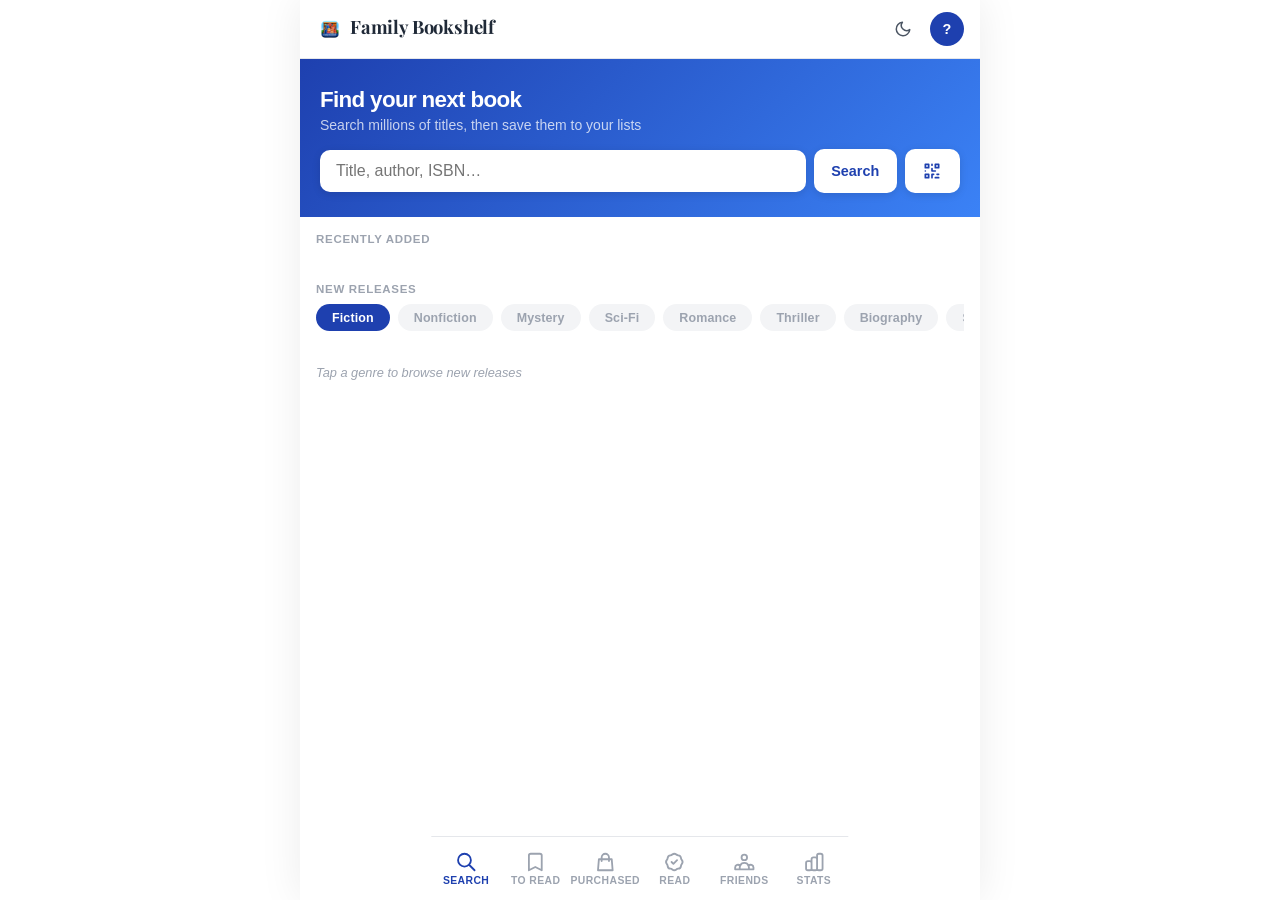
==== commit c52aa578: "Add X clear button to search input Button appears when the field has text, clears input and results " ====
--- a/app.html
+++ b/app.html
@@ -34,8 +34,14 @@
       <h2 class="search-hero-title">Find your next book</h2>
       <p class="search-hero-sub">Search millions of titles, then save them to your lists</p>
       <div class="search-bar">
-        <input type="search" id="search-input" placeholder="Title, author, ISBN…" autocomplete="off"
-          onkeydown="if(event.key==='Enter') doSearch()">
+        <div class="search-input-wrap">
+          <input type="search" id="search-input" placeholder="Title, author, ISBN…" autocomplete="off"
+            onkeydown="if(event.key==='Enter') doSearch()"
+            oninput="document.getElementById('search-clear-btn').style.display=this.value?'flex':'none'">
+          <button id="search-clear-btn" class="search-clear-btn" style="display:none" onclick="document.getElementById('search-input').value='';document.getElementById('search-clear-btn').style.display='none';document.getElementById('search-results').innerHTML='';document.getElementById('search-input').focus()" title="Clear">
+            <svg xmlns="http://www.w3.org/2000/svg" fill="none" viewBox="0 0 24 24" stroke="currentColor" width="16" height="16"><path stroke-linecap="round" stroke-linejoin="round" stroke-width="2.5" d="M6 18L18 6M6 6l12 12"/></svg>
+          </button>
+        </div>
         <button onclick="doSearch()">Search</button>
         <button class="scan-btn" onclick="openScanner()" title="Scan barcode">
           <svg xmlns="http://www.w3.org/2000/svg" fill="none" viewBox="0 0 24 24" stroke="currentColor" width="20" height="20"><path stroke-linecap="round" stroke-linejoin="round" stroke-width="2" d="M12 4v1m6 11h2m-6 0h-2v4m0-11v3m0 0h.01M12 12h4.01M16 20h4M4 12v.01M12 4h.01M4 4h4v4H4V4zm12 0h4v4h-4V4zM4 16h4v4H4v-4z"/></svg>
--- a/css/style.css
+++ b/css/style.css
@@ -57,6 +57,8 @@
 [data-theme="dark"] .sort-btn-active { background: #1e3a5f; border-color: #60a5fa; color: #60a5fa; }
 [data-theme="dark"] .search-bar      { background: #1e293b; border-color: #334155; color: #f1f5f9; }
 [data-theme="dark"] .search-bar input { background: #1e293b; border-color: #334155; color: #f1f5f9; }
+[data-theme="dark"] .search-input-wrap input { background: #1e293b; border-color: #334155; color: #f1f5f9; }
+[data-theme="dark"] .search-clear-btn { color: #64748b; }
 [data-theme="dark"] .search-bar input::placeholder { color: #64748b; }
 [data-theme="dark"] .search-bar::placeholder { color: #64748b; }
 [data-theme="dark"] .note-textarea,
@@ -346,6 +348,36 @@
   display: flex;
   gap: 0.5rem;
 }
+.search-input-wrap {
+  flex: 1;
+  position: relative;
+  display: flex;
+  align-items: center;
+}
+.search-input-wrap input {
+  width: 100%;
+  padding: 0.75rem 2.2rem 0.75rem 1rem;
+  border: 1.5px solid var(--gray-200);
+  border-radius: 10px;
+  font-size: 1rem;
+  outline: none;
+  transition: border-color .15s;
+  background: #fff;
+}
+.search-input-wrap input:focus { border-color: var(--blue-light); }
+.search-clear-btn {
+  position: absolute;
+  right: 0.5rem;
+  background: none;
+  border: none;
+  padding: 0.2rem;
+  cursor: pointer;
+  color: var(--gray-400);
+  display: flex;
+  align-items: center;
+  border-radius: 50%;
+}
+.search-clear-btn:hover { color: var(--gray-600); }
 .search-bar input {
   flex: 1;
   padding: 0.75rem 1rem;
